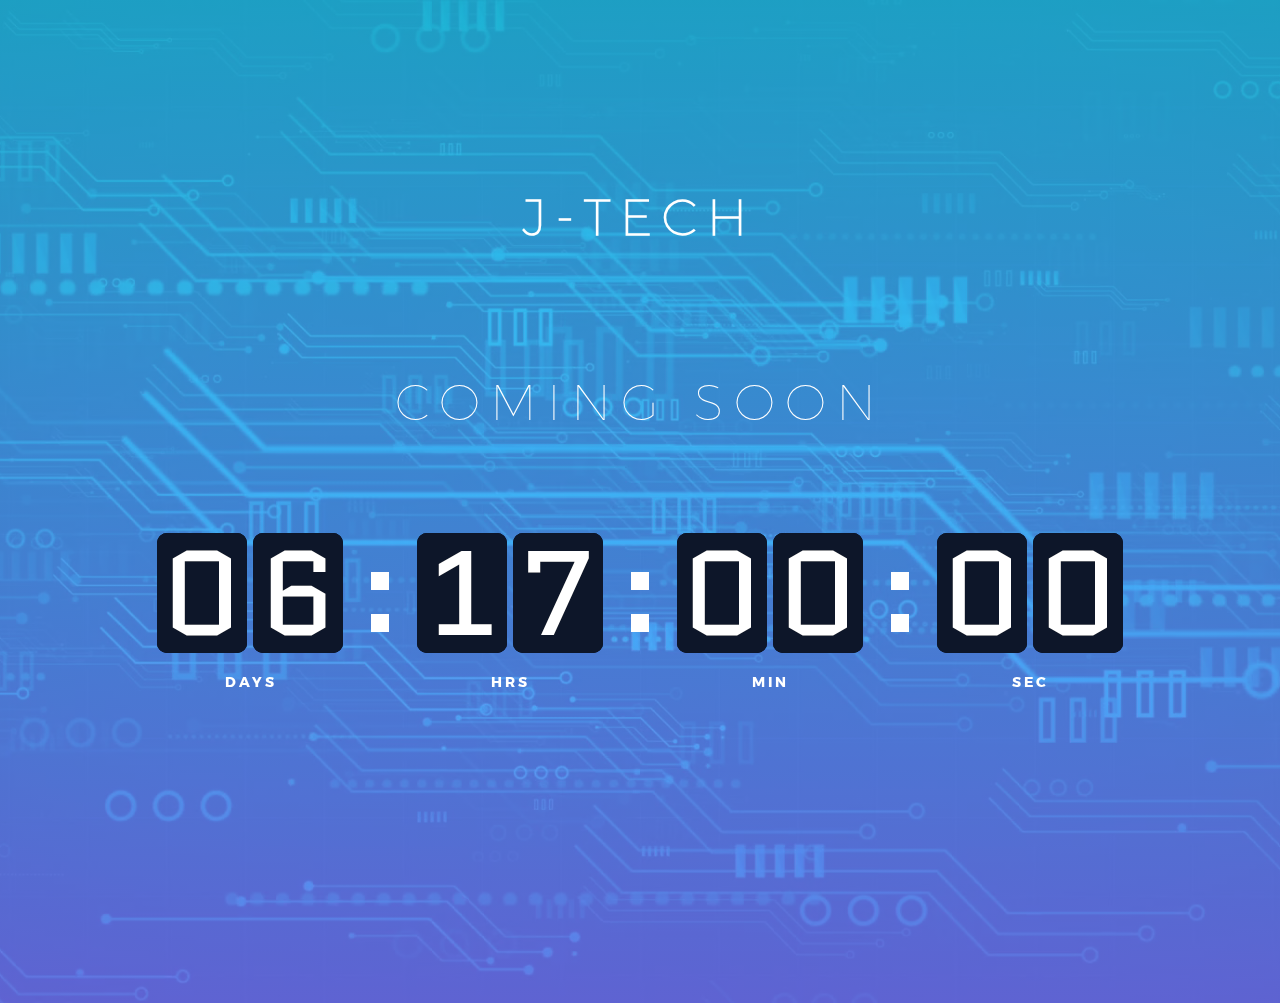
==== index.html @ 8c676081 "Update index.html" ====
<!DOCTYPE html>
<html lang="en">
<head>
	<title>J-Tech</title>
	<meta charset="UTF-8">
	<meta name="viewport" content="width=device-width, initial-scale=1">
<!--===============================================================================================-->
	<link rel="icon" type="image/png" href="images/icons/favicon2.ico"/>
<!--===============================================================================================-->
	<link rel="stylesheet" type="text/css" href="vendor/bootstrap/css/bootstrap.min.css">
<!--===============================================================================================-->
	<link rel="stylesheet" type="text/css" href="fonts/font-awesome-4.7.0/css/font-awesome.min.css">
<!--===============================================================================================-->
	<link rel="stylesheet" type="text/css" href="vendor/animate/animate.css">
<!--===============================================================================================-->
	<link rel="stylesheet" type="text/css" href="vendor/select2/select2.min.css">
<!--===============================================================================================-->
	<link rel="stylesheet" type="text/css" href="vendor/countdowntime/flipclock.css">
<!--===============================================================================================-->
	<link rel="stylesheet" type="text/css" href="css/util.css">
	<link rel="stylesheet" type="text/css" href="css/main.css">
<!--===============================================================================================-->
</head>
<body>


	<div class="bg-img1 size1 overlay1 p-b-35 p-l-15 p-r-15" style="background-image: url('images/bg01.png');">
		<div class="flex-col-c p-t-160 p-b-215 respon1">
			<div class="wrappic1">
					<h3 class="l1-txt1 txt-center p-t-30 p-b-100">
						<b>J-Tech</b>
					</h3>
			</div>

			<h3 class="l1-txt1 txt-center p-t-30 p-b-100">
				Coming Soon
			</h3>

			<div class="cd100"></div>

		</div>

		<!--  -->

	</div>




<!--===============================================================================================-->
	<script src="vendor/jquery/jquery-3.2.1.min.js"></script>
<!--===============================================================================================-->
	<script src="vendor/bootstrap/js/popper.js"></script>
	<script src="vendor/bootstrap/js/bootstrap.min.js"></script>
<!--===============================================================================================-->
	<script src="vendor/select2/select2.min.js"></script>
<!--===============================================================================================-->
	<script src="vendor/countdowntime/flipclock.min.js"></script>
	<script src="vendor/countdowntime/moment.min.js"></script>
	<script src="vendor/countdowntime/moment-timezone.min.js"></script>
	<script src="vendor/countdowntime/moment-timezone-with-data.min.js"></script>
	<script src="vendor/countdowntime/countdowntime.js"></script>
	<script>
		$('.cd100').countdown100({
			/*Set Endtime here*/
			/*Endtime must be > current time*/
			endtimeYear: 2020,
			endtimeMonth: 04,
			endtimeDate: 06,
			endtimeHours: 17,
			endtimeMinutes: 0,
			endtimeSeconds: 0,
			timeZone: ""
			// ex:  timeZone: "America/New_York"
			//go to " http://momentjs.com/timezone/ " to get timezone
		});


	</script>
<!--===============================================================================================-->
	<script src="vendor/tilt/tilt.jquery.min.js"></script>
	<script >
		$('.js-tilt').tilt({
			scale: 1.1
		})
	</script>
<!--===============================================================================================-->
	<script src="js/main.js"></script>

</body>
</html>
---- vendor/countdowntime/flipclock.css ----
/* Get the bourbon mixin from http://bourbon.io */
/* Reset */
.flip-clock-wrapper * {
    -webkit-box-sizing: border-box;
    -moz-box-sizing: border-box;
    -ms-box-sizing: border-box;
    -o-box-sizing: border-box;
    box-sizing: border-box;
    -webkit-backface-visibility: hidden;
    -moz-backface-visibility: hidden;
    -ms-backface-visibility: hidden;
    -o-backface-visibility: hidden;
    backface-visibility: hidden;
}

.flip-clock-wrapper a {
  cursor: pointer;
  text-decoration: none;
  color: #ccc; }

.flip-clock-wrapper a:hover {
  color: #fff; }

.flip-clock-wrapper ul {
  list-style: none; }

.flip-clock-wrapper.clearfix:before,
.flip-clock-wrapper.clearfix:after {
  content: " ";
  display: table; }

.flip-clock-wrapper.clearfix:after {
  clear: both; }

.flip-clock-wrapper.clearfix {
  *zoom: 1; }

/* Main */
.flip-clock-wrapper {
  font: normal 11px "Helvetica Neue", Helvetica, sans-serif;
  -webkit-user-select: none; }

.flip-clock-meridium {
  background: none !important;
  box-shadow: 0 0 0 !important;
  font-size: 36px !important; }

.flip-clock-meridium a { color: #313333; }

.flip-clock-wrapper {
  text-align: center;
  position: relative;
  width: 100%;
  margin: 1em;
}

.flip-clock-wrapper:before,
.flip-clock-wrapper:after {
    content: " "; /* 1 */
    display: table; /* 2 */
}
.flip-clock-wrapper:after {
    clear: both;
}

/* Skeleton */
.flip-clock-wrapper ul {
  position: relative;
  float: left;
  margin: 5px;
  width: 60px;
  height: 90px;
  font-size: 80px;
  font-weight: bold;
  line-height: 87px;
  border-radius: 6px;
  background: #000;
}

.flip-clock-wrapper ul li {
  z-index: 1;
  position: absolute;
  left: 0;
  top: 0;
  width: 100%;
  height: 100%;
  line-height: 87px;
  text-decoration: none !important;
}

.flip-clock-wrapper ul li:first-child {
  z-index: 2; }

.flip-clock-wrapper ul li a {
  display: block;
  height: 100%;
  -webkit-perspective: 200px;
  -moz-perspective: 200px;
  perspective: 200px;
  margin: 0 !important;
  overflow: visible !important;
  cursor: default !important; }

.flip-clock-wrapper ul li a div {
  z-index: 1;
  position: absolute;
  left: 0;
  width: 100%;
  height: 50%;
  font-size: 80px;
  overflow: hidden; 
  outline: 1px solid transparent; }

.flip-clock-wrapper ul li a div .shadow {
  position: absolute;
  width: 100%;
  height: 100%;
  z-index: 2; }

.flip-clock-wrapper ul li a div.up {
  -webkit-transform-origin: 50% 100%;
  -moz-transform-origin: 50% 100%;
  -ms-transform-origin: 50% 100%;
  -o-transform-origin: 50% 100%;
  transform-origin: 50% 100%;
  top: 0; }

.flip-clock-wrapper ul li a div.up:after {
  content: "";
  position: absolute;
  top: 44px;
  left: 0;
  z-index: 5;
  width: 100%;
  height: 3px;
  background-color: #000;
  background-color: rgba(0, 0, 0, 0.4); }

.flip-clock-wrapper ul li a div.down {
  -webkit-transform-origin: 50% 0;
  -moz-transform-origin: 50% 0;
  -ms-transform-origin: 50% 0;
  -o-transform-origin: 50% 0;
  transform-origin: 50% 0;
  bottom: 0;
  border-bottom-left-radius: 6px;
  border-bottom-right-radius: 6px;
}

.flip-clock-wrapper ul li a div div.inn {
  position: absolute;
  left: 0;
  z-index: 1;
  width: 100%;
  height: 200%;
  color: #ccc;
  text-shadow: 0 1px 2px #000;
  text-align: center;
  background-color: #333;
  border-radius: 6px;
  font-size: 70px; }

.flip-clock-wrapper ul li a div.up div.inn {
  top: 0; }

.flip-clock-wrapper ul li a div.down div.inn {
  bottom: 0; }

/* PLAY */
.flip-clock-wrapper ul.play li.flip-clock-before {
  z-index: 3; }

.flip-clock-wrapper .flip {   box-shadow: 0 2px 5px rgba(0, 0, 0, 0.7); }

.flip-clock-wrapper ul.play li.flip-clock-active {
  -webkit-animation: asd 0.5s 0.5s linear both;
  -moz-animation: asd 0.5s 0.5s linear both;
  animation: asd 0.5s 0.5s linear both;
  z-index: 5; }

.flip-clock-divider {
  float: left;
  display: inline-block;
  position: relative;
  width: 20px;
  height: 100px; }

.flip-clock-divider:first-child {
  width: 0; }

.flip-clock-dot {
  display: block;
  background: #323434;
  width: 10px;
  height: 10px;
  position: absolute;
  border-radius: 50%;
  box-shadow: 0 0 5px rgba(0, 0, 0, 0.5);
  left: 5px; }

.flip-clock-divider .flip-clock-label {
  position: absolute;
  top: -1.5em;
  right: -86px;
  color: black;
  text-shadow: none; }

.flip-clock-divider.minutes .flip-clock-label {
  right: -88px; }

.flip-clock-divider.seconds .flip-clock-label {
  right: -91px; }

.flip-clock-dot.top {
  top: 30px; }

.flip-clock-dot.bottom {
  bottom: 30px; }

@-webkit-keyframes asd {
  0% {
    z-index: 2; }

  20% {
    z-index: 4; }

  100% {
    z-index: 4; } }

@-moz-keyframes asd {
  0% {
    z-index: 2; }

  20% {
    z-index: 4; }

  100% {
    z-index: 4; } }

@-o-keyframes asd {
  0% {
    z-index: 2; }

  20% {
    z-index: 4; }

  100% {
    z-index: 4; } }

@keyframes asd {
  0% {
    z-index: 2; }

  20% {
    z-index: 4; }

  100% {
    z-index: 4; } }

.flip-clock-wrapper ul.play li.flip-clock-active .down {
  z-index: 2;
  -webkit-animation: turn 0.5s 0.5s linear both;
  -moz-animation: turn 0.5s 0.5s linear both;
  animation: turn 0.5s 0.5s linear both; }

@-webkit-keyframes turn {
  0% {
    -webkit-transform: rotateX(90deg); }

  100% {
    -webkit-transform: rotateX(0deg); } }

@-moz-keyframes turn {
  0% {
    -moz-transform: rotateX(90deg); }

  100% {
    -moz-transform: rotateX(0deg); } }

@-o-keyframes turn {
  0% {
    -o-transform: rotateX(90deg); }

  100% {
    -o-transform: rotateX(0deg); } }

@keyframes turn {
  0% {
    transform: rotateX(90deg); }

  100% {
    transform: rotateX(0deg); } }

.flip-clock-wrapper ul.play li.flip-clock-before .up {
  z-index: 2;
  -webkit-animation: turn2 0.5s linear both;
  -moz-animation: turn2 0.5s linear both;
  animation: turn2 0.5s linear both; }

@-webkit-keyframes turn2 {
  0% {
    -webkit-transform: rotateX(0deg); }

  100% {
    -webkit-transform: rotateX(-90deg); } }

@-moz-keyframes turn2 {
  0% {
    -moz-transform: rotateX(0deg); }

  100% {
    -moz-transform: rotateX(-90deg); } }

@-o-keyframes turn2 {
  0% {
    -o-transform: rotateX(0deg); }

  100% {
    -o-transform: rotateX(-90deg); } }

@keyframes turn2 {
  0% {
    transform: rotateX(0deg); }

  100% {
    transform: rotateX(-90deg); } }

.flip-clock-wrapper ul li.flip-clock-active {
  z-index: 3; }

/* SHADOW */
.flip-clock-wrapper ul.play li.flip-clock-before .up .shadow {
  background: -moz-linear-gradient(top, rgba(0, 0, 0, 0.1) 0%, black 100%);
  background: -webkit-gradient(linear, left top, left bottom, color-stop(0%, rgba(0, 0, 0, 0.1)), color-stop(100%, black));
  background: linear, top, rgba(0, 0, 0, 0.1) 0%, black 100%;
  background: -o-linear-gradient(top, rgba(0, 0, 0, 0.1) 0%, black 100%);
  background: -ms-linear-gradient(top, rgba(0, 0, 0, 0.1) 0%, black 100%);
  background: linear, to bottom, rgba(0, 0, 0, 0.1) 0%, black 100%;
  -webkit-animation: show 0.5s linear both;
  -moz-animation: show 0.5s linear both;
  animation: show 0.5s linear both; }

.flip-clock-wrapper ul.play li.flip-clock-active .up .shadow {
  background: -moz-linear-gradient(top, rgba(0, 0, 0, 0.1) 0%, black 100%);
  background: -webkit-gradient(linear, left top, left bottom, color-stop(0%, rgba(0, 0, 0, 0.1)), color-stop(100%, black));
  background: linear, top, rgba(0, 0, 0, 0.1) 0%, black 100%;
  background: -o-linear-gradient(top, rgba(0, 0, 0, 0.1) 0%, black 100%);
  background: -ms-linear-gradient(top, rgba(0, 0, 0, 0.1) 0%, black 100%);
  background: linear, to bottom, rgba(0, 0, 0, 0.1) 0%, black 100%;
  -webkit-animation: hide 0.5s 0.3s linear both;
  -moz-animation: hide 0.5s 0.3s linear both;
  animation: hide 0.5s 0.3s linear both; }

/*DOWN*/
.flip-clock-wrapper ul.play li.flip-clock-before .down .shadow {
  background: -moz-linear-gradient(top, black 0%, rgba(0, 0, 0, 0.1) 100%);
  background: -webkit-gradient(linear, left top, left bottom, color-stop(0%, black), color-stop(100%, rgba(0, 0, 0, 0.1)));
  background: linear, top, black 0%, rgba(0, 0, 0, 0.1) 100%;
  background: -o-linear-gradient(top, black 0%, rgba(0, 0, 0, 0.1) 100%);
  background: -ms-linear-gradient(top, black 0%, rgba(0, 0, 0, 0.1) 100%);
  background: linear, to bottom, black 0%, rgba(0, 0, 0, 0.1) 100%;
  -webkit-animation: show 0.5s linear both;
  -moz-animation: show 0.5s linear both;
  animation: show 0.5s linear both; }

.flip-clock-wrapper ul.play li.flip-clock-active .down .shadow {
  background: -moz-linear-gradient(top, black 0%, rgba(0, 0, 0, 0.1) 100%);
  background: -webkit-gradient(linear, left top, left bottom, color-stop(0%, black), color-stop(100%, rgba(0, 0, 0, 0.1)));
  background: linear, top, black 0%, rgba(0, 0, 0, 0.1) 100%;
  background: -o-linear-gradient(top, black 0%, rgba(0, 0, 0, 0.1) 100%);
  background: -ms-linear-gradient(top, black 0%, rgba(0, 0, 0, 0.1) 100%);
  background: linear, to bottom, black 0%, rgba(0, 0, 0, 0.1) 100%;
  -webkit-animation: hide 0.5s 0.3s linear both;
  -moz-animation: hide 0.5s 0.3s linear both;
  animation: hide 0.5s 0.2s linear both; }

@-webkit-keyframes show {
  0% {
    opacity: 0; }

  100% {
    opacity: 1; } }

@-moz-keyframes show {
  0% {
    opacity: 0; }

  100% {
    opacity: 1; } }

@-o-keyframes show {
  0% {
    opacity: 0; }

  100% {
    opacity: 1; } }

@keyframes show {
  0% {
    opacity: 0; }

  100% {
    opacity: 1; } }

@-webkit-keyframes hide {
  0% {
    opacity: 1; }

  100% {
    opacity: 0; } }

@-moz-keyframes hide {
  0% {
    opacity: 1; }

  100% {
    opacity: 0; } }

@-o-keyframes hide {
  0% {
    opacity: 1; }

  100% {
    opacity: 0; } }

@keyframes hide {
  0% {
    opacity: 1; }

  100% {
    opacity: 0; } }
---- css/util.css ----
/*//////////////////////////////////////////////////////////////////
[ REBOOT ]*/
*, *:before, *:after {
	margin: 0px; 
	padding: 0px; 
	-webkit-box-sizing: border-box;
	-moz-box-sizing: border-box;
	box-sizing: border-box;
}

body, html {
	font-family: Arial, sans-serif;
	font-size: 15px;
	color: #666666;

	height: 100%;
	background-color: #fff;
	-webkit-box-sizing: border-box;
	-moz-box-sizing: border-box;
	box-sizing: border-box;
}

/*---------------------------------------------*/
a:focus {outline: none;}
a:hover {text-decoration: none;}

/* ------------------------------------ */
h1,h2,h3,h4,h5,h6,p {margin: 0px;}

ul, li {
	margin: 0px;
	list-style-type: none;
}


/* ------------------------------------ */
input, textarea, label {
	display: block;
	outline: none;
	border: none;
}

/* ------------------------------------ */
button {
	outline: none;
	border: none;
	background: transparent;
	cursor: pointer;
}
button:focus {outline: none;}

iframe {border: none;}


/*//////////////////////////////////////////////////////////////////
[ FONT SIZE ]*/
.fs-1 {font-size: 1px;}
.fs-2 {font-size: 2px;}
.fs-3 {font-size: 3px;}
.fs-4 {font-size: 4px;}
.fs-5 {font-size: 5px;}
.fs-6 {font-size: 6px;}
.fs-7 {font-size: 7px;}
.fs-8 {font-size: 8px;}
.fs-9 {font-size: 9px;}
.fs-10 {font-size: 10px;}
.fs-11 {font-size: 11px;}
.fs-12 {font-size: 12px;}
.fs-13 {font-size: 13px;}
.fs-14 {font-size: 14px;}
.fs-15 {font-size: 15px;}
.fs-16 {font-size: 16px;}
.fs-17 {font-size: 17px;}
.fs-18 {font-size: 18px;}
.fs-19 {font-size: 19px;}
.fs-20 {font-size: 20px;}
.fs-21 {font-size: 21px;}
.fs-22 {font-size: 22px;}
.fs-23 {font-size: 23px;}
.fs-24 {font-size: 24px;}
.fs-25 {font-size: 25px;}
.fs-26 {font-size: 26px;}
.fs-27 {font-size: 27px;}
.fs-28 {font-size: 28px;}
.fs-29 {font-size: 29px;}
.fs-30 {font-size: 30px;}
.fs-31 {font-size: 31px;}
.fs-32 {font-size: 32px;}
.fs-33 {font-size: 33px;}
.fs-34 {font-size: 34px;}
.fs-35 {font-size: 35px;}
.fs-36 {font-size: 36px;}
.fs-37 {font-size: 37px;}
.fs-38 {font-size: 38px;}
.fs-39 {font-size: 39px;}
.fs-40 {font-size: 40px;}
.fs-41 {font-size: 41px;}
.fs-42 {font-size: 42px;}
.fs-43 {font-size: 43px;}
.fs-44 {font-size: 44px;}
.fs-45 {font-size: 45px;}
.fs-46 {font-size: 46px;}
.fs-47 {font-size: 47px;}
.fs-48 {font-size: 48px;}
.fs-49 {font-size: 49px;}
.fs-50 {font-size: 50px;}
.fs-51 {font-size: 51px;}
.fs-52 {font-size: 52px;}
.fs-53 {font-size: 53px;}
.fs-54 {font-size: 54px;}
.fs-55 {font-size: 55px;}
.fs-56 {font-size: 56px;}
.fs-57 {font-size: 57px;}
.fs-58 {font-size: 58px;}
.fs-59 {font-size: 59px;}
.fs-60 {font-size: 60px;}
.fs-61 {font-size: 61px;}
.fs-62 {font-size: 62px;}
.fs-63 {font-size: 63px;}
.fs-64 {font-size: 64px;}
.fs-65 {font-size: 65px;}
.fs-66 {font-size: 66px;}
.fs-67 {font-size: 67px;}
.fs-68 {font-size: 68px;}
.fs-69 {font-size: 69px;}
.fs-70 {font-size: 70px;}
.fs-71 {font-size: 71px;}
.fs-72 {font-size: 72px;}
.fs-73 {font-size: 73px;}
.fs-74 {font-size: 74px;}
.fs-75 {font-size: 75px;}
.fs-76 {font-size: 76px;}
.fs-77 {font-size: 77px;}
.fs-78 {font-size: 78px;}
.fs-79 {font-size: 79px;}
.fs-80 {font-size: 80px;}
.fs-81 {font-size: 81px;}
.fs-82 {font-size: 82px;}
.fs-83 {font-size: 83px;}
.fs-84 {font-size: 84px;}
.fs-85 {font-size: 85px;}
.fs-86 {font-size: 86px;}
.fs-87 {font-size: 87px;}
.fs-88 {font-size: 88px;}
.fs-89 {font-size: 89px;}
.fs-90 {font-size: 90px;}
.fs-91 {font-size: 91px;}
.fs-92 {font-size: 92px;}
.fs-93 {font-size: 93px;}
.fs-94 {font-size: 94px;}
.fs-95 {font-size: 95px;}
.fs-96 {font-size: 96px;}
.fs-97 {font-size: 97px;}
.fs-98 {font-size: 98px;}
.fs-99 {font-size: 99px;}
.fs-100 {font-size: 100px;}
.fs-101 {font-size: 101px;}
.fs-102 {font-size: 102px;}
.fs-103 {font-size: 103px;}
.fs-104 {font-size: 104px;}
.fs-105 {font-size: 105px;}
.fs-106 {font-size: 106px;}
.fs-107 {font-size: 107px;}
.fs-108 {font-size: 108px;}
.fs-109 {font-size: 109px;}
.fs-110 {font-size: 110px;}
.fs-111 {font-size: 111px;}
.fs-112 {font-size: 112px;}
.fs-113 {font-size: 113px;}
.fs-114 {font-size: 114px;}
.fs-115 {font-size: 115px;}
.fs-116 {font-size: 116px;}
.fs-117 {font-size: 117px;}
.fs-118 {font-size: 118px;}
.fs-119 {font-size: 119px;}
.fs-120 {font-size: 120px;}
.fs-121 {font-size: 121px;}
.fs-122 {font-size: 122px;}
.fs-123 {font-size: 123px;}
.fs-124 {font-size: 124px;}
.fs-125 {font-size: 125px;}
.fs-126 {font-size: 126px;}
.fs-127 {font-size: 127px;}
.fs-128 {font-size: 128px;}
.fs-129 {font-size: 129px;}
.fs-130 {font-size: 130px;}
.fs-131 {font-size: 131px;}
.fs-132 {font-size: 132px;}
.fs-133 {font-size: 133px;}
.fs-134 {font-size: 134px;}
.fs-135 {font-size: 135px;}
.fs-136 {font-size: 136px;}
.fs-137 {font-size: 137px;}
.fs-138 {font-size: 138px;}
.fs-139 {font-size: 139px;}
.fs-140 {font-size: 140px;}
.fs-141 {font-size: 141px;}
.fs-142 {font-size: 142px;}
.fs-143 {font-size: 143px;}
.fs-144 {font-size: 144px;}
.fs-145 {font-size: 145px;}
.fs-146 {font-size: 146px;}
.fs-147 {font-size: 147px;}
.fs-148 {font-size: 148px;}
.fs-149 {font-size: 149px;}
.fs-150 {font-size: 150px;}
.fs-151 {font-size: 151px;}
.fs-152 {font-size: 152px;}
.fs-153 {font-size: 153px;}
.fs-154 {font-size: 154px;}
.fs-155 {font-size: 155px;}
.fs-156 {font-size: 156px;}
.fs-157 {font-size: 157px;}
.fs-158 {font-size: 158px;}
.fs-159 {font-size: 159px;}
.fs-160 {font-size: 160px;}
.fs-161 {font-size: 161px;}
.fs-162 {font-size: 162px;}
.fs-163 {font-size: 163px;}
.fs-164 {font-size: 164px;}
.fs-165 {font-size: 165px;}
.fs-166 {font-size: 166px;}
.fs-167 {font-size: 167px;}
.fs-168 {font-size: 168px;}
.fs-169 {font-size: 169px;}
.fs-170 {font-size: 170px;}
.fs-171 {font-size: 171px;}
.fs-172 {font-size: 172px;}
.fs-173 {font-size: 173px;}
.fs-174 {font-size: 174px;}
.fs-175 {font-size: 175px;}
.fs-176 {font-size: 176px;}
.fs-177 {font-size: 177px;}
.fs-178 {font-size: 178px;}
.fs-179 {font-size: 179px;}
.fs-180 {font-size: 180px;}
.fs-181 {font-size: 181px;}
.fs-182 {font-size: 182px;}
.fs-183 {font-size: 183px;}
.fs-184 {font-size: 184px;}
.fs-185 {font-size: 185px;}
.fs-186 {font-size: 186px;}
.fs-187 {font-size: 187px;}
.fs-188 {font-size: 188px;}
.fs-189 {font-size: 189px;}
.fs-190 {font-size: 190px;}
.fs-191 {font-size: 191px;}
.fs-192 {font-size: 192px;}
.fs-193 {font-size: 193px;}
.fs-194 {font-size: 194px;}
.fs-195 {font-size: 195px;}
.fs-196 {font-size: 196px;}
.fs-197 {font-size: 197px;}
.fs-198 {font-size: 198px;}
.fs-199 {font-size: 199px;}
.fs-200 {font-size: 200px;}

/*//////////////////////////////////////////////////////////////////
[ PADDING ]*/
.p-t-0 {padding-top: 0px;}
.p-t-1 {padding-top: 1px;}
.p-t-2 {padding-top: 2px;}
.p-t-3 {padding-top: 3px;}
.p-t-4 {padding-top: 4px;}
.p-t-5 {padding-top: 5px;}
.p-t-6 {padding-top: 6px;}
.p-t-7 {padding-top: 7px;}
.p-t-8 {padding-top: 8px;}
.p-t-9 {padding-top: 9px;}
.p-t-10 {padding-top: 10px;}
.p-t-11 {padding-top: 11px;}
.p-t-12 {padding-top: 12px;}
.p-t-13 {padding-top: 13px;}
.p-t-14 {padding-top: 14px;}
.p-t-15 {padding-top: 15px;}
.p-t-16 {padding-top: 16px;}
.p-t-17 {padding-top: 17px;}
.p-t-18 {padding-top: 18px;}
.p-t-19 {padding-top: 19px;}
.p-t-20 {padding-top: 20px;}
.p-t-21 {padding-top: 21px;}
.p-t-22 {padding-top: 22px;}
.p-t-23 {padding-top: 23px;}
.p-t-24 {padding-top: 24px;}
.p-t-25 {padding-top: 25px;}
.p-t-26 {padding-top: 26px;}
.p-t-27 {padding-top: 27px;}
.p-t-28 {padding-top: 28px;}
.p-t-29 {padding-top: 29px;}
.p-t-30 {padding-top: 30px;}
.p-t-31 {padding-top: 31px;}
.p-t-32 {padding-top: 32px;}
.p-t-33 {padding-top: 33px;}
.p-t-34 {padding-top: 34px;}
.p-t-35 {padding-top: 35px;}
.p-t-36 {padding-top: 36px;}
.p-t-37 {padding-top: 37px;}
.p-t-38 {padding-top: 38px;}
.p-t-39 {padding-top: 39px;}
.p-t-40 {padding-top: 40px;}
.p-t-41 {padding-top: 41px;}
.p-t-42 {padding-top: 42px;}
.p-t-43 {padding-top: 43px;}
.p-t-44 {padding-top: 44px;}
.p-t-45 {padding-top: 45px;}
.p-t-46 {padding-top: 46px;}
.p-t-47 {padding-top: 47px;}
.p-t-48 {padding-top: 48px;}
.p-t-49 {padding-top: 49px;}
.p-t-50 {padding-top: 50px;}
.p-t-51 {padding-top: 51px;}
.p-t-52 {padding-top: 52px;}
.p-t-53 {padding-top: 53px;}
.p-t-54 {padding-top: 54px;}
.p-t-55 {padding-top: 55px;}
.p-t-56 {padding-top: 56px;}
.p-t-57 {padding-top: 57px;}
.p-t-58 {padding-top: 58px;}
.p-t-59 {padding-top: 59px;}
.p-t-60 {padding-top: 60px;}
.p-t-61 {padding-top: 61px;}
.p-t-62 {padding-top: 62px;}
.p-t-63 {padding-top: 63px;}
.p-t-64 {padding-top: 64px;}
.p-t-65 {padding-top: 65px;}
.p-t-66 {padding-top: 66px;}
.p-t-67 {padding-top: 67px;}
.p-t-68 {padding-top: 68px;}
.p-t-69 {padding-top: 69px;}
.p-t-70 {padding-top: 70px;}
.p-t-71 {padding-top: 71px;}
.p-t-72 {padding-top: 72px;}
.p-t-73 {padding-top: 73px;}
.p-t-74 {padding-top: 74px;}
.p-t-75 {padding-top: 75px;}
.p-t-76 {padding-top: 76px;}
.p-t-77 {padding-top: 77px;}
.p-t-78 {padding-top: 78px;}
.p-t-79 {padding-top: 79px;}
.p-t-80 {padding-top: 80px;}
.p-t-81 {padding-top: 81px;}
.p-t-82 {padding-top: 82px;}
.p-t-83 {padding-top: 83px;}
.p-t-84 {padding-top: 84px;}
.p-t-85 {padding-top: 85px;}
.p-t-86 {padding-top: 86px;}
.p-t-87 {padding-top: 87px;}
.p-t-88 {padding-top: 88px;}
.p-t-89 {padding-top: 89px;}
.p-t-90 {padding-top: 90px;}
.p-t-91 {padding-top: 91px;}
.p-t-92 {padding-top: 92px;}
.p-t-93 {padding-top: 93px;}
.p-t-94 {padding-top: 94px;}
.p-t-95 {padding-top: 95px;}
.p-t-96 {padding-top: 96px;}
.p-t-97 {padding-top: 97px;}
.p-t-98 {padding-top: 98px;}
.p-t-99 {padding-top: 99px;}
.p-t-100 {padding-top: 100px;}
.p-t-101 {padding-top: 101px;}
.p-t-102 {padding-top: 102px;}
.p-t-103 {padding-top: 103px;}
.p-t-104 {padding-top: 104px;}
.p-t-105 {padding-top: 105px;}
.p-t-106 {padding-top: 106px;}
.p-t-107 {padding-top: 107px;}
.p-t-108 {padding-top: 108px;}
.p-t-109 {padding-top: 109px;}
.p-t-110 {padding-top: 110px;}
.p-t-111 {padding-top: 111px;}
.p-t-112 {padding-top: 112px;}
.p-t-113 {padding-top: 113px;}
.p-t-114 {padding-top: 114px;}
.p-t-115 {padding-top: 115px;}
.p-t-116 {padding-top: 116px;}
.p-t-117 {padding-top: 117px;}
.p-t-118 {padding-top: 118px;}
.p-t-119 {padding-top: 119px;}
.p-t-120 {padding-top: 120px;}
.p-t-121 {padding-top: 121px;}
.p-t-122 {padding-top: 122px;}
.p-t-123 {padding-top: 123px;}
.p-t-124 {padding-top: 124px;}
.p-t-125 {padding-top: 125px;}
.p-t-126 {padding-top: 126px;}
.p-t-127 {padding-top: 127px;}
.p-t-128 {padding-top: 128px;}
.p-t-129 {padding-top: 129px;}
.p-t-130 {padding-top: 130px;}
.p-t-131 {padding-top: 131px;}
.p-t-132 {padding-top: 132px;}
.p-t-133 {padding-top: 133px;}
.p-t-134 {padding-top: 134px;}
.p-t-135 {padding-top: 135px;}
.p-t-136 {padding-top: 136px;}
.p-t-137 {padding-top: 137px;}
.p-t-138 {padding-top: 138px;}
.p-t-139 {padding-top: 139px;}
.p-t-140 {padding-top: 140px;}
.p-t-141 {padding-top: 141px;}
.p-t-142 {padding-top: 142px;}
.p-t-143 {padding-top: 143px;}
.p-t-144 {padding-top: 144px;}
.p-t-145 {padding-top: 145px;}
.p-t-146 {padding-top: 146px;}
.p-t-147 {padding-top: 147px;}
.p-t-148 {padding-top: 148px;}
.p-t-149 {padding-top: 149px;}
.p-t-150 {padding-top: 150px;}
.p-t-151 {padding-top: 151px;}
.p-t-152 {padding-top: 152px;}
.p-t-153 {padding-top: 153px;}
.p-t-154 {padding-top: 154px;}
.p-t-155 {padding-top: 155px;}
.p-t-156 {padding-top: 156px;}
.p-t-157 {padding-top: 157px;}
.p-t-158 {padding-top: 158px;}
.p-t-159 {padding-top: 159px;}
.p-t-160 {padding-top: 160px;}
.p-t-161 {padding-top: 161px;}
.p-t-162 {padding-top: 162px;}
.p-t-163 {padding-top: 163px;}
.p-t-164 {padding-top: 164px;}
.p-t-165 {padding-top: 165px;}
.p-t-166 {padding-top: 166px;}
.p-t-167 {padding-top: 167px;}
.p-t-168 {padding-top: 168px;}
.p-t-169 {padding-top: 169px;}
.p-t-170 {padding-top: 170px;}
.p-t-171 {padding-top: 171px;}
.p-t-172 {padding-top: 172px;}
.p-t-173 {padding-top: 173px;}
.p-t-174 {padding-top: 174px;}
.p-t-175 {padding-top: 175px;}
.p-t-176 {padding-top: 176px;}
.p-t-177 {padding-top: 177px;}
.p-t-178 {padding-top: 178px;}
.p-t-179 {padding-top: 179px;}
.p-t-180 {padding-top: 180px;}
.p-t-181 {padding-top: 181px;}
.p-t-182 {padding-top: 182px;}
.p-t-183 {padding-top: 183px;}
.p-t-184 {padding-top: 184px;}
.p-t-185 {padding-top: 185px;}
.p-t-186 {padding-top: 186px;}
.p-t-187 {padding-top: 187px;}
.p-t-188 {padding-top: 188px;}
.p-t-189 {padding-top: 189px;}
.p-t-190 {padding-top: 190px;}
.p-t-191 {padding-top: 191px;}
.p-t-192 {padding-top: 192px;}
.p-t-193 {padding-top: 193px;}
.p-t-194 {padding-top: 194px;}
.p-t-195 {padding-top: 195px;}
.p-t-196 {padding-top: 196px;}
.p-t-197 {padding-top: 197px;}
.p-t-198 {padding-top: 198px;}
.p-t-199 {padding-top: 199px;}
.p-t-200 {padding-top: 200px;}
.p-t-201 {padding-top: 201px;}
.p-t-202 {padding-top: 202px;}
.p-t-203 {padding-top: 203px;}
.p-t-204 {padding-top: 204px;}
.p-t-205 {padding-top: 205px;}
.p-t-206 {padding-top: 206px;}
.p-t-207 {padding-top: 207px;}
.p-t-208 {padding-top: 208px;}
.p-t-209 {padding-top: 209px;}
.p-t-210 {padding-top: 210px;}
.p-t-211 {padding-top: 211px;}
.p-t-212 {padding-top: 212px;}
.p-t-213 {padding-top: 213px;}
.p-t-214 {padding-top: 214px;}
.p-t-215 {padding-top: 215px;}
.p-t-216 {padding-top: 216px;}
.p-t-217 {padding-top: 217px;}
.p-t-218 {padding-top: 218px;}
.p-t-219 {padding-top: 219px;}
.p-t-220 {padding-top: 220px;}
.p-t-221 {padding-top: 221px;}
.p-t-222 {padding-top: 222px;}
.p-t-223 {padding-top: 223px;}
.p-t-224 {padding-top: 224px;}
.p-t-225 {padding-top: 225px;}
.p-t-226 {padding-top: 226px;}
.p-t-227 {padding-top: 227px;}
.p-t-228 {padding-top: 228px;}
.p-t-229 {padding-top: 229px;}
.p-t-230 {padding-top: 230px;}
.p-t-231 {padding-top: 231px;}
.p-t-232 {padding-top: 232px;}
.p-t-233 {padding-top: 233px;}
.p-t-234 {padding-top: 234px;}
.p-t-235 {padding-top: 235px;}
.p-t-236 {padding-top: 236px;}
.p-t-237 {padding-top: 237px;}
.p-t-238 {padding-top: 238px;}
.p-t-239 {padding-top: 239px;}
.p-t-240 {padding-top: 240px;}
.p-t-241 {padding-top: 241px;}
.p-t-242 {padding-top: 242px;}
.p-t-243 {padding-top: 243px;}
.p-t-244 {padding-top: 244px;}
.p-t-245 {padding-top: 245px;}
.p-t-246 {padding-top: 246px;}
.p-t-247 {padding-top: 247px;}
.p-t-248 {padding-top: 248px;}
.p-t-249 {padding-top: 249px;}
.p-t-250 {padding-top: 250px;}
.p-b-0 {padding-bottom: 0px;}
.p-b-1 {padding-bottom: 1px;}
.p-b-2 {padding-bottom: 2px;}
.p-b-3 {padding-bottom: 3px;}
.p-b-4 {padding-bottom: 4px;}
.p-b-5 {padding-bottom: 5px;}
.p-b-6 {padding-bottom: 6px;}
.p-b-7 {padding-bottom: 7px;}
.p-b-8 {padding-bottom: 8px;}
.p-b-9 {padding-bottom: 9px;}
.p-b-10 {padding-bottom: 10px;}
.p-b-11 {padding-bottom: 11px;}
.p-b-12 {padding-bottom: 12px;}
.p-b-13 {padding-bottom: 13px;}
.p-b-14 {padding-bottom: 14px;}
.p-b-15 {padding-bottom: 15px;}
.p-b-16 {padding-bottom: 16px;}
.p-b-17 {padding-bottom: 17px;}
.p-b-18 {padding-bottom: 18px;}
.p-b-19 {padding-bottom: 19px;}
.p-b-20 {padding-bottom: 20px;}
.p-b-21 {padding-bottom: 21px;}
.p-b-22 {padding-bottom: 22px;}
.p-b-23 {padding-bottom: 23px;}
.p-b-24 {padding-bottom: 24px;}
.p-b-25 {padding-bottom: 25px;}
.p-b-26 {padding-bottom: 26px;}
.p-b-27 {padding-bottom: 27px;}
.p-b-28 {padding-bottom: 28px;}
.p-b-29 {padding-bottom: 29px;}
.p-b-30 {padding-bottom: 30px;}
.p-b-31 {padding-bottom: 31px;}
.p-b-32 {padding-bottom: 32px;}
.p-b-33 {padding-bottom: 33px;}
.p-b-34 {padding-bottom: 34px;}
.p-b-35 {padding-bottom: 35px;}
.p-b-36 {padding-bottom: 36px;}
.p-b-37 {padding-bottom: 37px;}
.p-b-38 {padding-bottom: 38px;}
.p-b-39 {padding-bottom: 39px;}
.p-b-40 {padding-bottom: 40px;}
.p-b-41 {padding-bottom: 41px;}
.p-b-42 {padding-bottom: 42px;}
.p-b-43 {padding-bottom: 43px;}
.p-b-44 {padding-bottom: 44px;}
.p-b-45 {padding-bottom: 45px;}
.p-b-46 {padding-bottom: 46px;}
.p-b-47 {padding-bottom: 47px;}
.p-b-48 {padding-bottom: 48px;}
.p-b-49 {padding-bottom: 49px;}
.p-b-50 {padding-bottom: 50px;}
.p-b-51 {padding-bottom: 51px;}
.p-b-52 {padding-bottom: 52px;}
.p-b-53 {padding-bottom: 53px;}
.p-b-54 {padding-bottom: 54px;}
.p-b-55 {padding-bottom: 55px;}
.p-b-56 {padding-bottom: 56px;}
.p-b-57 {padding-bottom: 57px;}
.p-b-58 {padding-bottom: 58px;}
.p-b-59 {padding-bottom: 59px;}
.p-b-60 {padding-bottom: 60px;}
.p-b-61 {padding-bottom: 61px;}
.p-b-62 {padding-bottom: 62px;}
.p-b-63 {padding-bottom: 63px;}
.p-b-64 {padding-bottom: 64px;}
.p-b-65 {padding-bottom: 65px;}
.p-b-66 {padding-bottom: 66px;}
.p-b-67 {padding-bottom: 67px;}
.p-b-68 {padding-bottom: 68px;}
.p-b-69 {padding-bottom: 69px;}
.p-b-70 {padding-bottom: 70px;}
.p-b-71 {padding-bottom: 71px;}
.p-b-72 {padding-bottom: 72px;}
.p-b-73 {padding-bottom: 73px;}
.p-b-74 {padding-bottom: 74px;}
.p-b-75 {padding-bottom: 75px;}
.p-b-76 {padding-bottom: 76px;}
.p-b-77 {padding-bottom: 77px;}
.p-b-78 {padding-bottom: 78px;}
.p-b-79 {padding-bottom: 79px;}
.p-b-80 {padding-bottom: 80px;}
.p-b-81 {padding-bottom: 81px;}
.p-b-82 {padding-bottom: 82px;}
.p-b-83 {padding-bottom: 83px;}
.p-b-84 {padding-bottom: 84px;}
.p-b-85 {padding-bottom: 85px;}
.p-b-86 {padding-bottom: 86px;}
.p-b-87 {padding-bottom: 87px;}
.p-b-88 {padding-bottom: 88px;}
.p-b-89 {padding-bottom: 89px;}
.p-b-90 {padding-bottom: 90px;}
.p-b-91 {padding-bottom: 91px;}
.p-b-92 {padding-bottom: 92px;}
.p-b-93 {padding-bottom: 93px;}
.p-b-94 {padding-bottom: 94px;}
.p-b-95 {padding-bottom: 95px;}
.p-b-96 {padding-bottom: 96px;}
.p-b-97 {padding-bottom: 97px;}
.p-b-98 {padding-bottom: 98px;}
.p-b-99 {padding-bottom: 99px;}
.p-b-100 {padding-bottom: 100px;}
.p-b-101 {padding-bottom: 101px;}
.p-b-102 {padding-bottom: 102px;}
.p-b-103 {padding-bottom: 103px;}
.p-b-104 {padding-bottom: 104px;}
.p-b-105 {padding-bottom: 105px;}
.p-b-106 {padding-bottom: 106px;}
.p-b-107 {padding-bottom: 107px;}
.p-b-108 {padding-bottom: 108px;}
.p-b-109 {padding-bottom: 109px;}
.p-b-110 {padding-bottom: 110px;}
.p-b-111 {padding-bottom: 111px;}
.p-b-112 {padding-bottom: 112px;}
.p-b-113 {padding-bottom: 113px;}
.p-b-114 {padding-bottom: 114px;}
.p-b-115 {padding-bottom: 115px;}
.p-b-116 {padding-bottom: 116px;}
.p-b-117 {padding-bottom: 117px;}
.p-b-118 {padding-bottom: 118px;}
.p-b-119 {padding-bottom: 119px;}
.p-b-120 {padding-bottom: 120px;}
.p-b-121 {padding-bottom: 121px;}
.p-b-122 {padding-bottom: 122px;}
.p-b-123 {padding-bottom: 123px;}
.p-b-124 {padding-bottom: 124px;}
.p-b-125 {padding-bottom: 125px;}
.p-b-126 {padding-bottom: 126px;}
.p-b-127 {padding-bottom: 127px;}
.p-b-128 {padding-bottom: 128px;}
.p-b-129 {padding-bottom: 129px;}
.p-b-130 {padding-bottom: 130px;}
.p-b-131 {padding-bottom: 131px;}
.p-b-132 {padding-bottom: 132px;}
.p-b-133 {padding-bottom: 133px;}
.p-b-134 {padding-bottom: 134px;}
.p-b-135 {padding-bottom: 135px;}
.p-b-136 {padding-bottom: 136px;}
.p-b-137 {padding-bottom: 137px;}
.p-b-138 {padding-bottom: 138px;}
.p-b-139 {padding-bottom: 139px;}
.p-b-140 {padding-bottom: 140px;}
.p-b-141 {padding-bottom: 141px;}
.p-b-142 {padding-bottom: 142px;}
.p-b-143 {padding-bottom: 143px;}
.p-b-144 {padding-bottom: 144px;}
.p-b-145 {padding-bottom: 145px;}
.p-b-146 {padding-bottom: 146px;}
.p-b-147 {padding-bottom: 147px;}
.p-b-148 {padding-bottom: 148px;}
.p-b-149 {padding-bottom: 149px;}
.p-b-150 {padding-bottom: 150px;}
.p-b-151 {padding-bottom: 151px;}
.p-b-152 {padding-bottom: 152px;}
.p-b-153 {padding-bottom: 153px;}
.p-b-154 {padding-bottom: 154px;}
.p-b-155 {padding-bottom: 155px;}
.p-b-156 {padding-bottom: 156px;}
.p-b-157 {padding-bottom: 157px;}
.p-b-158 {padding-bottom: 158px;}
.p-b-159 {padding-bottom: 159px;}
.p-b-160 {padding-bottom: 160px;}
.p-b-161 {padding-bottom: 161px;}
.p-b-162 {padding-bottom: 162px;}
.p-b-163 {padding-bottom: 163px;}
.p-b-164 {padding-bottom: 164px;}
.p-b-165 {padding-bottom: 165px;}
.p-b-166 {padding-bottom: 166px;}
.p-b-167 {padding-bottom: 167px;}
.p-b-168 {padding-bottom: 168px;}
.p-b-169 {padding-bottom: 169px;}
.p-b-170 {padding-bottom: 170px;}
.p-b-171 {padding-bottom: 171px;}
.p-b-172 {padding-bottom: 172px;}
.p-b-173 {padding-bottom: 173px;}
.p-b-174 {padding-bottom: 174px;}
.p-b-175 {padding-bottom: 175px;}
.p-b-176 {padding-bottom: 176px;}
.p-b-177 {padding-bottom: 177px;}
.p-b-178 {padding-bottom: 178px;}
.p-b-179 {padding-bottom: 179px;}
.p-b-180 {padding-bottom: 180px;}
.p-b-181 {padding-bottom: 181px;}
.p-b-182 {padding-bottom: 182px;}
.p-b-183 {padding-bottom: 183px;}
.p-b-184 {padding-bottom: 184px;}
.p-b-185 {padding-bottom: 185px;}
.p-b-186 {padding-bottom: 186px;}
.p-b-187 {padding-bottom: 187px;}
.p-b-188 {padding-bottom: 188px;}
.p-b-189 {padding-bottom: 189px;}
.p-b-190 {padding-bottom: 190px;}
.p-b-191 {padding-bottom: 191px;}
.p-b-192 {padding-bottom: 192px;}
.p-b-193 {padding-bottom: 193px;}
.p-b-194 {padding-bottom: 194px;}
.p-b-195 {padding-bottom: 195px;}
.p-b-196 {padding-bottom: 196px;}
.p-b-197 {padding-bottom: 197px;}
.p-b-198 {padding-bottom: 198px;}
.p-b-199 {padding-bottom: 199px;}
.p-b-200 {padding-bottom: 200px;}
.p-b-201 {padding-bottom: 201px;}
.p-b-202 {padding-bottom: 202px;}
.p-b-203 {padding-bottom: 203px;}
.p-b-204 {padding-bottom: 204px;}
.p-b-205 {padding-bottom: 205px;}
.p-b-206 {padding-bottom: 206px;}
.p-b-207 {padding-bottom: 207px;}
.p-b-208 {padding-bottom: 208px;}
.p-b-209 {padding-bottom: 209px;}
.p-b-210 {padding-bottom: 210px;}
.p-b-211 {padding-bottom: 211px;}
.p-b-212 {padding-bottom: 212px;}
.p-b-213 {padding-bottom: 213px;}
.p-b-214 {padding-bottom: 214px;}
.p-b-215 {padding-bottom: 215px;}
.p-b-216 {padding-bottom: 216px;}
.p-b-217 {padding-bottom: 217px;}
.p-b-218 {padding-bottom: 218px;}
.p-b-219 {padding-bottom: 219px;}
.p-b-220 {padding-bottom: 220px;}
.p-b-221 {padding-bottom: 221px;}
.p-b-222 {padding-bottom: 222px;}
.p-b-223 {padding-bottom: 223px;}
.p-b-224 {padding-bottom: 224px;}
.p-b-225 {padding-bottom: 225px;}
.p-b-226 {padding-bottom: 226px;}
.p-b-227 {padding-bottom: 227px;}
.p-b-228 {padding-bottom: 228px;}
.p-b-229 {padding-bottom: 229px;}
.p-b-230 {padding-bottom: 230px;}
.p-b-231 {padding-bottom: 231px;}
.p-b-232 {padding-bottom: 232px;}
.p-b-233 {padding-bottom: 233px;}
.p-b-234 {padding-bottom: 234px;}
.p-b-235 {padding-bottom: 235px;}
.p-b-236 {padding-bottom: 236px;}
.p-b-237 {padding-bottom: 237px;}
.p-b-238 {padding-bottom: 238px;}
.p-b-239 {padding-bottom: 239px;}
.p-b-240 {padding-bottom: 240px;}
.p-b-241 {padding-bottom: 241px;}
.p-b-242 {padding-bottom: 242px;}
.p-b-243 {padding-bottom: 243px;}
.p-b-244 {padding-bottom: 244px;}
.p-b-245 {padding-bottom: 245px;}
.p-b-246 {padding-bottom: 246px;}
.p-b-247 {padding-bottom: 247px;}
.p-b-248 {padding-bottom: 248px;}
.p-b-249 {padding-bottom: 249px;}
.p-b-250 {padding-bottom: 250px;}
.p-l-0 {padding-left: 0px;}
.p-l-1 {padding-left: 1px;}
.p-l-2 {padding-left: 2px;}
.p-l-3 {padding-left: 3px;}
.p-l-4 {padding-left: 4px;}
.p-l-5 {padding-left: 5px;}
.p-l-6 {padding-left: 6px;}
.p-l-7 {padding-left: 7px;}
.p-l-8 {padding-left: 8px;}
.p-l-9 {padding-left: 9px;}
.p-l-10 {padding-left: 10px;}
.p-l-11 {padding-left: 11px;}
.p-l-12 {padding-left: 12px;}
.p-l-13 {padding-left: 13px;}
.p-l-14 {padding-left: 14px;}
.p-l-15 {padding-left: 15px;}
.p-l-16 {padding-left: 16px;}
.p-l-17 {padding-left: 17px;}
.p-l-18 {padding-left: 18px;}
.p-l-19 {padding-left: 19px;}
.p-l-20 {padding-left: 20px;}
.p-l-21 {padding-left: 21px;}
.p-l-22 {padding-left: 22px;}
.p-l-23 {padding-left: 23px;}
.p-l-24 {padding-left: 24px;}
.p-l-25 {padding-left: 25px;}
.p-l-26 {padding-left: 26px;}
.p-l-27 {padding-left: 27px;}
.p-l-28 {padding-left: 28px;}
.p-l-29 {padding-left: 29px;}
.p-l-30 {padding-left: 30px;}
.p-l-31 {padding-left: 31px;}
.p-l-32 {padding-left: 32px;}
.p-l-33 {padding-left: 33px;}
.p-l-34 {padding-left: 34px;}
.p-l-35 {padding-left: 35px;}
.p-l-36 {padding-left: 36px;}
.p-l-37 {padding-left: 37px;}
.p-l-38 {padding-left: 38px;}
.p-l-39 {padding-left: 39px;}
.p-l-40 {padding-left: 40px;}
.p-l-41 {padding-left: 41px;}
.p-l-42 {padding-left: 42px;}
.p-l-43 {padding-left: 43px;}
.p-l-44 {padding-left: 44px;}
.p-l-45 {padding-left: 45px;}
.p-l-46 {padding-left: 46px;}
.p-l-47 {padding-left: 47px;}
.p-l-48 {padding-left: 48px;}
.p-l-49 {padding-left: 49px;}
.p-l-50 {padding-left: 50px;}
.p-l-51 {padding-left: 51px;}
.p-l-52 {padding-left: 52px;}
.p-l-53 {padding-left: 53px;}
.p-l-54 {padding-left: 54px;}
.p-l-55 {padding-left: 55px;}
.p-l-56 {padding-left: 56px;}
.p-l-57 {padding-left: 57px;}
.p-l-58 {padding-left: 58px;}
.p-l-59 {padding-left: 59px;}
.p-l-60 {padding-left: 60px;}
.p-l-61 {padding-left: 61px;}
.p-l-62 {padding-left: 62px;}
.p-l-63 {padding-left: 63px;}
.p-l-64 {padding-left: 64px;}
.p-l-65 {padding-left: 65px;}
.p-l-66 {padding-left: 66px;}
.p-l-67 {padding-left: 67px;}
.p-l-68 {padding-left: 68px;}
.p-l-69 {padding-left: 69px;}
.p-l-70 {padding-left: 70px;}
.p-l-71 {padding-left: 71px;}
.p-l-72 {padding-left: 72px;}
.p-l-73 {padding-left: 73px;}
.p-l-74 {padding-left: 74px;}
.p-l-75 {padding-left: 75px;}
.p-l-76 {padding-left: 76px;}
.p-l-77 {padding-left: 77px;}
.p-l-78 {padding-left: 78px;}
.p-l-79 {padding-left: 79px;}
.p-l-80 {padding-left: 80px;}
.p-l-81 {padding-left: 81px;}
.p-l-82 {padding-left: 82px;}
.p-l-83 {padding-left: 83px;}
.p-l-84 {padding-left: 84px;}
.p-l-85 {padding-left: 85px;}
.p-l-86 {padding-left: 86px;}
.p-l-87 {padding-left: 87px;}
.p-l-88 {padding-left: 88px;}
.p-l-89 {padding-left: 89px;}
.p-l-90 {padding-left: 90px;}
.p-l-91 {padding-left: 91px;}
.p-l-92 {padding-left: 92px;}
.p-l-93 {padding-left: 93px;}
.p-l-94 {padding-left: 94px;}
.p-l-95 {padding-left: 95px;}
.p-l-96 {padding-left: 96px;}
.p-l-97 {padding-left: 97px;}
.p-l-98 {padding-left: 98px;}
.p-l-99 {padding-left: 99px;}
.p-l-100 {padding-left: 100px;}
.p-l-101 {padding-left: 101px;}
.p-l-102 {padding-left: 102px;}
.p-l-103 {padding-left: 103px;}
.p-l-104 {padding-left: 104px;}
.p-l-105 {padding-left: 105px;}
.p-l-106 {padding-left: 106px;}
.p-l-107 {padding-left: 107px;}
.p-l-108 {padding-left: 108px;}
.p-l-109 {padding-left: 109px;}
.p-l-110 {padding-left: 110px;}
.p-l-111 {padding-left: 111px;}
.p-l-112 {padding-left: 112px;}
.p-l-113 {padding-left: 113px;}
.p-l-114 {padding-left: 114px;}
.p-l-115 {padding-left: 115px;}
.p-l-116 {padding-left: 116px;}
.p-l-117 {padding-left: 117px;}
.p-l-118 {padding-left: 118px;}
.p-l-119 {padding-left: 119px;}
.p-l-120 {padding-left: 120px;}
.p-l-121 {padding-left: 121px;}
.p-l-122 {padding-left: 122px;}
.p-l-123 {padding-left: 123px;}
.p-l-124 {padding-left: 124px;}
.p-l-125 {padding-left: 125px;}
.p-l-126 {padding-left: 126px;}
.p-l-127 {padding-left: 127px;}
.p-l-128 {padding-left: 128px;}
.p-l-129 {padding-left: 129px;}
.p-l-130 {padding-left: 130px;}
.p-l-131 {padding-left: 131px;}
.p-l-132 {padding-left: 132px;}
.p-l-133 {padding-left: 133px;}
.p-l-134 {padding-left: 134px;}
.p-l-135 {padding-left: 135px;}
.p-l-136 {padding-left: 136px;}
.p-l-137 {padding-left: 137px;}
.p-l-138 {padding-left: 138px;}
.p-l-139 {padding-left: 139px;}
.p-l-140 {padding-left: 140px;}
.p-l-141 {padding-left: 141px;}
.p-l-142 {padding-left: 142px;}
.p-l-143 {padding-left: 143px;}
.p-l-144 {padding-left: 144px;}
.p-l-145 {padding-left: 145px;}
.p-l-146 {padding-left: 146px;}
.p-l-147 {padding-left: 147px;}
.p-l-148 {padding-left: 148px;}
.p-l-149 {padding-left: 149px;}
.p-l-150 {padding-left: 150px;}
.p-l-151 {padding-left: 151px;}
.p-l-152 {padding-left: 152px;}
.p-l-153 {padding-left: 153px;}
.p-l-154 {padding-left: 154px;}
.p-l-155 {padding-left: 155px;}
.p-l-156 {padding-left: 156px;}
.p-l-157 {padding-left: 157px;}
.p-l-158 {padding-left: 158px;}
.p-l-159 {padding-left: 159px;}
.p-l-160 {padding-left: 160px;}
.p-l-161 {padding-left: 161px;}
.p-l-162 {padding-left: 162px;}
.p-l-163 {padding-left: 163px;}
.p-l-164 {padding-left: 164px;}
.p-l-165 {padding-left: 165px;}
.p-l-166 {padding-left: 166px;}
.p-l-167 {padding-left: 167px;}
.p-l-168 {padding-left: 168px;}
.p-l-169 {padding-left: 169px;}
.p-l-170 {padding-left: 170px;}
.p-l-171 {padding-left: 171px;}
.p-l-172 {padding-left: 172px;}
.p-l-173 {padding-left: 173px;}
.p-l-174 {padding-left: 174px;}
.p-l-175 {padding-left: 175px;}
.p-l-176 {padding-left: 176px;}
.p-l-177 {padding-left: 177px;}
.p-l-178 {padding-left: 178px;}
.p-l-179 {padding-left: 179px;}
.p-l-180 {padding-left: 180px;}
.p-l-181 {padding-left: 181px;}
.p-l-182 {padding-left: 182px;}
.p-l-183 {padding-left: 183px;}
.p-l-184 {padding-left: 184px;}
.p-l-185 {padding-left: 185px;}
.p-l-186 {padding-left: 186px;}
.p-l-187 {padding-left: 187px;}
.p-l-188 {padding-left: 188px;}
.p-l-189 {padding-left: 189px;}
.p-l-190 {padding-left: 190px;}
.p-l-191 {padding-left: 191px;}
.p-l-192 {padding-left: 192px;}
.p-l-193 {padding-left: 193px;}
.p-l-194 {padding-left: 194px;}
.p-l-195 {padding-left: 195px;}
.p-l-196 {padding-left: 196px;}
.p-l-197 {padding-left: 197px;}
.p-l-198 {padding-left: 198px;}
.p-l-199 {padding-left: 199px;}
.p-l-200 {padding-left: 200px;}
.p-l-201 {padding-left: 201px;}
.p-l-202 {padding-left: 202px;}
.p-l-203 {padding-left: 203px;}
.p-l-204 {padding-left: 204px;}
.p-l-205 {padding-left: 205px;}
.p-l-206 {padding-left: 206px;}
.p-l-207 {padding-left: 207px;}
.p-l-208 {padding-left: 208px;}
.p-l-209 {padding-left: 209px;}
.p-l-210 {padding-left: 210px;}
.p-l-211 {padding-left: 211px;}
.p-l-212 {padding-left: 212px;}
.p-l-213 {padding-left: 213px;}
.p-l-214 {padding-left: 214px;}
.p-l-215 {padding-left: 215px;}
.p-l-216 {padding-left: 216px;}
.p-l-217 {padding-left: 217px;}
.p-l-218 {padding-left: 218px;}
.p-l-219 {padding-left: 219px;}
.p-l-220 {padding-left: 220px;}
.p-l-221 {padding-left: 221px;}
.p-l-222 {padding-left: 222px;}
.p-l-223 {padding-left: 223px;}
.p-l-224 {padding-left: 224px;}
.p-l-225 {padding-left: 225px;}
.p-l-226 {padding-left: 226px;}
.p-l-227 {padding-left: 227px;}
.p-l-228 {padding-left: 228px;}
.p-l-229 {padding-left: 229px;}
.p-l-230 {padding-left: 230px;}
.p-l-231 {padding-left: 231px;}
.p-l-232 {padding-left: 232px;}
.p-l-233 {padding-left: 233px;}
.p-l-234 {padding-left: 234px;}
.p-l-235 {padding-left: 235px;}
.p-l-236 {padding-left: 236px;}
.p-l-237 {padding-left: 237px;}
.p-l-238 {padding-left: 238px;}
.p-l-239 {padding-left: 239px;}
.p-l-240 {padding-left: 240px;}
.p-l-241 {padding-left: 241px;}
.p-l-242 {padding-left: 242px;}
.p-l-243 {padding-left: 243px;}
.p-l-244 {padding-left: 244px;}
.p-l-245 {padding-left: 245px;}
.p-l-246 {padding-left: 246px;}
.p-l-247 {padding-left: 247px;}
.p-l-248 {padding-left: 248px;}
.p-l-249 {padding-left: 249px;}
.p-l-250 {padding-left: 250px;}
.p-r-0 {padding-right: 0px;}
.p-r-1 {padding-right: 1px;}
.p-r-2 {padding-right: 2px;}
.p-r-3 {padding-right: 3px;}
.p-r-4 {padding-right: 4px;}
.p-r-5 {padding-right: 5px;}
.p-r-6 {padding-right: 6px;}
.p-r-7 {padding-right: 7px;}
.p-r-8 {padding-right: 8px;}
.p-r-9 {padding-right: 9px;}
.p-r-10 {padding-right: 10px;}
.p-r-11 {padding-right: 11px;}
.p-r-12 {padding-right: 12px;}
.p-r-13 {padding-right: 13px;}
.p-r-14 {padding-right: 14px;}
.p-r-15 {padding-right: 15px;}
.p-r-16 {padding-right: 16px;}
.p-r-17 {padding-right: 17px;}
.p-r-18 {padding-right: 18px;}
.p-r-19 {padding-right: 19px;}
.p-r-20 {padding-right: 20px;}
.p-r-21 {padding-right: 21px;}
.p-r-22 {padding-right: 22px;}
.p-r-23 {padding-right: 23px;}
.p-r-24 {padding-right: 24px;}
.p-r-25 {padding-right: 25px;}
.p-r-26 {padding-right: 26px;}
.p-r-27 {padding-right: 27px;}
.p-r-28 {padding-right: 28px;}
.p-r-29 {padding-right: 29px;}
.p-r-30 {padding-right: 30px;}
.p-r-31 {padding-right: 31px;}
.p-r-32 {padding-right: 32px;}
.p-r-33 {padding-right: 33px;}
.p-r-34 {padding-right: 34px;}
.p-r-35 {padding-right: 35px;}
.p-r-36 {padding-right: 36px;}
.p-r-37 {padding-right: 37px;}
.p-r-38 {padding-right: 38px;}
.p-r-39 {padding-right: 39px;}
.p-r-40 {padding-right: 40px;}
.p-r-41 {padding-right: 41px;}
.p-r-42 {padding-right: 42px;}
.p-r-43 {padding-right: 43px;}
.p-r-44 {padding-right: 44px;}
.p-r-45 {padding-right: 45px;}
.p-r-46 {padding-right: 46px;}
.p-r-47 {padding-right: 47px;}
.p-r-48 {padding-right: 48px;}
.p-r-49 {padding-right: 49px;}
.p-r-50 {padding-right: 50px;}
.p-r-51 {padding-right: 51px;}
.p-r-52 {padding-right: 52px;}
.p-r-53 {padding-right: 53px;}
.p-r-54 {padding-right: 54px;}
.p-r-55 {padding-right: 55px;}
.p-r-56 {padding-right: 56px;}
.p-r-57 {padding-right: 57px;}
.p-r-58 {padding-right: 58px;}
.p-r-59 {padding-right: 59px;}
.p-r-60 {padding-right: 60px;}
.p-r-61 {padding-right: 61px;}
.p-r-62 {padding-right: 62px;}
.p-r-63 {padding-right: 63px;}
.p-r-64 {padding-right: 64px;}
.p-r-65 {padding-right: 65px;}
.p-r-66 {padding-right: 66px;}
.p-r-67 {padding-right: 67px;}
.p-r-68 {padding-right: 68px;}
.p-r-69 {padding-right: 69px;}
.p-r-70 {padding-right: 70px;}
.p-r-71 {padding-right: 71px;}
.p-r-72 {padding-right: 72px;}
.p-r-73 {padding-right: 73px;}
.p-r-74 {padding-right: 74px;}
.p-r-75 {padding-right: 75px;}
.p-r-76 {padding-right: 76px;}
.p-r-77 {padding-right: 77px;}
.p-r-78 {padding-right: 78px;}
.p-r-79 {padding-right: 79px;}
.p-r-80 {padding-right: 80px;}
.p-r-81 {padding-right: 81px;}
.p-r-82 {padding-right: 82px;}
.p-r-83 {padding-right: 83px;}
.p-r-84 {padding-right: 84px;}
.p-r-85 {padding-right: 85px;}
.p-r-86 {padding-right: 86px;}
.p-r-87 {padding-right: 87px;}
.p-r-88 {padding-right: 88px;}
.p-r-89 {padding-right: 89px;}
.p-r-90 {padding-right: 90px;}
.p-r-91 {padding-right: 91px;}
.p-r-92 {padding-right: 92px;}
.p-r-93 {padding-right: 93px;}
.p-r-94 {padding-right: 94px;}
.p-r-95 {padding-right: 95px;}
.p-r-96 {padding-right: 96px;}
.p-r-97 {padding-right: 97px;}
.p-r-98 {padding-right: 98px;}
.p-r-99 {padding-right: 99px;}
.p-r-100 {padding-right: 100px;}
.p-r-101 {padding-right: 101px;}
.p-r-102 {padding-right: 102px;}
.p-r-103 {padding-right: 103px;}
.p-r-104 {padding-right: 104px;}
.p-r-105 {padding-right: 105px;}
.p-r-106 {padding-right: 106px;}
.p-r-107 {padding-right: 107px;}
.p-r-108 {padding-right: 108px;}
.p-r-109 {padding-right: 109px;}
.p-r-110 {padding-right: 110px;}
.p-r-111 {padding-right: 111px;}
.p-r-112 {padding-right: 112px;}
.p-r-113 {padding-right: 113px;}
.p-r-114 {padding-right: 114px;}
.p-r-115 {padding-right: 115px;}
.p-r-116 {padding-right: 116px;}
.p-r-117 {padding-right: 117px;}
.p-r-118 {padding-right: 118px;}
.p-r-119 {padding-right: 119px;}
.p-r-120 {padding-right: 120px;}
.p-r-121 {padding-right: 121px;}
.p-r-122 {padding-right: 122px;}
.p-r-123 {padding-right: 123px;}
.p-r-124 {padding-right: 124px;}
.p-r-125 {padding-right: 125px;}
.p-r-126 {padding-right: 126px;}
.p-r-127 {padding-right: 127px;}
.p-r-128 {padding-right: 128px;}
.p-r-129 {padding-right: 129px;}
.p-r-130 {padding-right: 130px;}
.p-r-131 {padding-right: 131px;}
.p-r-132 {padding-right: 132px;}
.p-r-133 {padding-right: 133px;}
.p-r-134 {padding-right: 134px;}
.p-r-135 {padding-right: 135px;}
.p-r-136 {padding-right: 136px;}
.p-r-137 {padding-right: 137px;}
.p-r-138 {padding-right: 138px;}
.p-r-139 {padding-right: 139px;}
.p-r-140 {padding-right: 140px;}
.p-r-141 {padding-right: 141px;}
.p-r-142 {padding-right: 142px;}
.p-r-143 {padding-right: 143px;}
.p-r-144 {padding-right: 144px;}
.p-r-145 {padding-right: 145px;}
.p-r-146 {padding-right: 146px;}
.p-r-147 {padding-right: 147px;}
.p-r-148 {padding-right: 148px;}
.p-r-149 {padding-right: 149px;}
.p-r-150 {padding-right: 150px;}
.p-r-151 {padding-right: 151px;}
.p-r-152 {padding-right: 152px;}
.p-r-153 {padding-right: 153px;}
.p-r-154 {padding-right: 154px;}
.p-r-155 {padding-right: 155px;}
.p-r-156 {padding-right: 156px;}
.p-r-157 {padding-right: 157px;}
.p-r-158 {padding-right: 158px;}
.p-r-159 {padding-right: 159px;}
.p-r-160 {padding-right: 160px;}
.p-r-161 {padding-right: 161px;}
.p-r-162 {padding-right: 162px;}
.p-r-163 {padding-right: 163px;}
.p-r-164 {padding-right: 164px;}
.p-r-165 {padding-right: 165px;}
.p-r-166 {padding-right: 166px;}
.p-r-167 {padding-right: 167px;}
.p-r-168 {padding-right: 168px;}
.p-r-169 {padding-right: 169px;}
.p-r-170 {padding-right: 170px;}
.p-r-171 {padding-right: 171px;}
.p-r-172 {padding-right: 172px;}
.p-r-173 {padding-right: 173px;}
.p-r-174 {padding-right: 174px;}
.p-r-175 {padding-right: 175px;}
.p-r-176 {padding-right: 176px;}
.p-r-177 {padding-right: 177px;}
.p-r-178 {padding-right: 178px;}
.p-r-179 {padding-right: 179px;}
.p-r-180 {padding-right: 180px;}
.p-r-181 {padding-right: 181px;}
.p-r-182 {padding-right: 182px;}
.p-r-183 {padding-right: 183px;}
.p-r-184 {padding-right: 184px;}
.p-r-185 {padding-right: 185px;}
.p-r-186 {padding-right: 186px;}
.p-r-187 {padding-right: 187px;}
.p-r-188 {padding-right: 188px;}
.p-r-189 {padding-right: 189px;}
.p-r-190 {padding-right: 190px;}
.p-r-191 {padding-right: 191px;}
.p-r-192 {padding-right: 192px;}
.p-r-193 {padding-right: 193px;}
.p-r-194 {padding-right: 194px;}
.p-r-195 {padding-right: 195px;}
.p-r-196 {padding-right: 196px;}
.p-r-197 {padding-right: 197px;}
.p-r-198 {padding-right: 198px;}
.p-r-199 {padding-right: 199px;}
.p-r-200 {padding-right: 200px;}
.p-r-201 {padding-right: 201px;}
.p-r-202 {padding-right: 202px;}
.p-r-203 {padding-right: 203px;}
.p-r-204 {padding-right: 204px;}
.p-r-205 {padding-right: 205px;}
.p-r-206 {padding-right: 206px;}
.p-r-207 {padding-right: 207px;}
.p-r-208 {padding-right: 208px;}
.p-r-209 {padding-right: 209px;}
.p-r-210 {padding-right: 210px;}
.p-r-211 {padding-right: 211px;}
.p-r-212 {padding-right: 212px;}
.p-r-213 {padding-right: 213px;}
.p-r-214 {padding-right: 214px;}
.p-r-215 {padding-right: 215px;}
.p-r-216 {padding-right: 216px;}
.p-r-217 {padding-right: 217px;}
.p-r-218 {padding-right: 218px;}
.p-r-219 {padding-right: 219px;}
.p-r-220 {padding-right: 220px;}
.p-r-221 {padding-right: 221px;}
.p-r-222 {padding-right: 222px;}
.p-r-223 {padding-right: 223px;}
.p-r-224 {padding-right: 224px;}
.p-r-225 {padding-right: 225px;}
.p-r-226 {padding-right: 226px;}
.p-r-227 {padding-right: 227px;}
.p-r-228 {padding-right: 228px;}
.p-r-229 {padding-right: 229px;}
.p-r-230 {padding-right: 230px;}
.p-r-231 {padding-right: 231px;}
.p-r-232 {padding-right: 232px;}
.p-r-233 {padding-right: 233px;}
.p-r-234 {padding-right: 234px;}
.p-r-235 {padding-right: 235px;}
.p-r-236 {padding-right: 236px;}
.p-r-237 {padding-right: 237px;}
.p-r-238 {padding-right: 238px;}
.p-r-239 {padding-right: 239px;}
.p-r-240 {padding-right: 240px;}
.p-r-241 {padding-right: 241px;}
.p-r-242 {padding-right: 242px;}
.p-r-243 {padding-right: 243px;}
.p-r-244 {padding-right: 244px;}
.p-r-245 {padding-right: 245px;}
.p-r-246 {padding-right: 246px;}
.p-r-247 {padding-right: 247px;}
.p-r-248 {padding-right: 248px;}
.p-r-249 {padding-right: 249px;}
.p-r-250 {padding-right: 250px;}

/*//////////////////////////////////////////////////////////////////
[ MARGIN ]*/
.m-t-0 {margin-top: 0px;}
.m-t-1 {margin-top: 1px;}
.m-t-2 {margin-top: 2px;}
.m-t-3 {margin-top: 3px;}
.m-t-4 {margin-top: 4px;}
.m-t-5 {margin-top: 5px;}
.m-t-6 {margin-top: 6px;}
.m-t-7 {margin-top: 7px;}
.m-t-8 {margin-top: 8px;}
.m-t-9 {margin-top: 9px;}
.m-t-10 {margin-top: 10px;}
.m-t-11 {margin-top: 11px;}
.m-t-12 {margin-top: 12px;}
.m-t-13 {margin-top: 13px;}
.m-t-14 {margin-top: 14px;}
.m-t-15 {margin-top: 15px;}
.m-t-16 {margin-top: 16px;}
.m-t-17 {margin-top: 17px;}
.m-t-18 {margin-top: 18px;}
.m-t-19 {margin-top: 19px;}
.m-t-20 {margin-top: 20px;}
.m-t-21 {margin-top: 21px;}
.m-t-22 {margin-top: 22px;}
.m-t-23 {margin-top: 23px;}
.m-t-24 {margin-top: 24px;}
.m-t-25 {margin-top: 25px;}
.m-t-26 {margin-top: 26px;}
.m-t-27 {margin-top: 27px;}
.m-t-28 {margin-top: 28px;}
.m-t-29 {margin-top: 29px;}
.m-t-30 {margin-top: 30px;}
.m-t-31 {margin-top: 31px;}
.m-t-32 {margin-top: 32px;}
.m-t-33 {margin-top: 33px;}
.m-t-34 {margin-top: 34px;}
.m-t-35 {margin-top: 35px;}
.m-t-36 {margin-top: 36px;}
.m-t-37 {margin-top: 37px;}
.m-t-38 {margin-top: 38px;}
.m-t-39 {margin-top: 39px;}
.m-t-40 {margin-top: 40px;}
.m-t-41 {margin-top: 41px;}
.m-t-42 {margin-top: 42px;}
.m-t-43 {margin-top: 43px;}
.m-t-44 {margin-top: 44px;}
.m-t-45 {margin-top: 45px;}
.m-t-46 {margin-top: 46px;}
.m-t-47 {margin-top: 47px;}
.m-t-48 {margin-top: 48px;}
.m-t-49 {margin-top: 49px;}
.m-t-50 {margin-top: 50px;}
.m-t-51 {margin-top: 51px;}
.m-t-52 {margin-top: 52px;}
.m-t-53 {margin-top: 53px;}
.m-t-54 {margin-top: 54px;}
.m-t-55 {margin-top: 55px;}
.m-t-56 {margin-top: 56px;}
.m-t-57 {margin-top: 57px;}
.m-t-58 {margin-top: 58px;}
.m-t-59 {margin-top: 59px;}
.m-t-60 {margin-top: 60px;}
.m-t-61 {margin-top: 61px;}
.m-t-62 {margin-top: 62px;}
.m-t-63 {margin-top: 63px;}
.m-t-64 {margin-top: 64px;}
.m-t-65 {margin-top: 65px;}
.m-t-66 {margin-top: 66px;}
.m-t-67 {margin-top: 67px;}
.m-t-68 {margin-top: 68px;}
.m-t-69 {margin-top: 69px;}
.m-t-70 {margin-top: 70px;}
.m-t-71 {margin-top: 71px;}
.m-t-72 {margin-top: 72px;}
.m-t-73 {margin-top: 73px;}
.m-t-74 {margin-top: 74px;}
.m-t-75 {margin-top: 75px;}
.m-t-76 {margin-top: 76px;}
.m-t-77 {margin-top: 77px;}
.m-t-78 {margin-top: 78px;}
.m-t-79 {margin-top: 79px;}
.m-t-80 {margin-top: 80px;}
.m-t-81 {margin-top: 81px;}
.m-t-82 {margin-top: 82px;}
.m-t-83 {margin-top: 83px;}
.m-t-84 {margin-top: 84px;}
.m-t-85 {margin-top: 85px;}
.m-t-86 {margin-top: 86px;}
.m-t-87 {margin-top: 87px;}
.m-t-88 {margin-top: 88px;}
.m-t-89 {margin-top: 89px;}
.m-t-90 {margin-top: 90px;}
.m-t-91 {margin-top: 91px;}
.m-t-92 {margin-top: 92px;}
.m-t-93 {margin-top: 93px;}
.m-t-94 {margin-top: 94px;}
.m-t-95 {margin-top: 95px;}
.m-t-96 {margin-top: 96px;}
.m-t-97 {margin-top: 97px;}
.m-t-98 {margin-top: 98px;}
.m-t-99 {margin-top: 99px;}
.m-t-100 {margin-top: 100px;}
.m-t-101 {margin-top: 101px;}
.m-t-102 {margin-top: 102px;}
.m-t-103 {margin-top: 103px;}
.m-t-104 {margin-top: 104px;}
.m-t-105 {margin-top: 105px;}
.m-t-106 {margin-top: 106px;}
.m-t-107 {margin-top: 107px;}
.m-t-108 {margin-top: 108px;}
.m-t-109 {margin-top: 109px;}
.m-t-110 {margin-top: 110px;}
.m-t-111 {margin-top: 111px;}
.m-t-112 {margin-top: 112px;}
.m-t-113 {margin-top: 113px;}
.m-t-114 {margin-top: 114px;}
.m-t-115 {margin-top: 115px;}
.m-t-116 {margin-top: 116px;}
.m-t-117 {margin-top: 117px;}
.m-t-118 {margin-top: 118px;}
.m-t-119 {margin-top: 119px;}
.m-t-120 {margin-top: 120px;}
.m-t-121 {margin-top: 121px;}
.m-t-122 {margin-top: 122px;}
.m-t-123 {margin-top: 123px;}
.m-t-124 {margin-top: 124px;}
.m-t-125 {margin-top: 125px;}
.m-t-126 {margin-top: 126px;}
.m-t-127 {margin-top: 127px;}
.m-t-128 {margin-top: 128px;}
.m-t-129 {margin-top: 129px;}
.m-t-130 {margin-top: 130px;}
.m-t-131 {margin-top: 131px;}
.m-t-132 {margin-top: 132px;}
.m-t-133 {margin-top: 133px;}
.m-t-134 {margin-top: 134px;}
.m-t-135 {margin-top: 135px;}
.m-t-136 {margin-top: 136px;}
.m-t-137 {margin-top: 137px;}
.m-t-138 {margin-top: 138px;}
.m-t-139 {margin-top: 139px;}
.m-t-140 {margin-top: 140px;}
.m-t-141 {margin-top: 141px;}
.m-t-142 {margin-top: 142px;}
.m-t-143 {margin-top: 143px;}
.m-t-144 {margin-top: 144px;}
.m-t-145 {margin-top: 145px;}
.m-t-146 {margin-top: 146px;}
.m-t-147 {margin-top: 147px;}
.m-t-148 {margin-top: 148px;}
.m-t-149 {margin-top: 149px;}
.m-t-150 {margin-top: 150px;}
.m-t-151 {margin-top: 151px;}
.m-t-152 {margin-top: 152px;}
.m-t-153 {margin-top: 153px;}
.m-t-154 {margin-top: 154px;}
.m-t-155 {margin-top: 155px;}
.m-t-156 {margin-top: 156px;}
.m-t-157 {margin-top: 157px;}
.m-t-158 {margin-top: 158px;}
.m-t-159 {margin-top: 159px;}
.m-t-160 {margin-top: 160px;}
.m-t-161 {margin-top: 161px;}
.m-t-162 {margin-top: 162px;}
.m-t-163 {margin-top: 163px;}
.m-t-164 {margin-top: 164px;}
.m-t-165 {margin-top: 165px;}
.m-t-166 {margin-top: 166px;}
.m-t-167 {margin-top: 167px;}
.m-t-168 {margin-top: 168px;}
.m-t-169 {margin-top: 169px;}
.m-t-170 {margin-top: 170px;}
.m-t-171 {margin-top: 171px;}
.m-t-172 {margin-top: 172px;}
.m-t-173 {margin-top: 173px;}
.m-t-174 {margin-top: 174px;}
.m-t-175 {margin-top: 175px;}
.m-t-176 {margin-top: 176px;}
.m-t-177 {margin-top: 177px;}
.m-t-178 {margin-top: 178px;}
.m-t-179 {margin-top: 179px;}
.m-t-180 {margin-top: 180px;}
.m-t-181 {margin-top: 181px;}
.m-t-182 {margin-top: 182px;}
.m-t-183 {margin-top: 183px;}
.m-t-184 {margin-top: 184px;}
.m-t-185 {margin-top: 185px;}
.m-t-186 {margin-top: 186px;}
.m-t-187 {margin-top: 187px;}
.m-t-188 {margin-top: 188px;}
.m-t-189 {margin-top: 189px;}
.m-t-190 {margin-top: 190px;}
.m-t-191 {margin-top: 191px;}
.m-t-192 {margin-top: 192px;}
.m-t-193 {margin-top: 193px;}
.m-t-194 {margin-top: 194px;}
.m-t-195 {margin-top: 195px;}
.m-t-196 {margin-top: 196px;}
.m-t-197 {margin-top: 197px;}
.m-t-198 {margin-top: 198px;}
.m-t-199 {margin-top: 199px;}
.m-t-200 {margin-top: 200px;}
.m-t-201 {margin-top: 201px;}
.m-t-202 {margin-top: 202px;}
.m-t-203 {margin-top: 203px;}
.m-t-204 {margin-top: 204px;}
.m-t-205 {margin-top: 205px;}
.m-t-206 {margin-top: 206px;}
.m-t-207 {margin-top: 207px;}
.m-t-208 {margin-top: 208px;}
.m-t-209 {margin-top: 209px;}
.m-t-210 {margin-top: 210px;}
.m-t-211 {margin-top: 211px;}
.m-t-212 {margin-top: 212px;}
.m-t-213 {margin-top: 213px;}
.m-t-214 {margin-top: 214px;}
.m-t-215 {margin-top: 215px;}
.m-t-216 {margin-top: 216px;}
.m-t-217 {margin-top: 217px;}
.m-t-218 {margin-top: 218px;}
.m-t-219 {margin-top: 219px;}
.m-t-220 {margin-top: 220px;}
.m-t-221 {margin-top: 221px;}
.m-t-222 {margin-top: 222px;}
.m-t-223 {margin-top: 223px;}
.m-t-224 {margin-top: 224px;}
.m-t-225 {margin-top: 225px;}
.m-t-226 {margin-top: 226px;}
.m-t-227 {margin-top: 227px;}
.m-t-228 {margin-top: 228px;}
.m-t-229 {margin-top: 229px;}
.m-t-230 {margin-top: 230px;}
.m-t-231 {margin-top: 231px;}
.m-t-232 {margin-top: 232px;}
.m-t-233 {margin-top: 233px;}
.m-t-234 {margin-top: 234px;}
.m-t-235 {margin-top: 235px;}
.m-t-236 {margin-top: 236px;}
.m-t-237 {margin-top: 237px;}
.m-t-238 {margin-top: 238px;}
.m-t-239 {margin-top: 239px;}
.m-t-240 {margin-top: 240px;}
.m-t-241 {margin-top: 241px;}
.m-t-242 {margin-top: 242px;}
.m-t-243 {margin-top: 243px;}
.m-t-244 {margin-top: 244px;}
.m-t-245 {margin-top: 245px;}
.m-t-246 {margin-top: 246px;}
.m-t-247 {margin-top: 247px;}
.m-t-248 {margin-top: 248px;}
.m-t-249 {margin-top: 249px;}
.m-t-250 {margin-top: 250px;}
.m-b-0 {margin-bottom: 0px;}
.m-b-1 {margin-bottom: 1px;}
.m-b-2 {margin-bottom: 2px;}
.m-b-3 {margin-bottom: 3px;}
.m-b-4 {margin-bottom: 4px;}
.m-b-5 {margin-bottom: 5px;}
.m-b-6 {margin-bottom: 6px;}
.m-b-7 {margin-bottom: 7px;}
.m-b-8 {margin-bottom: 8px;}
.m-b-9 {margin-bottom: 9px;}
.m-b-10 {margin-bottom: 10px;}
.m-b-11 {margin-bottom: 11px;}
.m-b-12 {margin-bottom: 12px;}
.m-b-13 {margin-bottom: 13px;}
.m-b-14 {margin-bottom: 14px;}
.m-b-15 {margin-bottom: 15px;}
.m-b-16 {margin-bottom: 16px;}
.m-b-17 {margin-bottom: 17px;}
.m-b-18 {margin-bottom: 18px;}
.m-b-19 {margin-bottom: 19px;}
.m-b-20 {margin-bottom: 20px;}
.m-b-21 {margin-bottom: 21px;}
.m-b-22 {margin-bottom: 22px;}
.m-b-23 {margin-bottom: 23px;}
.m-b-24 {margin-bottom: 24px;}
.m-b-25 {margin-bottom: 25px;}
.m-b-26 {margin-bottom: 26px;}
.m-b-27 {margin-bottom: 27px;}
.m-b-28 {margin-bottom: 28px;}
.m-b-29 {margin-bottom: 29px;}
.m-b-30 {margin-bottom: 30px;}
.m-b-31 {margin-bottom: 31px;}
.m-b-32 {margin-bottom: 32px;}
.m-b-33 {margin-bottom: 33px;}
.m-b-34 {margin-bottom: 34px;}
.m-b-35 {margin-bottom: 35px;}
.m-b-36 {margin-bottom: 36px;}
.m-b-37 {margin-bottom: 37px;}
.m-b-38 {margin-bottom: 38px;}
.m-b-39 {margin-bottom: 39px;}
.m-b-40 {margin-bottom: 40px;}
.m-b-41 {margin-bottom: 41px;}
.m-b-42 {margin-bottom: 42px;}
.m-b-43 {margin-bottom: 43px;}
.m-b-44 {margin-bottom: 44px;}
.m-b-45 {margin-bottom: 45px;}
.m-b-46 {margin-bottom: 46px;}
.m-b-47 {margin-bottom: 47px;}
.m-b-48 {margin-bottom: 48px;}
.m-b-49 {margin-bottom: 49px;}
.m-b-50 {margin-bottom: 50px;}
.m-b-51 {margin-bottom: 51px;}
.m-b-52 {margin-bottom: 52px;}
.m-b-53 {margin-bottom: 53px;}
.m-b-54 {margin-bottom: 54px;}
.m-b-55 {margin-bottom: 55px;}
.m-b-56 {margin-bottom: 56px;}
.m-b-57 {margin-bottom: 57px;}
.m-b-58 {margin-bottom: 58px;}
.m-b-59 {margin-bottom: 59px;}
.m-b-60 {margin-bottom: 60px;}
.m-b-61 {margin-bottom: 61px;}
.m-b-62 {margin-bottom: 62px;}
.m-b-63 {margin-bottom: 63px;}
.m-b-64 {margin-bottom: 64px;}
.m-b-65 {margin-bottom: 65px;}
.m-b-66 {margin-bottom: 66px;}
.m-b-67 {margin-bottom: 67px;}
.m-b-68 {margin-bottom: 68px;}
.m-b-69 {margin-bottom: 69px;}
.m-b-70 {margin-bottom: 70px;}
.m-b-71 {margin-bottom: 71px;}
.m-b-72 {margin-bottom: 72px;}
.m-b-73 {margin-bottom: 73px;}
.m-b-74 {margin-bottom: 74px;}
.m-b-75 {margin-bottom: 75px;}
.m-b-76 {margin-bottom: 76px;}
.m-b-77 {margin-bottom: 77px;}
.m-b-78 {margin-bottom: 78px;}
.m-b-79 {margin-bottom: 79px;}
.m-b-80 {margin-bottom: 80px;}
.m-b-81 {margin-bottom: 81px;}
.m-b-82 {margin-bottom: 82px;}
.m-b-83 {margin-bottom: 83px;}
.m-b-84 {margin-bottom: 84px;}
.m-b-85 {margin-bottom: 85px;}
.m-b-86 {margin-bottom: 86px;}
.m-b-87 {margin-bottom: 87px;}
.m-b-88 {margin-bottom: 88px;}
.m-b-89 {margin-bottom: 89px;}
.m-b-90 {margin-bottom: 90px;}
.m-b-91 {margin-bottom: 91px;}
.m-b-92 {margin-bottom: 92px;}
.m-b-93 {margin-bottom: 93px;}
.m-b-94 {margin-bottom: 94px;}
.m-b-95 {margin-bottom: 95px;}
.m-b-96 {margin-bottom: 96px;}
.m-b-97 {margin-bottom: 97px;}
.m-b-98 {margin-bottom: 98px;}
.m-b-99 {margin-bottom: 99px;}
.m-b-100 {margin-bottom: 100px;}
.m-b-101 {margin-bottom: 101px;}
.m-b-102 {margin-bottom: 102px;}
.m-b-103 {margin-bottom: 103px;}
.m-b-104 {margin-bottom: 104px;}
.m-b-105 {margin-bottom: 105px;}
.m-b-106 {margin-bottom: 106px;}
.m-b-107 {margin-bottom: 107px;}
.m-b-108 {margin-bottom: 108px;}
.m-b-109 {margin-bottom: 109px;}
.m-b-110 {margin-bottom: 110px;}
.m-b-111 {margin-bottom: 111px;}
.m-b-112 {margin-bottom: 112px;}
.m-b-113 {margin-bottom: 113px;}
.m-b-114 {margin-bottom: 114px;}
.m-b-115 {margin-bottom: 115px;}
.m-b-116 {margin-bottom: 116px;}
.m-b-117 {margin-bottom: 117px;}
.m-b-118 {margin-bottom: 118px;}
.m-b-119 {margin-bottom: 119px;}
.m-b-120 {margin-bottom: 120px;}
.m-b-121 {margin-bottom: 121px;}
.m-b-122 {margin-bottom: 122px;}
.m-b-123 {margin-bottom: 123px;}
.m-b-124 {margin-bottom: 124px;}
.m-b-125 {margin-bottom: 125px;}
.m-b-126 {margin-bottom: 126px;}
.m-b-127 {margin-bottom: 127px;}
.m-b-128 {margin-bottom: 128px;}
.m-b-129 {margin-bottom: 129px;}
.m-b-130 {margin-bottom: 130px;}
.m-b-131 {margin-bottom: 131px;}
.m-b-132 {margin-bottom: 132px;}
.m-b-133 {margin-bottom: 133px;}
.m-b-134 {margin-bottom: 134px;}
.m-b-135 {margin-bottom: 135px;}
.m-b-136 {margin-bottom: 136px;}
.m-b-137 {margin-bottom: 137px;}
.m-b-138 {margin-bottom: 138px;}
.m-b-139 {margin-bottom: 139px;}
.m-b-140 {margin-bottom: 140px;}
.m-b-141 {margin-bottom: 141px;}
.m-b-142 {margin-bottom: 142px;}
.m-b-143 {margin-bottom: 143px;}
.m-b-144 {margin-bottom: 144px;}
.m-b-145 {margin-bottom: 145px;}
.m-b-146 {margin-bottom: 146px;}
.m-b-147 {margin-bottom: 147px;}
.m-b-148 {margin-bottom: 148px;}
.m-b-149 {margin-bottom: 149px;}
.m-b-150 {margin-bottom: 150px;}
.m-b-151 {margin-bottom: 151px;}
.m-b-152 {margin-bottom: 152px;}
.m-b-153 {margin-bottom: 153px;}
.m-b-154 {margin-bottom: 154px;}
.m-b-155 {margin-bottom: 155px;}
.m-b-156 {margin-bottom: 156px;}
.m-b-157 {margin-bottom: 157px;}
.m-b-158 {margin-bottom: 158px;}
.m-b-159 {margin-bottom: 159px;}
.m-b-160 {margin-bottom: 160px;}
.m-b-161 {margin-bottom: 161px;}
.m-b-162 {margin-bottom: 162px;}
.m-b-163 {margin-bottom: 163px;}
.m-b-164 {margin-bottom: 164px;}
.m-b-165 {margin-bottom: 165px;}
.m-b-166 {margin-bottom: 166px;}
.m-b-167 {margin-bottom: 167px;}
.m-b-168 {margin-bottom: 168px;}
.m-b-169 {margin-bottom: 169px;}
.m-b-170 {margin-bottom: 170px;}
.m-b-171 {margin-bottom: 171px;}
.m-b-172 {margin-bottom: 172px;}
.m-b-173 {margin-bottom: 173px;}
.m-b-174 {margin-bottom: 174px;}
.m-b-175 {margin-bottom: 175px;}
.m-b-176 {margin-bottom: 176px;}
.m-b-177 {margin-bottom: 177px;}
.m-b-178 {margin-bottom: 178px;}
.m-b-179 {margin-bottom: 179px;}
.m-b-180 {margin-bottom: 180px;}
.m-b-181 {margin-bottom: 181px;}
.m-b-182 {margin-bottom: 182px;}
.m-b-183 {margin-bottom: 183px;}
.m-b-184 {margin-bottom: 184px;}
.m-b-185 {margin-bottom: 185px;}
.m-b-186 {margin-bottom: 186px;}
.m-b-187 {margin-bottom: 187px;}
.m-b-188 {margin-bottom: 188px;}
.m-b-189 {margin-bottom: 189px;}
.m-b-190 {margin-bottom: 190px;}
.m-b-191 {margin-bottom: 191px;}
.m-b-192 {margin-bottom: 192px;}
.m-b-193 {margin-bottom: 193px;}
.m-b-194 {margin-bottom: 194px;}
.m-b-195 {margin-bottom: 195px;}
.m-b-196 {margin-bottom: 196px;}
.m-b-197 {margin-bottom: 197px;}
.m-b-198 {margin-bottom: 198px;}
.m-b-199 {margin-bottom: 199px;}
.m-b-200 {margin-bottom: 200px;}
.m-b-201 {margin-bottom: 201px;}
.m-b-202 {margin-bottom: 202px;}
.m-b-203 {margin-bottom: 203px;}
.m-b-204 {margin-bottom: 204px;}
.m-b-205 {margin-bottom: 205px;}
.m-b-206 {margin-bottom: 206px;}
.m-b-207 {margin-bottom: 207px;}
.m-b-208 {margin-bottom: 208px;}
.m-b-209 {margin-bottom: 209px;}
.m-b-210 {margin-bottom: 210px;}
.m-b-211 {margin-bottom: 211px;}
.m-b-212 {margin-bottom: 212px;}
.m-b-213 {margin-bottom: 213px;}
.m-b-214 {margin-bottom: 214px;}
.m-b-215 {margin-bottom: 215px;}
.m-b-216 {margin-bottom: 216px;}
.m-b-217 {margin-bottom: 217px;}
.m-b-218 {margin-bottom: 218px;}
.m-b-219 {margin-bottom: 219px;}
.m-b-220 {margin-bottom: 220px;}
.m-b-221 {margin-bottom: 221px;}
.m-b-222 {margin-bottom: 222px;}
.m-b-223 {margin-bottom: 223px;}
.m-b-224 {margin-bottom: 224px;}
.m-b-225 {margin-bottom: 225px;}
.m-b-226 {margin-bottom: 226px;}
.m-b-227 {margin-bottom: 227px;}
.m-b-228 {margin-bottom: 228px;}
.m-b-229 {margin-bottom: 229px;}
.m-b-230 {margin-bottom: 230px;}
.m-b-231 {margin-bottom: 231px;}
.m-b-232 {margin-bottom: 232px;}
.m-b-233 {margin-bottom: 233px;}
.m-b-234 {margin-bottom: 234px;}
.m-b-235 {margin-bottom: 235px;}
.m-b-236 {margin-bottom: 236px;}
.m-b-237 {margin-bottom: 237px;}
.m-b-238 {margin-bottom: 238px;}
.m-b-239 {margin-bottom: 239px;}
.m-b-240 {margin-bottom: 240px;}
.m-b-241 {margin-bottom: 241px;}
.m-b-242 {margin-bottom: 242px;}
.m-b-243 {margin-bottom: 243px;}
.m-b-244 {margin-bottom: 244px;}
.m-b-245 {margin-bottom: 245px;}
.m-b-246 {margin-bottom: 246px;}
.m-b-247 {margin-bottom: 247px;}
.m-b-248 {margin-bottom: 248px;}
.m-b-249 {margin-bottom: 249px;}
.m-b-250 {margin-bottom: 250px;}
.m-l-0 {margin-left: 0px;}
.m-l-1 {margin-left: 1px;}
.m-l-2 {margin-left: 2px;}
.m-l-3 {margin-left: 3px;}
.m-l-4 {margin-left: 4px;}
.m-l-5 {margin-left: 5px;}
.m-l-6 {margin-left: 6px;}
.m-l-7 {margin-left: 7px;}
.m-l-8 {margin-left: 8px;}
.m-l-9 {margin-left: 9px;}
.m-l-10 {margin-left: 10px;}
.m-l-11 {margin-left: 11px;}
.m-l-12 {margin-left: 12px;}
.m-l-13 {margin-left: 13px;}
.m-l-14 {margin-left: 14px;}
.m-l-15 {margin-left: 15px;}
.m-l-16 {margin-left: 16px;}
.m-l-17 {margin-left: 17px;}
.m-l-18 {margin-left: 18px;}
.m-l-19 {margin-left: 19px;}
.m-l-20 {margin-left: 20px;}
.m-l-21 {margin-left: 21px;}
.m-l-22 {margin-left: 22px;}
.m-l-23 {margin-left: 23px;}
.m-l-24 {margin-left: 24px;}
.m-l-25 {margin-left: 25px;}
.m-l-26 {margin-left: 26px;}
.m-l-27 {margin-left: 27px;}
.m-l-28 {margin-left: 28px;}
.m-l-29 {margin-left: 29px;}
.m-l-30 {margin-left: 30px;}
.m-l-31 {margin-left: 31px;}
.m-l-32 {margin-left: 32px;}
.m-l-33 {margin-left: 33px;}
.m-l-34 {margin-left: 34px;}
.m-l-35 {margin-left: 35px;}
.m-l-36 {margin-left: 36px;}
.m-l-37 {margin-left: 37px;}
.m-l-38 {margin-left: 38px;}
.m-l-39 {margin-left: 39px;}
.m-l-40 {margin-left: 40px;}
.m-l-41 {margin-left: 41px;}
.m-l-42 {margin-left: 42px;}
.m-l-43 {margin-left: 43px;}
.m-l-44 {margin-left: 44px;}
.m-l-45 {margin-left: 45px;}
.m-l-46 {margin-left: 46px;}
.m-l-47 {margin-left: 47px;}
.m-l-48 {margin-left: 48px;}
.m-l-49 {margin-left: 49px;}
.m-l-50 {margin-left: 50px;}
.m-l-51 {margin-left: 51px;}
.m-l-52 {margin-left: 52px;}
.m-l-53 {margin-left: 53px;}
.m-l-54 {margin-left: 54px;}
.m-l-55 {margin-left: 55px;}
.m-l-56 {margin-left: 56px;}
.m-l-57 {margin-left: 57px;}
.m-l-58 {margin-left: 58px;}
.m-l-59 {margin-left: 59px;}
.m-l-60 {margin-left: 60px;}
.m-l-61 {margin-left: 61px;}
.m-l-62 {margin-left: 62px;}
.m-l-63 {margin-left: 63px;}
.m-l-64 {margin-left: 64px;}
.m-l-65 {margin-left: 65px;}
.m-l-66 {margin-left: 66px;}
.m-l-67 {margin-left: 67px;}
.m-l-68 {margin-left: 68px;}
.m-l-69 {margin-left: 69px;}
.m-l-70 {margin-left: 70px;}
.m-l-71 {margin-left: 71px;}
.m-l-72 {margin-left: 72px;}
.m-l-73 {margin-left: 73px;}
.m-l-74 {margin-left: 74px;}
.m-l-75 {margin-left: 75px;}
.m-l-76 {margin-left: 76px;}
.m-l-77 {margin-left: 77px;}
.m-l-78 {margin-left: 78px;}
.m-l-79 {margin-left: 79px;}
.m-l-80 {margin-left: 80px;}
.m-l-81 {margin-left: 81px;}
.m-l-82 {margin-left: 82px;}
.m-l-83 {margin-left: 83px;}
.m-l-84 {margin-left: 84px;}
.m-l-85 {margin-left: 85px;}
.m-l-86 {margin-left: 86px;}
.m-l-87 {margin-left: 87px;}
.m-l-88 {margin-left: 88px;}
.m-l-89 {margin-left: 89px;}
.m-l-90 {margin-left: 90px;}
.m-l-91 {margin-left: 91px;}
.m-l-92 {margin-left: 92px;}
.m-l-93 {margin-left: 93px;}
.m-l-94 {margin-left: 94px;}
.m-l-95 {margin-left: 95px;}
.m-l-96 {margin-left: 96px;}
.m-l-97 {margin-left: 97px;}
.m-l-98 {margin-left: 98px;}
.m-l-99 {margin-left: 99px;}
.m-l-100 {margin-left: 100px;}
.m-l-101 {margin-left: 101px;}
.m-l-102 {margin-left: 102px;}
.m-l-103 {margin-left: 103px;}
.m-l-104 {margin-left: 104px;}
.m-l-105 {margin-left: 105px;}
.m-l-106 {margin-left: 106px;}
.m-l-107 {margin-left: 107px;}
.m-l-108 {margin-left: 108px;}
.m-l-109 {margin-left: 109px;}
.m-l-110 {margin-left: 110px;}
.m-l-111 {margin-left: 111px;}
.m-l-112 {margin-left: 112px;}
.m-l-113 {margin-left: 113px;}
.m-l-114 {margin-left: 114px;}
.m-l-115 {margin-left: 115px;}
.m-l-116 {margin-left: 116px;}
.m-l-117 {margin-left: 117px;}
.m-l-118 {margin-left: 118px;}
.m-l-119 {margin-left: 119px;}
.m-l-120 {margin-left: 120px;}
.m-l-121 {margin-left: 121px;}
.m-l-122 {margin-left: 122px;}
.m-l-123 {margin-left: 123px;}
.m-l-124 {margin-left: 124px;}
.m-l-125 {margin-left: 125px;}
.m-l-126 {margin-left: 126px;}
.m-l-127 {margin-left: 127px;}
.m-l-128 {margin-left: 128px;}
.m-l-129 {margin-left: 129px;}
.m-l-130 {margin-left: 130px;}
.m-l-131 {margin-left: 131px;}
.m-l-132 {margin-left: 132px;}
.m-l-133 {margin-left: 133px;}
.m-l-134 {margin-left: 134px;}
.m-l-135 {margin-left: 135px;}
.m-l-136 {margin-left: 136px;}
.m-l-137 {margin-left: 137px;}
.m-l-138 {margin-left: 138px;}
.m-l-139 {margin-left: 139px;}
.m-l-140 {margin-left: 140px;}
.m-l-141 {margin-left: 141px;}
.m-l-142 {margin-left: 142px;}
.m-l-143 {margin-left: 143px;}
.m-l-144 {margin-left: 144px;}
.m-l-145 {margin-left: 145px;}
.m-l-146 {margin-left: 146px;}
.m-l-147 {margin-left: 147px;}
.m-l-148 {margin-left: 148px;}
.m-l-149 {margin-left: 149px;}
.m-l-150 {margin-left: 150px;}
.m-l-151 {margin-left: 151px;}
.m-l-152 {margin-left: 152px;}
.m-l-153 {margin-left: 153px;}
.m-l-154 {margin-left: 154px;}
.m-l-155 {margin-left: 155px;}
.m-l-156 {margin-left: 156px;}
.m-l-157 {margin-left: 157px;}
.m-l-158 {margin-left: 158px;}
.m-l-159 {margin-left: 159px;}
.m-l-160 {margin-left: 160px;}
.m-l-161 {margin-left: 161px;}
.m-l-162 {margin-left: 162px;}
.m-l-163 {margin-left: 163px;}
.m-l-164 {margin-left: 164px;}
.m-l-165 {margin-left: 165px;}
.m-l-166 {margin-left: 166px;}
.m-l-167 {margin-left: 167px;}
.m-l-168 {margin-left: 168px;}
.m-l-169 {margin-left: 169px;}
.m-l-170 {margin-left: 170px;}
.m-l-171 {margin-left: 171px;}
.m-l-172 {margin-left: 172px;}
.m-l-173 {margin-left: 173px;}
.m-l-174 {margin-left: 174px;}
.m-l-175 {margin-left: 175px;}
.m-l-176 {margin-left: 176px;}
.m-l-177 {margin-left: 177px;}
.m-l-178 {margin-left: 178px;}
.m-l-179 {margin-left: 179px;}
.m-l-180 {margin-left: 180px;}
.m-l-181 {margin-left: 181px;}
.m-l-182 {margin-left: 182px;}
.m-l-183 {margin-left: 183px;}
.m-l-184 {margin-left: 184px;}
.m-l-185 {margin-left: 185px;}
.m-l-186 {margin-left: 186px;}
.m-l-187 {margin-left: 187px;}
.m-l-188 {margin-left: 188px;}
.m-l-189 {margin-left: 189px;}
.m-l-190 {margin-left: 190px;}
.m-l-191 {margin-left: 191px;}
.m-l-192 {margin-left: 192px;}
.m-l-193 {margin-left: 193px;}
.m-l-194 {margin-left: 194px;}
.m-l-195 {margin-left: 195px;}
.m-l-196 {margin-left: 196px;}
.m-l-197 {margin-left: 197px;}
.m-l-198 {margin-left: 198px;}
.m-l-199 {margin-left: 199px;}
.m-l-200 {margin-left: 200px;}
.m-l-201 {margin-left: 201px;}
.m-l-202 {margin-left: 202px;}
.m-l-203 {margin-left: 203px;}
.m-l-204 {margin-left: 204px;}
.m-l-205 {margin-left: 205px;}
.m-l-206 {margin-left: 206px;}
.m-l-207 {margin-left: 207px;}
.m-l-208 {margin-left: 208px;}
.m-l-209 {margin-left: 209px;}
.m-l-210 {margin-left: 210px;}
.m-l-211 {margin-left: 211px;}
.m-l-212 {margin-left: 212px;}
.m-l-213 {margin-left: 213px;}
.m-l-214 {margin-left: 214px;}
.m-l-215 {margin-left: 215px;}
.m-l-216 {margin-left: 216px;}
.m-l-217 {margin-left: 217px;}
.m-l-218 {margin-left: 218px;}
.m-l-219 {margin-left: 219px;}
.m-l-220 {margin-left: 220px;}
.m-l-221 {margin-left: 221px;}
.m-l-222 {margin-left: 222px;}
.m-l-223 {margin-left: 223px;}
.m-l-224 {margin-left: 224px;}
.m-l-225 {margin-left: 225px;}
.m-l-226 {margin-left: 226px;}
.m-l-227 {margin-left: 227px;}
.m-l-228 {margin-left: 228px;}
.m-l-229 {margin-left: 229px;}
.m-l-230 {margin-left: 230px;}
.m-l-231 {margin-left: 231px;}
.m-l-232 {margin-left: 232px;}
.m-l-233 {margin-left: 233px;}
.m-l-234 {margin-left: 234px;}
.m-l-235 {margin-left: 235px;}
.m-l-236 {margin-left: 236px;}
.m-l-237 {margin-left: 237px;}
.m-l-238 {margin-left: 238px;}
.m-l-239 {margin-left: 239px;}
.m-l-240 {margin-left: 240px;}
.m-l-241 {margin-left: 241px;}
.m-l-242 {margin-left: 242px;}
.m-l-243 {margin-left: 243px;}
.m-l-244 {margin-left: 244px;}
.m-l-245 {margin-left: 245px;}
.m-l-246 {margin-left: 246px;}
.m-l-247 {margin-left: 247px;}
.m-l-248 {margin-left: 248px;}
.m-l-249 {margin-left: 249px;}
.m-l-250 {margin-left: 250px;}
.m-r-0 {margin-right: 0px;}
.m-r-1 {margin-right: 1px;}
.m-r-2 {margin-right: 2px;}
.m-r-3 {margin-right: 3px;}
.m-r-4 {margin-right: 4px;}
.m-r-5 {margin-right: 5px;}
.m-r-6 {margin-right: 6px;}
.m-r-7 {margin-right: 7px;}
.m-r-8 {margin-right: 8px;}
.m-r-9 {margin-right: 9px;}
.m-r-10 {margin-right: 10px;}
.m-r-11 {margin-right: 11px;}
.m-r-12 {margin-right: 12px;}
.m-r-13 {margin-right: 13px;}
.m-r-14 {margin-right: 14px;}
.m-r-15 {margin-right: 15px;}
.m-r-16 {margin-right: 16px;}
.m-r-17 {margin-right: 17px;}
.m-r-18 {margin-right: 18px;}
.m-r-19 {margin-right: 19px;}
.m-r-20 {margin-right: 20px;}
.m-r-21 {margin-right: 21px;}
.m-r-22 {margin-right: 22px;}
.m-r-23 {margin-right: 23px;}
.m-r-24 {margin-right: 24px;}
.m-r-25 {margin-right: 25px;}
.m-r-26 {margin-right: 26px;}
.m-r-27 {margin-right: 27px;}
.m-r-28 {margin-right: 28px;}
.m-r-29 {margin-right: 29px;}
.m-r-30 {margin-right: 30px;}
.m-r-31 {margin-right: 31px;}
.m-r-32 {margin-right: 32px;}
.m-r-33 {margin-right: 33px;}
.m-r-34 {margin-right: 34px;}
.m-r-35 {margin-right: 35px;}
.m-r-36 {margin-right: 36px;}
.m-r-37 {margin-right: 37px;}
.m-r-38 {margin-right: 38px;}
.m-r-39 {margin-right: 39px;}
.m-r-40 {margin-right: 40px;}
.m-r-41 {margin-right: 41px;}
.m-r-42 {margin-right: 42px;}
.m-r-43 {margin-right: 43px;}
.m-r-44 {margin-right: 44px;}
.m-r-45 {margin-right: 45px;}
.m-r-46 {margin-right: 46px;}
.m-r-47 {margin-right: 47px;}
.m-r-48 {margin-right: 48px;}
.m-r-49 {margin-right: 49px;}
.m-r-50 {margin-right: 50px;}
.m-r-51 {margin-right: 51px;}
.m-r-52 {margin-right: 52px;}
.m-r-53 {margin-right: 53px;}
.m-r-54 {margin-right: 54px;}
.m-r-55 {margin-right: 55px;}
.m-r-56 {margin-right: 56px;}
.m-r-57 {margin-right: 57px;}
.m-r-58 {margin-right: 58px;}
.m-r-59 {margin-right: 59px;}
.m-r-60 {margin-right: 60px;}
.m-r-61 {margin-right: 61px;}
.m-r-62 {margin-right: 62px;}
.m-r-63 {margin-right: 63px;}
.m-r-64 {margin-right: 64px;}
.m-r-65 {margin-right: 65px;}
.m-r-66 {margin-right: 66px;}
.m-r-67 {margin-right: 67px;}
.m-r-68 {margin-right: 68px;}
.m-r-69 {margin-right: 69px;}
.m-r-70 {margin-right: 70px;}
.m-r-71 {margin-right: 71px;}
.m-r-72 {margin-right: 72px;}
.m-r-73 {margin-right: 73px;}
.m-r-74 {margin-right: 74px;}
.m-r-75 {margin-right: 75px;}
.m-r-76 {margin-right: 76px;}
.m-r-77 {margin-right: 77px;}
.m-r-78 {margin-right: 78px;}
.m-r-79 {margin-right: 79px;}
.m-r-80 {margin-right: 80px;}
.m-r-81 {margin-right: 81px;}
.m-r-82 {margin-right: 82px;}
.m-r-83 {margin-right: 83px;}
.m-r-84 {margin-right: 84px;}
.m-r-85 {margin-right: 85px;}
.m-r-86 {margin-right: 86px;}
.m-r-87 {margin-right: 87px;}
.m-r-88 {margin-right: 88px;}
.m-r-89 {margin-right: 89px;}
.m-r-90 {margin-right: 90px;}
.m-r-91 {margin-right: 91px;}
.m-r-92 {margin-right: 92px;}
.m-r-93 {margin-right: 93px;}
.m-r-94 {margin-right: 94px;}
.m-r-95 {margin-right: 95px;}
.m-r-96 {margin-right: 96px;}
.m-r-97 {margin-right: 97px;}
.m-r-98 {margin-right: 98px;}
.m-r-99 {margin-right: 99px;}
.m-r-100 {margin-right: 100px;}
.m-r-101 {margin-right: 101px;}
.m-r-102 {margin-right: 102px;}
.m-r-103 {margin-right: 103px;}
.m-r-104 {margin-right: 104px;}
.m-r-105 {margin-right: 105px;}
.m-r-106 {margin-right: 106px;}
.m-r-107 {margin-right: 107px;}
.m-r-108 {margin-right: 108px;}
.m-r-109 {margin-right: 109px;}
.m-r-110 {margin-right: 110px;}
.m-r-111 {margin-right: 111px;}
.m-r-112 {margin-right: 112px;}
.m-r-113 {margin-right: 113px;}
.m-r-114 {margin-right: 114px;}
.m-r-115 {margin-right: 115px;}
.m-r-116 {margin-right: 116px;}
.m-r-117 {margin-right: 117px;}
.m-r-118 {margin-right: 118px;}
.m-r-119 {margin-right: 119px;}
.m-r-120 {margin-right: 120px;}
.m-r-121 {margin-right: 121px;}
.m-r-122 {margin-right: 122px;}
.m-r-123 {margin-right: 123px;}
.m-r-124 {margin-right: 124px;}
.m-r-125 {margin-right: 125px;}
.m-r-126 {margin-right: 126px;}
.m-r-127 {margin-right: 127px;}
.m-r-128 {margin-right: 128px;}
.m-r-129 {margin-right: 129px;}
.m-r-130 {margin-right: 130px;}
.m-r-131 {margin-right: 131px;}
.m-r-132 {margin-right: 132px;}
.m-r-133 {margin-right: 133px;}
.m-r-134 {margin-right: 134px;}
.m-r-135 {margin-right: 135px;}
.m-r-136 {margin-right: 136px;}
.m-r-137 {margin-right: 137px;}
.m-r-138 {margin-right: 138px;}
.m-r-139 {margin-right: 139px;}
.m-r-140 {margin-right: 140px;}
.m-r-141 {margin-right: 141px;}
.m-r-142 {margin-right: 142px;}
.m-r-143 {margin-right: 143px;}
.m-r-144 {margin-right: 144px;}
.m-r-145 {margin-right: 145px;}
.m-r-146 {margin-right: 146px;}
.m-r-147 {margin-right: 147px;}
.m-r-148 {margin-right: 148px;}
.m-r-149 {margin-right: 149px;}
.m-r-150 {margin-right: 150px;}
.m-r-151 {margin-right: 151px;}
.m-r-152 {margin-right: 152px;}
.m-r-153 {margin-right: 153px;}
.m-r-154 {margin-right: 154px;}
.m-r-155 {margin-right: 155px;}
.m-r-156 {margin-right: 156px;}
.m-r-157 {margin-right: 157px;}
.m-r-158 {margin-right: 158px;}
.m-r-159 {margin-right: 159px;}
.m-r-160 {margin-right: 160px;}
.m-r-161 {margin-right: 161px;}
.m-r-162 {margin-right: 162px;}
.m-r-163 {margin-right: 163px;}
.m-r-164 {margin-right: 164px;}
.m-r-165 {margin-right: 165px;}
.m-r-166 {margin-right: 166px;}
.m-r-167 {margin-right: 167px;}
.m-r-168 {margin-right: 168px;}
.m-r-169 {margin-right: 169px;}
.m-r-170 {margin-right: 170px;}
.m-r-171 {margin-right: 171px;}
.m-r-172 {margin-right: 172px;}
.m-r-173 {margin-right: 173px;}
.m-r-174 {margin-right: 174px;}
.m-r-175 {margin-right: 175px;}
.m-r-176 {margin-right: 176px;}
.m-r-177 {margin-right: 177px;}
.m-r-178 {margin-right: 178px;}
.m-r-179 {margin-right: 179px;}
.m-r-180 {margin-right: 180px;}
.m-r-181 {margin-right: 181px;}
.m-r-182 {margin-right: 182px;}
.m-r-183 {margin-right: 183px;}
.m-r-184 {margin-right: 184px;}
.m-r-185 {margin-right: 185px;}
.m-r-186 {margin-right: 186px;}
.m-r-187 {margin-right: 187px;}
.m-r-188 {margin-right: 188px;}
.m-r-189 {margin-right: 189px;}
.m-r-190 {margin-right: 190px;}
.m-r-191 {margin-right: 191px;}
.m-r-192 {margin-right: 192px;}
.m-r-193 {margin-right: 193px;}
.m-r-194 {margin-right: 194px;}
.m-r-195 {margin-right: 195px;}
.m-r-196 {margin-right: 196px;}
.m-r-197 {margin-right: 197px;}
.m-r-198 {margin-right: 198px;}
.m-r-199 {margin-right: 199px;}
.m-r-200 {margin-right: 200px;}
.m-r-201 {margin-right: 201px;}
.m-r-202 {margin-right: 202px;}
.m-r-203 {margin-right: 203px;}
.m-r-204 {margin-right: 204px;}
.m-r-205 {margin-right: 205px;}
.m-r-206 {margin-right: 206px;}
.m-r-207 {margin-right: 207px;}
.m-r-208 {margin-right: 208px;}
.m-r-209 {margin-right: 209px;}
.m-r-210 {margin-right: 210px;}
.m-r-211 {margin-right: 211px;}
.m-r-212 {margin-right: 212px;}
.m-r-213 {margin-right: 213px;}
.m-r-214 {margin-right: 214px;}
.m-r-215 {margin-right: 215px;}
.m-r-216 {margin-right: 216px;}
.m-r-217 {margin-right: 217px;}
.m-r-218 {margin-right: 218px;}
.m-r-219 {margin-right: 219px;}
.m-r-220 {margin-right: 220px;}
.m-r-221 {margin-right: 221px;}
.m-r-222 {margin-right: 222px;}
.m-r-223 {margin-right: 223px;}
.m-r-224 {margin-right: 224px;}
.m-r-225 {margin-right: 225px;}
.m-r-226 {margin-right: 226px;}
.m-r-227 {margin-right: 227px;}
.m-r-228 {margin-right: 228px;}
.m-r-229 {margin-right: 229px;}
.m-r-230 {margin-right: 230px;}
.m-r-231 {margin-right: 231px;}
.m-r-232 {margin-right: 232px;}
.m-r-233 {margin-right: 233px;}
.m-r-234 {margin-right: 234px;}
.m-r-235 {margin-right: 235px;}
.m-r-236 {margin-right: 236px;}
.m-r-237 {margin-right: 237px;}
.m-r-238 {margin-right: 238px;}
.m-r-239 {margin-right: 239px;}
.m-r-240 {margin-right: 240px;}
.m-r-241 {margin-right: 241px;}
.m-r-242 {margin-right: 242px;}
.m-r-243 {margin-right: 243px;}
.m-r-244 {margin-right: 244px;}
.m-r-245 {margin-right: 245px;}
.m-r-246 {margin-right: 246px;}
.m-r-247 {margin-right: 247px;}
.m-r-248 {margin-right: 248px;}
.m-r-249 {margin-right: 249px;}
.m-r-250 {margin-right: 250px;}
.m-l-auto {margin-left: auto;}
.m-r-auto {margin-right: auto;}
.m-lr-auto {
	margin-left: auto;	
	margin-right: auto;
}



/*//////////////////////////////////////////////////////////////////
[ TEXT ]*/
.color-white {color: white;}
.color-black {color: black;}

/*------------------------------------------------------------------
[ Line height ]*/
.lh-1-0 {line-height: 1.0;}
.lh-1-1 {line-height: 1.1;}
.lh-1-2 {line-height: 1.2;}
.lh-1-3 {line-height: 1.3;}
.lh-1-4 {line-height: 1.4;}
.lh-1-5 {line-height: 1.5;}
.lh-1-6 {line-height: 1.6;}
.lh-1-7 {line-height: 1.7;}
.lh-1-8 {line-height: 1.8;}
.lh-1-9 {line-height: 1.9;}
.lh-2-0 {line-height: 2.0;}
.lh-2-1 {line-height: 2.1;}
.lh-2-2 {line-height: 2.2;}
.lh-2-3 {line-height: 2.3;}
.lh-2-4 {line-height: 2.4;}
.lh-2-5 {line-height: 2.5;}
.lh-2-6 {line-height: 2.6;}
.lh-2-7 {line-height: 2.7;}
.lh-2-8 {line-height: 2.8;}
.lh-2-9 {line-height: 2.9;}
.lh-3-0 {line-height: 3.0;}

/* ------------------------------------ */
.txt-center {text-align: center;}
.txt-left {text-align: left;}
.txt-right {text-align: right;}
.txt-middle {vertical-align: middle;}



/*//////////////////////////////////////////////////////////////////
[ SIZE ]*/

.size-full {
	width: 100%;
	height: 100%;
}
.w-full {width: 100%;}
.h-full {height: 100%;}
.max-w-full {max-width: 100%;}
.max-h-full {max-height: 100%;}
.min-w-full {min-width: 100%;}
.min-h-full {min-height: 100%;}



/*//////////////////////////////////////////////////////////////////
[ BACKGROUND ]*/
.bgwhite {background-color: white;}
.bgblack {background-color: black;}



/*//////////////////////////////////////////////////////////////////
[ PSEUDO ]*/

/*------------------------------------------------------------------
[ Hover ]*/
.hov-img-zoom {
	display: block;
	overflow: hidden;
}
.hov-img-zoom img{
	width: 100%;
	-webkit-transition: all 0.6s;
    -o-transition: all 0.6s;
    -moz-transition: all 0.6s;
    transition: all 0.6s;
}
.hov-img-zoom:hover img {
	-webkit-transform: scale(1.1);
  	-moz-transform: scale(1.1);
  	-ms-transform: scale(1.1);
  	-o-transform: scale(1.1);
	transform: scale(1.1);
}



/*//////////////////////////////////////////////////////////////////
[ EFFECT ]*/

.pointer {cursor: pointer;}

/*------------------------------------------------------------------
[ Opacity ]*/
.op-00 {opacity: 0;}
.op-01 {opacity: 0.1;}
.op-02 {opacity: 0.2;}
.op-03 {opacity: 0.3;}
.op-04 {opacity: 0.4;}
.op-05 {opacity: 0.5;}
.op-06 {opacity: 0.6;}
.op-07 {opacity: 0.7;}
.op-08 {opacity: 0.8;}
.op-09 {opacity: 0.9;}
.op-10 {opacity: 1;}


/*------------------------------------------------------------------
[ Wrap Picture ]*/
.wrap-pic-w img {width: 100%;}
.wrap-pic-max-w img {max-width: 100%;}

/* ------------------------------------ */
.wrap-pic-h img {height: 100%;}
.wrap-pic-max-h img {max-height: 100%;}

/* ------------------------------------ */
.wrap-pic-cir {
	border-radius: 50%;
	overflow: hidden;
}
.wrap-pic-cir img {
	width: 100%;
}

/*------------------------------------------------------------------
[  ]*/
.bo-cir {border-radius: 50%;}

.of-hidden {overflow: hidden;}

.visible-false {visibility: hidden;}
.visible-true {visibility: visible;}


/*------------------------------------------------------------------
[ Transition ]*/
.trans-01 {
	-webkit-transition: all 0.1s;
    -o-transition: all 0.1s;
    -moz-transition: all 0.1s;
    transition: all 0.1s;
}
.trans-02 {
	-webkit-transition: all 0.2s;
    -o-transition: all 0.2s;
    -moz-transition: all 0.2s;
    transition: all 0.2s;
}
.trans-03 {
	-webkit-transition: all 0.3s;
    -o-transition: all 0.3s;
    -moz-transition: all 0.3s;
    transition: all 0.3s;
}
.trans-04 {
	-webkit-transition: all 0.4s;
    -o-transition: all 0.4s;
    -moz-transition: all 0.4s;
    transition: all 0.4s;
}
.trans-05 {
	-webkit-transition: all 0.5s;
    -o-transition: all 0.5s;
    -moz-transition: all 0.5s;
    transition: all 0.5s;
}
.trans-06 {
	-webkit-transition: all 0.6s;
    -o-transition: all 0.6s;
    -moz-transition: all 0.6s;
    transition: all 0.6s;
}
.trans-07 {
	-webkit-transition: all 0.7s;
    -o-transition: all 0.7s;
    -moz-transition: all 0.7s;
    transition: all 0.7s;
}
.trans-08 {
	-webkit-transition: all 0.8s;
    -o-transition: all 0.8s;
    -moz-transition: all 0.8s;
    transition: all 0.8s;
}
.trans-09 {
	-webkit-transition: all 0.9s;
    -o-transition: all 0.9s;
    -moz-transition: all 0.9s;
    transition: all 0.9s;
}
.trans-10 {
	-webkit-transition: all 1s;
    -o-transition: all 1s;
    -moz-transition: all 1s;
    transition: all 1s;
}



/*//////////////////////////////////////////////////////////////////
[ POSITION ]*/

/*------------------------------------------------------------------
[ Display ]*/
.dis-none {display: none;}
.dis-block {display: block;}
.dis-inline {display: inline;}
.dis-inline-block {display: inline-block;}

.flex-w,
.flex-l,
.flex-r,
.flex-c,
.flex-sa,
.flex-sb,
.flex-t,
.flex-b,
.flex-m,
.flex-str,
.flex-c-m,
.flex-c-t,
.flex-c-b,
.flex-c-str,
.flex-l-m,
.flex-r-m,
.flex-sa-m,
.flex-sb-m,
.flex-col-l,
.flex-col-r,
.flex-col-c,
.flex-col-str,
.flex-col-t,
.flex-col-b,
.flex-col-m,
.flex-col-sb,
.flex-col-sa,
.flex-col-c-m,
.flex-col-l-m,
.flex-col-r-m,
.flex-col-str-m,
.flex-col-c-t,
.flex-col-c-b,
.flex-col-c-sb,
.flex-col-c-sa,
.flex-row,
.flex-row-rev,
.flex-col,
.flex-col-rev,
.dis-flex {
	display: -webkit-box;
	display: -webkit-flex;
	display: -moz-box;
	display: -ms-flexbox;
	display: flex;
}

/*------------------------------------------------------------------
[ Position ]*/
.pos-relative {position: relative;}
.pos-absolute {position: absolute;}
.pos-fixed {position: fixed;}

/*------------------------------------------------------------------
[ Float ]*/
.float-l {float: left;}
.float-r {float: right;}


/*------------------------------------------------------------------
[ Top Bottom Left Right ]*/
.top-0 {top: 0;}
.bottom-0 {bottom: 0;}
.left-0 {left: 0;}
.right-0 {right: 0;}

.top-auto {top: auto;}
.bottom-auto {bottom: auto;}
.left-auto {left: auto;}
.right-auto {right: auto;}


/*------------------------------------------------------------------
[ Flex ]*/
/* ------------------------------------ */
.flex-w {
	-webkit-flex-wrap: wrap;
	-moz-flex-wrap: wrap;
	-ms-flex-wrap: wrap;
	-o-flex-wrap: wrap;
	flex-wrap: wrap;
}

/* ------------------------------------ */
.flex-l {
	justify-content: flex-start;
}

.flex-r {
	justify-content: flex-end;
}

.flex-c {
	justify-content: center;
}

.flex-sa {
	justify-content: space-around;
}

.flex-sb {
	justify-content: space-between;
}

/* ------------------------------------ */
.flex-t {
	-ms-align-items: flex-start;
	align-items: flex-start;
}

.flex-b {
	-ms-align-items: flex-end;
	align-items: flex-end;
}

.flex-m {
	-ms-align-items: center;
	align-items: center;
}

.flex-str {
	-ms-align-items: stretch;
	align-items: stretch;
}


/* ------------------------------------ */
.flex-c-m {
	justify-content: center;
	-ms-align-items: center;
	align-items: center;
}

.flex-c-t {
	justify-content: center;
	-ms-align-items: flex-start;
	align-items: flex-start;
}

.flex-c-b {
	justify-content: center;
	-ms-align-items: flex-end;
	align-items: flex-end;
}

.flex-c-str {
	justify-content: center;
	-ms-align-items: stretch;
	align-items: stretch;
}

.flex-l-m {
	justify-content: flex-start;
	-ms-align-items: center;
	align-items: center;
}

.flex-r-m {
	justify-content: flex-end;
	-ms-align-items: center;
	align-items: center;
}

.flex-sa-m {
	justify-content: space-around;
	-ms-align-items: center;
	align-items: center;
}

.flex-sb-m {
	justify-content: space-between;
	-ms-align-items: center;
	align-items: center;
}

/* ------------------------------------ */
.flex-col-l {
	-ms-align-items: flex-start;
	align-items: flex-start;
}

.flex-col-r {
	-ms-align-items: flex-end;
	align-items: flex-end;
}

.flex-col-c {
	-ms-align-items: center;
	align-items: center;
}

.flex-col-str {
	-ms-align-items: stretch;
	align-items: stretch;
}

/*---------------------------------------------*/
.flex-col-t {
	justify-content: flex-start;
}

.flex-col-b {
	justify-content: flex-end;
}

.flex-col-m {
	justify-content: center;
}

.flex-col-sb {
	justify-content: space-between;
}

.flex-col-sa {
	justify-content: space-around;
}

/*---------------------------------------------*/
.flex-col-c-m {
	-ms-align-items: center;
	align-items: center;
	justify-content: center;
}

.flex-col-l-m {
	-ms-align-items: flex-start;
	align-items: flex-start;
	justify-content: center;
}

.flex-col-r-m {
	-ms-align-items: flex-end;
	align-items: flex-end;
	justify-content: center;
}

.flex-col-str-m {
	-ms-align-items: stretch;
	align-items: stretch;
	justify-content: center;
}


.flex-col-c-t {
	justify-content: flex-start;
	-ms-align-items: center;
	align-items: center;
}

.flex-col-c-b {
	justify-content: flex-end;
	-ms-align-items: center;
	align-items: center;
}

.flex-col-c-sb {
	justify-content: space-between;
	-ms-align-items: center;
	align-items: center;
}

.flex-col-c-sa {
	justify-content: space-around;
	-ms-align-items: center;
	align-items: center;
}


/* ------------------------------------ */
.flex-row {
	-webkit-flex-direction: row;
	-moz-flex-direction: row;
	-ms-flex-direction: row;
	-o-flex-direction: row;
	flex-direction: row;
}

.flex-row-rev {
	-webkit-flex-direction: row-reverse;
	-moz-flex-direction: row-reverse;
	-ms-flex-direction: row-reverse;
	-o-flex-direction: row-reverse;
	flex-direction: row-reverse;
}

.flex-col-l,
.flex-col-r,
.flex-col-c,
.flex-col-str,
.flex-col-t,
.flex-col-b,
.flex-col-m,
.flex-col-sb,
.flex-col-sa,
.flex-col-c-m,
.flex-col-l-m,
.flex-col-r-m,
.flex-col-str-m,
.flex-col-c-t,
.flex-col-c-b,
.flex-col-c-sb,
.flex-col-c-sa,
.flex-col {
	-webkit-flex-direction: column;
	-moz-flex-direction: column;
	-ms-flex-direction: column;
	-o-flex-direction: column;
	flex-direction: column;
}

.flex-col-rev {
	-webkit-flex-direction: column-reverse;
	-moz-flex-direction: column-reverse;
	-ms-flex-direction: column-reverse;
	-o-flex-direction: column-reverse;
	flex-direction: column-reverse;
}


/*------------------------------------------------------------------
[ Absolute ]*/
.ab-c-m {
	position: absolute;
	top: 50%;
	left: 50%;
	-webkit-transform: translate(-50%, -50%);
  	-moz-transform: translate(-50%, -50%);
  	-ms-transform: translate(-50%, -50%);
  	-o-transform: translate(-50%, -50%);
	transform: translate(-50%, -50%);
}

.ab-c-t {
	position: absolute;
	top: 0px;
	left: 50%;
	-webkit-transform: translateX(-50%);
  	-moz-transform: translateX(-50%);
  	-ms-transform: translateX(-50%);
  	-o-transform: translateX(-50%);
	transform: translateX(-50%);
}

.ab-c-b {
	position: absolute;
	bottom: 0px;
	left: 50%;
	-webkit-transform: translateX(-50%);
  	-moz-transform: translateX(-50%);
  	-ms-transform: translateX(-50%);
  	-o-transform: translateX(-50%);
	transform: translateX(-50%);
}

.ab-l-m {
	position: absolute;
	left: 0px;
	top: 50%;
	-webkit-transform: translateY(-50%);
  	-moz-transform: translateY(-50%);
  	-ms-transform: translateY(-50%);
  	-o-transform: translateY(-50%);
	transform: translateY(-50%);
}

.ab-r-m {
	position: absolute;
	right: 0px;
	top: 50%;
	-webkit-transform: translateY(-50%);
  	-moz-transform: translateY(-50%);
  	-ms-transform: translateY(-50%);
  	-o-transform: translateY(-50%);
	transform: translateY(-50%);
}

.ab-t-l {
	position: absolute;
	left: 0px;
	top: 0px;
}

.ab-t-r {
	position: absolute;
	right: 0px;
	top: 0px;
}

.ab-b-l {
	position: absolute;
	left: 0px;
	bottom: 0px;
}

.ab-b-r {
	position: absolute;
	right: 0px;
	bottom: 0px;
}
---- css/main.css ----
/*------------------------------------------------------------------
Project:  ComingSoon
Version:
Last change:
Assigned to:  Bach Le
Primary use:
-------------------------------------------------------------------*/



/*//////////////////////////////////////////////////////////////////
[ FONT ]*/

@font-face {
  font-family: Montserrat-Regular;
  src: url('../fonts/Montserrat/Montserrat-Regular.ttf');
}

@font-face {
  font-family: Montserrat-Thin;
  src: url('../fonts/Montserrat/Montserrat-Thin.ttf');
}

@font-face {
  font-family: Montserrat-Bold;
  src: url('../fonts/Montserrat/Montserrat-Bold.ttf');
}

@font-face {
  font-family: Quantico-Regular;
  src: url('../fonts/Quantico/Quantico-Regular.ttf');
}


/*//////////////////////////////////////////////////////////////////
[ RS PLUGIN ]*/
/*---------------------------------------------*/
.container {max-width: 1200px;}


/*//////////////////////////////////////////////////////////////////
[ RS Flip Clock ]*/
.flip-clock-wrapper {
  display: -webkit-box;
  display: -webkit-flex;
  display: -moz-box;
  display: -ms-flexbox;
  display: flex;
  flex-wrap: wrap;
  justify-content: center;
  position: relative;
  max-width: 100%;
  margin: 0;
  margin-bottom: 20px;
}

.flip-clock-wrapper .flip {
  box-shadow: none;
  margin-bottom: 80px;
}

.flip-clock-wrapper ul {
  position: relative;
  float: unset;
  margin: 3px;
  width: 90px;
  height: 120px;
  font-size: 36px;
  font-weight: unset;
  line-height: unset;
  border-radius: 10px;
  background: #0d1629;
}

.flip-clock-wrapper ul li {
  line-height: unset;
}

.flip-clock-wrapper ul li a div {
  outline: none;
}

.flip-clock-wrapper ul li a div div.inn {
  font-family:  Quantico-Regular;
  color: #fff;
  font-size: 120px;
  font-weight: unset;
  text-align: unset;

  display: -webkit-box;
  display: -webkit-flex;
  display: -moz-box;
  display: -ms-flexbox;
  display: flex;
  align-items: center;
  justify-content: center;
  position: absolute;
  left: 0;
  z-index: 1;
  width: 100%;
  height: 200%;
  text-shadow: 0 0px 0px #000;
  background-color: #0d1629;
  border-radius: 10px;
}

.flip-clock-wrapper ul li a div .shadow {
  border-radius: 10px;
}

.flip-clock-wrapper ul li a div.up:after {
  display: none;
}

/*---------------------------------------------*/
.flip-clock-divider {
  display: block;
  float: unset;
  position: relative;
  width: 68px;
  height: 120px;
}

.flip-clock-divider span {
  display: none;
}

.flip-clock-divider::before {
  content: ":";
  font-family: Quantico-Regular;
  color: #fff;
  font-size: 120px;
  display: -webkit-box;
  display: -webkit-flex;
  display: -moz-box;
  display: -ms-flexbox;
  display: flex;
  justify-content: center;
  align-items: center;
  width: 100%;
  height: 100%;
}

.flip-clock-divider.days::before {
  display: none;
}

.flip-clock-divider::after {
  font-family: Montserrat-Bold;
  color: #fff;
  font-size: 14px;
  text-transform: uppercase;
  letter-spacing: 3px;

  display: block;
  text-align: center;
  width: 193px;
  position: absolute;
  left: 100%;
  top: 100%;
  padding-top: 23px;
}

.flip-clock-divider.days::after {
  content: "days";
}

.flip-clock-divider.hours::after {
  content: "hrs";
}

.flip-clock-divider.minutes::after {
  content: "min";
}

.flip-clock-divider.seconds::after {
  content: "sec";
}

@media (max-width: 1200px) {
  .flip-clock-wrapper {
    max-width: 470px;
    margin-right: 10px;
  }

  .flip-clock-divider.days {
    width: 10px;
  }


  .flip-clock-divider.minutes {
    width: 10px;
  }

  .flip-clock-divider.minutes::before {
    display: none;
  }
}

@media (max-width: 576px) {
  .flip-clock-wrapper {
    max-width: 210px;
    margin-right: 10px;
  }

  .flip-clock-divider {
    width: 10px;
  }

  .flip-clock-divider::before {
    display: none;
  }
}


/*==================================================================
    TEXT TEXT TEXT TEXT TEXT TEXT TEXT TEXT TEXT TEXT TEXT TEXT TEXT
==================================================================*/

/*==================================================================
[ Color ]*/
.cl0 {color: #fff;}




/*//////////////////////////////////////////////////////////////////
[ S-Text 0 - 15 ]*/
.s1-txt1 {
  font-family: Montserrat-Bold;
  font-size: 14px;
  color: #fff;
  line-height: 1;
  text-transform: uppercase;
}

/*//////////////////////////////////////////////////////////////////
[ M-Text 16 - 25 ]*/




/*//////////////////////////////////////////////////////////////////
[ L-Text >= 26 ]*/
.l1-txt1 {
  font-family: Montserrat-Thin;
  font-size: 50px;
  color: #fff;
  line-height: 1.1;
  text-transform: uppercase;
  letter-spacing: 10px;
}


/*==================================================================
   SHAPE SHAPE SHAPE SHAPE SHAPE SHAPE SHAPE SHAPE SHAPE SHAPE SHAPE
==================================================================*/
/*//////////////////////////////////////////////////////////////////
[ Size ]*/
.size1 {
  width: 100%;
  min-height: 100vh;
}

.size2 {
  width: 100%;
  height: 50px;
}

.size3 {
  width: 36px;
  height: 36px;
}


/*//////////////////////////////////////////////////////////////////
[ Width ]*/
.wsize1 {
  width: 390px;
  max-width: 100%;
}

/*//////////////////////////////////////////////////////////////////
[ Height ]*/
.hsize1 {
  min-height: 500px;
}



/*//////////////////////////////////////////////////////////////////
[ Background ]*/
.bg0 {background-color: #fff;}

.bg-img1 {
  background-position: center;
  background-repeat: no-repeat;
  background-size: cover;
}




/*//////////////////////////////////////////////////////////////////
[ Border ]*/
.bor1 {
  border-radius: 10px;
}




/*==================================================================
   WHERE WHERE WHERE WHERE WHERE WHERE WHERE WHERE WHERE WHERE WHERE
==================================================================*/




/*==================================================================
 HOW HOW HOW HOW HOW HOW HOW HOW HOW HOW HOW HOW HOW HOW HOW HOW HOW
==================================================================*/
.placeholder0::-webkit-input-placeholder { color: #999999;}
.placeholder0:-moz-placeholder { color: #999999;}
.placeholder0::-moz-placeholder { color: #999999;}
.placeholder0:-ms-input-placeholder { color: #999999;}

/*---------------------------------------------*/
.overlay1 {
  position: relative;
  z-index: 1;
}
.overlay1::before {
  content: "";
  display: block;
  position: absolute;
  z-index: -1;
  width: 100%;
  height: 100%;
  top: 0;
  left: 0;
  background: #7579ff;
  background: -webkit-linear-gradient(top, #24c4ee, #7579ff);
  background: -o-linear-gradient(top, #24c4ee, #7579ff);
  background: -moz-linear-gradient(top, #24c4ee, #7579ff);
  background: linear-gradient(top, #24c4ee, #7579ff);
  opacity: 0.8;
}


/*---------------------------------------------*/
.wrappic1 {
  display: block;
  flex-grow: 1;
}

.wrappic1 img {
  max-width: 100%;
}

/*---------------------------------------------*/
.how-social {
  color: #fff;
  font-size: 18px;
  border: 1px solid #fff;
  background-color: transparent;
  border-radius: 50%;
}

.how-social:hover {
  background-color: #fff;
  color: #0d1629;
}


/*//////////////////////////////////////////////////////////////////
[ Pseudo ]*/

/*------------------------------------------------------------------
[ Focus ]*/
.focus-in0:focus::-webkit-input-placeholder { color:transparent; }
.focus-in0:focus:-moz-placeholder { color:transparent; }
.focus-in0:focus::-moz-placeholder { color:transparent; }
.focus-in0:focus:-ms-input-placeholder { color:transparent; }


/*------------------------------------------------------------------
[ Hover ]*/
.hov-cl0:hover {color: #fff;}
.hov-bg0:hover {background-color: #fff;}

/*---------------------------------------------*/







/*==================================================================
  RESPONSIVE RESPONSIVE RESPONSIVE RESPONSIVE RESPONSIVE RESPONSIVE
==================================================================*/
/*//////////////////////////////////////////////////////////////////
[ XXL ]*/


/*//////////////////////////////////////////////////////////////////
[ XL ]*/
@media (max-width: 1200px) {
  .m-0-xl {margin: 0;}
  .m-lr-0-xl {margin-left: 0; margin-right: 0;}
  .m-lr-15-xl {margin-left: 15px; margin-right: 15px;}
  .m-l-0-xl {margin-left: 0;}
  .m-r-0-xl {margin-right: 0;}
  .m-l-15-xl {margin-left: 15px;}
  .m-r-15-xl {margin-right: 15px;}

  .p-0-xl {padding: 0;}
  .p-lr-0-xl {padding-left: 0; padding-right: 0;}
  .p-lr-15-xl {padding-left: 15px; padding-right: 15px;}
  .p-l-0-xl {padding-left: 0;}
  .p-r-0-xl {padding-right: 0;}
  .p-l-15-xl {padding-left: 15px;}
  .p-r-15-xl {padding-right: 15px;}

  .w-full-xl {width: 100%;}

  /*---------------------------------------------*/

}


/*//////////////////////////////////////////////////////////////////
[ LG ]*/
@media (max-width: 992px) {
  .m-0-lg {margin: 0;}
  .m-lr-0-lg {margin-left: 0; margin-right: 0;}
  .m-lr-15-lg {margin-left: 15px; margin-right: 15px;}
  .m-l-0-lg {margin-left: 0;}
  .m-r-0-lg {margin-right: 0;}
  .m-l-15-lg {margin-left: 15px;}
  .m-r-15-lg {margin-right: 15px;}

  .p-0-lg {padding: 0;}
  .p-lr-0-lg {padding-left: 0; padding-right: 0;}
  .p-lr-15-lg {padding-left: 15px; padding-right: 15px;}
  .p-l-0-lg {padding-left: 0;}
  .p-r-0-lg{padding-right: 0;}
  .p-l-15-lg {padding-left: 15px;}
  .p-r-15-lg {padding-right: 15px;}

  .w-full-lg {width: 100%;}

  /*---------------------------------------------*/


}


/*//////////////////////////////////////////////////////////////////
[ MD ]*/
@media (max-width: 768px) {
  .m-0-md {margin: 0;}
  .m-lr-0-md {margin-left: 0; margin-right: 0;}
  .m-lr-15-md {margin-left: 15px; margin-right: 15px;}
  .m-l-0-md {margin-left: 0;}
  .m-r-0-md {margin-right: 0;}
  .m-l-15-md {margin-left: 15px;}
  .m-r-15-md {margin-right: 15px;}

  .p-0-md {padding: 0;}
  .p-lr-0-md {padding-left: 0; padding-right: 0;}
  .p-lr-15-md {padding-left: 15px; padding-right: 15px;}
  .p-l-0-md {padding-left: 0;}
  .p-r-0-md{padding-right: 0;}
  .p-l-15-md {padding-left: 15px;}
  .p-r-15-md {padding-right: 15px;}

  .w-full-md {width: 100%;}
  /*---------------------------------------------*/

}


/*//////////////////////////////////////////////////////////////////
[ SM ]*/
@media (max-width: 576px) {
  .m-0-sm {margin: 0;}
  .m-lr-0-sm {margin-left: 0; margin-right: 0;}
  .m-lr-15-sm {margin-left: 15px; margin-right: 15px;}
  .m-l-0-sm {margin-left: 0;}
  .m-r-0-sm {margin-right: 0;}
  .m-l-15-sm {margin-left: 15px;}
  .m-r-15-sm {margin-right: 15px;}

  .p-0-sm {padding: 0;}
  .p-lr-0-sm {padding-left: 0; padding-right: 0;}
  .p-lr-15-sm {padding-left: 15px; padding-right: 15px;}
  .p-l-0-sm {padding-left: 0;}
  .p-r-0-sm{padding-right: 0;}
  .p-l-15-sm {padding-left: 15px;}
  .p-r-15-sm {padding-right: 15px;}

  .w-full-sm {width: 100%;}

  /*---------------------------------------------*/
  .respon1 {
    padding-top: 80px;
    padding-bottom: 100px;
  }

}


/*//////////////////////////////////////////////////////////////////
[ SSM ]*/
@media (max-width: 480px) {
  .m-0-ssm {margin: 0;}
  .m-lr-0-ssm {margin-left: 0; margin-right: 0;}
  .m-lr-15-ssm {margin-left: 15px; margin-right: 15px;}
  .m-l-0-ssm {margin-left: 0;}
  .m-r-0-ssm {margin-right: 0;}
  .m-l-15-ssm {margin-left: 15px;}
  .m-r-15-ssm {margin-right: 15px;}

  .p-0-ssm {padding: 0;}
  .p-lr-0-ssm {padding-left: 0; padding-right: 0;}
  .p-lr-15-ssm {padding-left: 15px; padding-right: 15px;}
  .p-l-0-ssm {padding-left: 0;}
  .p-r-0-ssm{padding-right: 0;}
  .p-l-15-ssm {padding-left: 15px;}
  .p-r-15-ssm {padding-right: 15px;}

  .w-full-ssm {width: 100%;}
  /*---------------------------------------------*/

}
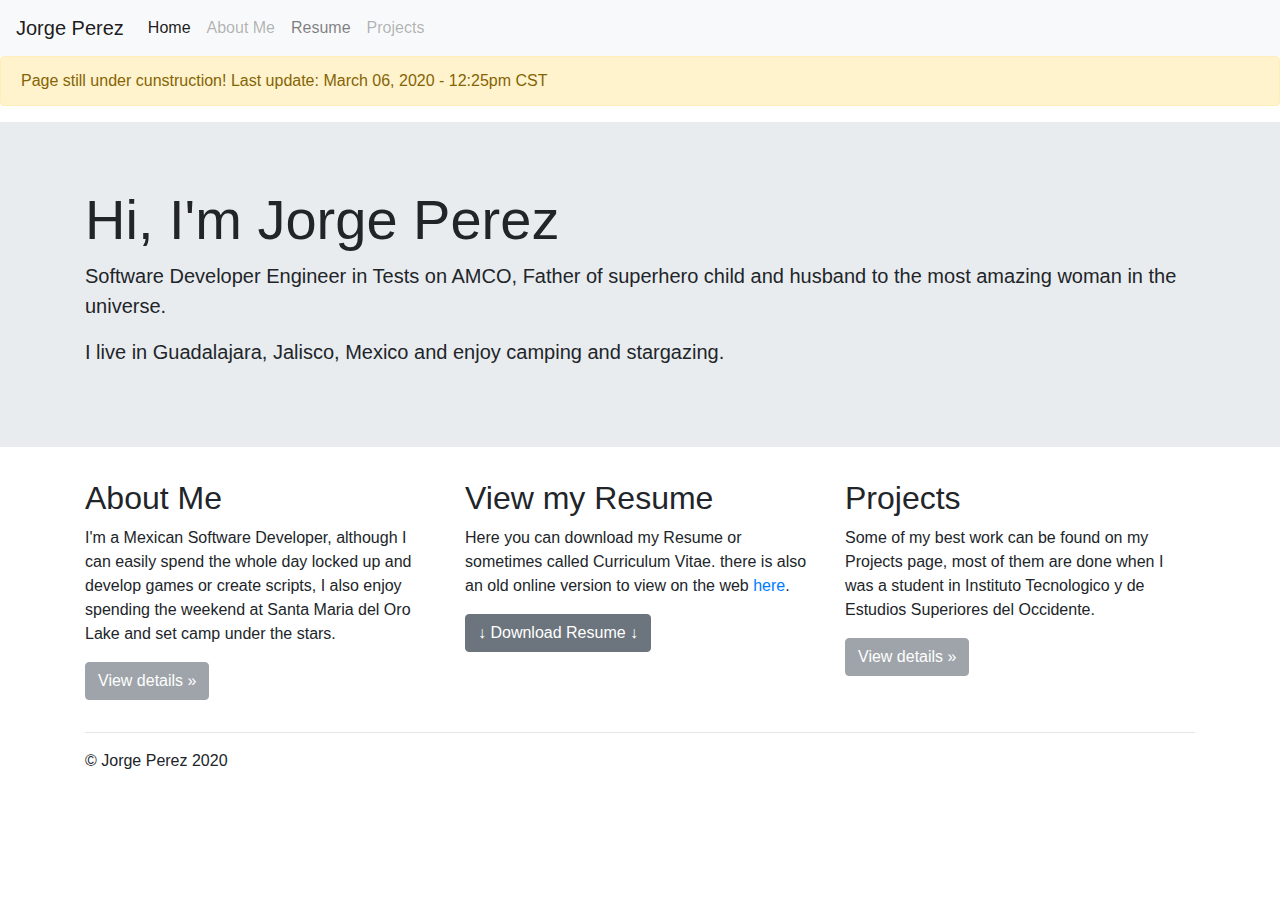
==== commit 0bc33621: "new landing page" ====
--- a/index.html
+++ b/index.html
@@ -1,91 +1,84 @@
-<!DOCTYPE html>
-<html lang="en">
-<head>
-	<title>J-Tech</title>
-	<meta charset="UTF-8">
-	<meta name="viewport" content="width=device-width, initial-scale=1">
-<!--===============================================================================================-->
-	<link rel="icon" type="image/png" href="images/icons/favicon2.ico"/>
-<!--===============================================================================================-->
-	<link rel="stylesheet" type="text/css" href="vendor/bootstrap/css/bootstrap.min.css">
-<!--===============================================================================================-->
-	<link rel="stylesheet" type="text/css" href="fonts/font-awesome-4.7.0/css/font-awesome.min.css">
-<!--===============================================================================================-->
-	<link rel="stylesheet" type="text/css" href="vendor/animate/animate.css">
-<!--===============================================================================================-->
-	<link rel="stylesheet" type="text/css" href="vendor/select2/select2.min.css">
-<!--===============================================================================================-->
-	<link rel="stylesheet" type="text/css" href="vendor/countdowntime/flipclock.css">
-<!--===============================================================================================-->
-	<link rel="stylesheet" type="text/css" href="css/util.css">
-	<link rel="stylesheet" type="text/css" href="css/main.css">
-<!--===============================================================================================-->
-</head>
-<body>
-
-
-	<div class="bg-img1 size1 overlay1 p-b-35 p-l-15 p-r-15" style="background-image: url('images/bg01.png');">
-		<div class="flex-col-c p-t-160 p-b-215 respon1">
-			<div class="wrappic1">
-					<h3 class="l1-txt1 txt-center p-t-30 p-b-100">
-						<b>J-Tech</b>
-					</h3>
-			</div>
-
-			<h3 class="l1-txt1 txt-center p-t-30 p-b-100">
-				Coming Soon
-			</h3>
-
-			<div class="cd100"></div>
-
-		</div>
-
-		<!--  -->
-
-	</div>
-
-
-
-
-<!--===============================================================================================-->
-	<script src="vendor/jquery/jquery-3.2.1.min.js"></script>
-<!--===============================================================================================-->
-	<script src="vendor/bootstrap/js/popper.js"></script>
-	<script src="vendor/bootstrap/js/bootstrap.min.js"></script>
-<!--===============================================================================================-->
-	<script src="vendor/select2/select2.min.js"></script>
-<!--===============================================================================================-->
-	<script src="vendor/countdowntime/flipclock.min.js"></script>
-	<script src="vendor/countdowntime/moment.min.js"></script>
-	<script src="vendor/countdowntime/moment-timezone.min.js"></script>
-	<script src="vendor/countdowntime/moment-timezone-with-data.min.js"></script>
-	<script src="vendor/countdowntime/countdowntime.js"></script>
-	<script>
-		$('.cd100').countdown100({
-			/*Set Endtime here*/
-			/*Endtime must be > current time*/
-			endtimeYear: 2020,
-			endtimeMonth: 04,
-			endtimeDate: 06,
-			endtimeHours: 17,
-			endtimeMinutes: 0,
-			endtimeSeconds: 0,
-			timeZone: ""
-			// ex:  timeZone: "America/New_York"
-			//go to " http://momentjs.com/timezone/ " to get timezone
-		});
-
-
-	</script>
-<!--===============================================================================================-->
-	<script src="vendor/tilt/tilt.jquery.min.js"></script>
-	<script >
-		$('.js-tilt').tilt({
-			scale: 1.1
-		})
-	</script>
-<!--===============================================================================================-->
-	<script src="js/main.js"></script>
-
-</body>
-</html>
+<!doctype html>
+<html lang="en">
+  <head>
+    <!-- Required meta tags -->
+    <meta charset="utf-8">
+    <meta name="viewport" content="width=device-width, initial-scale=1, shrink-to-fit=no">
+
+    <!-- Bootstrap CSS -->
+    <link rel="stylesheet" href="https://stackpath.bootstrapcdn.com/bootstrap/4.4.1/css/bootstrap.min.css" integrity="sha384-Vkoo8x4CGsO3+Hhxv8T/Q5PaXtkKtu6ug5TOeNV6gBiFeWPGFN9MuhOf23Q9Ifjh" crossorigin="anonymous">
+
+    <title>Jorge Perez</title>
+  </head>
+  <body>
+
+    <nav class="navbar navbar-expand-lg navbar-light bg-light">
+      <a class="navbar-brand" href="#">Jorge Perez</a>
+      <button class="navbar-toggler" type="button" data-toggle="collapse" data-target="#navbarSupportedContent" aria-controls="navbarSupportedContent" aria-expanded="false" aria-label="Toggle navigation">
+        <span class="navbar-toggler-icon"></span>
+      </button>
+
+      <div class="collapse navbar-collapse" id="navbarSupportedContent">
+        <ul class="navbar-nav mr-auto">
+          <li class="nav-item active">
+            <a class="nav-link" href="#">Home <span class="sr-only">(current)</span></a>
+          </li>
+          <li class="nav-item">
+            <a class="nav-link disabled" href="/about.html">About Me</a>
+          </li>
+          <li class="nav-item">
+            <a class="nav-link" href="/cv.html">Resume</a>
+          </li>
+          <li class="nav-item">
+            <a class="nav-link disabled" href="/projects.html" tabindex="-1" aria-disabled="true">Projects</a>
+          </li>
+        </ul>
+
+      </div>
+    </nav>
+
+    <div class="alert alert-warning" role="alert">
+  Page still under cunstruction!   Last update: March 06, 2020  -  12:25pm CST
+</div>
+
+    <div class="jumbotron jumbotron-fluid">
+      <div class="container">
+        <h1 class="display-4">Hi, I'm Jorge Perez</h1>
+        <p class="lead">Software Developer Engineer in Tests on AMCO, Father of superhero child and husband to the most amazing woman in the universe.</p>
+        <p class="lead">I live in Guadalajara, Jalisco, Mexico and enjoy camping and stargazing. </p>
+      </div>
+    </div>
+
+    <div class="container">
+        <!-- Example row of columns -->
+      <div class="row">
+        <div class="col-md-4">
+          <h2>About Me</h2>
+          <p>I'm a  Mexican Software Developer, although I can easily spend the whole day locked up and develop games or create scripts, I also enjoy spending the weekend at Santa Maria del Oro Lake and set camp under the stars.</p>
+          <p><a class="btn btn-secondary disabled" href="#" role="button">View details »</a></p>
+        </div>
+        <div class="col-md-4">
+          <h2>View my Resume</h2>
+          <p>Here you can download my Resume or sometimes called Curriculum Vitae. there is also an old online version to view on the web <a href="/cv.html">here</a>. </p>
+          <p><a class="btn btn-secondary " href="resources/Jorge Perez Resume.pdf" role="button" download>↓ Download Resume ↓</a></p>
+        </div>
+        <div class="col-md-4">
+          <h2>Projects</h2>
+          <p>Some of my best work can be found on my Projects page, most of them are done when I was a student in Instituto Tecnologico y de Estudios Superiores del Occidente.</p>
+          <p><a class="btn btn-secondary disabled" href="#" role="button">View details »</a></p>
+        </div>
+      </div>
+    <hr>
+
+    </div>
+    <footer class="container">
+      <p>© Jorge Perez 2020</p>
+    </footer>
+
+    <!-- Optional JavaScript -->
+    <!-- jQuery first, then Popper.js, then Bootstrap JS -->
+    <script src="https://code.jquery.com/jquery-3.4.1.slim.min.js" integrity="sha384-J6qa4849blE2+poT4WnyKhv5vZF5SrPo0iEjwBvKU7imGFAV0wwj1yYfoRSJoZ+n" crossorigin="anonymous"></script>
+    <script src="https://cdn.jsdelivr.net/npm/popper.js@1.16.0/dist/umd/popper.min.js" integrity="sha384-Q6E9RHvbIyZFJoft+2mJbHaEWldlvI9IOYy5n3zV9zzTtmI3UksdQRVvoxMfooAo" crossorigin="anonymous"></script>
+    <script src="https://stackpath.bootstrapcdn.com/bootstrap/4.4.1/js/bootstrap.min.js" integrity="sha384-wfSDF2E50Y2D1uUdj0O3uMBJnjuUD4Ih7YwaYd1iqfktj0Uod8GCExl3Og8ifwB6" crossorigin="anonymous"></script>
+  </body>
+</html>
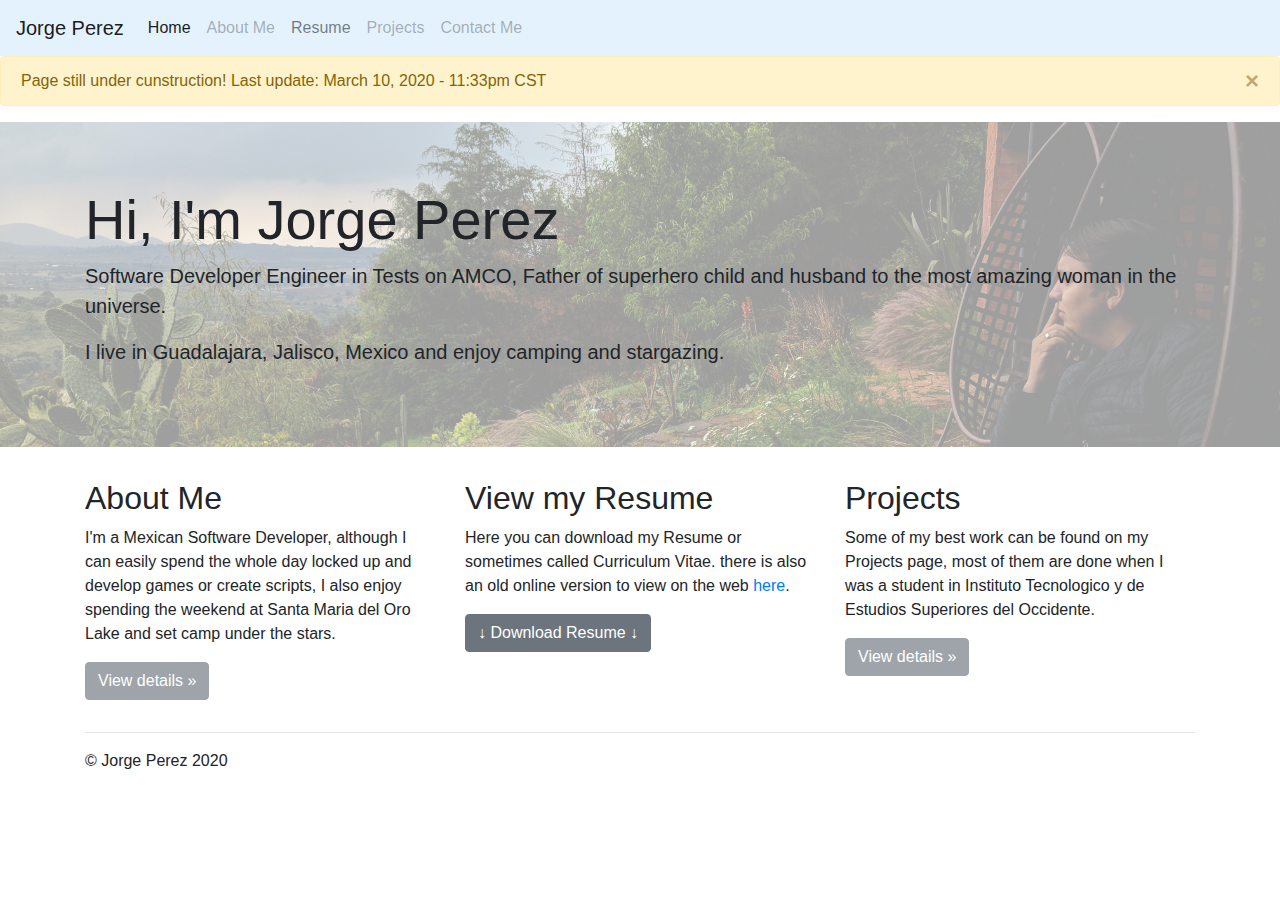
==== commit 856392ce: "added background picture" ====
--- a/index.html
+++ b/index.html
@@ -9,16 +9,24 @@
     <link rel="stylesheet" href="https://stackpath.bootstrapcdn.com/bootstrap/4.4.1/css/bootstrap.min.css" integrity="sha384-Vkoo8x4CGsO3+Hhxv8T/Q5PaXtkKtu6ug5TOeNV6gBiFeWPGFN9MuhOf23Q9Ifjh" crossorigin="anonymous">
 
     <title>Jorge Perez</title>
+    <style>
+    .jumbotron {
+      background-image: url("images/bannerop.jpg");
+      background-size: cover;
+      background-position: right;
+    }
+    </style>
   </head>
   <body>
 
-    <nav class="navbar navbar-expand-lg navbar-light bg-light">
+    <nav class="navbar navbar-expand-lg navbar-light " style="background-color: #e3f2fd;">
       <a class="navbar-brand" href="#">Jorge Perez</a>
       <button class="navbar-toggler" type="button" data-toggle="collapse" data-target="#navbarSupportedContent" aria-controls="navbarSupportedContent" aria-expanded="false" aria-label="Toggle navigation">
         <span class="navbar-toggler-icon"></span>
+
       </button>
 
-      <div class="collapse navbar-collapse" id="navbarSupportedContent">
+      <div class="collapse navbar-collapse " id="navbarSupportedContent">
         <ul class="navbar-nav mr-auto">
           <li class="nav-item active">
             <a class="nav-link" href="#">Home <span class="sr-only">(current)</span></a>
@@ -30,16 +38,25 @@
             <a class="nav-link" href="/cv.html">Resume</a>
           </li>
           <li class="nav-item">
-            <a class="nav-link disabled" href="/projects.html" tabindex="-1" aria-disabled="true">Projects</a>
+            <a class="nav-link disabled" href="/projects.html">Projects</a>
+          </li>
+          <li class="nav-item">
+            <a class="nav-link disabled" href="/projects.html">Contact Me</a>
           </li>
         </ul>
 
       </div>
     </nav>
 
-    <div class="alert alert-warning" role="alert">
+    <!-- <div class="alert alert-warning" role="alert">
   Page still under cunstruction!   Last update: March 06, 2020  -  12:25pm CST
-</div>
+</div> -->
+    <div class="alert alert-warning alert-dismissible fade show" role="alert">
+      Page still under cunstruction!   Last update: March 10, 2020  -  11:33pm CST
+      <button type="button" class="close" data-dismiss="alert" aria-label="Close">
+        <span aria-hidden="true">&times;</span>
+      </button>
+    </div>
 
     <div class="jumbotron jumbotron-fluid">
       <div class="container">
@@ -68,9 +85,9 @@
           <p><a class="btn btn-secondary disabled" href="#" role="button">View details »</a></p>
         </div>
       </div>
-    <hr>
+      <hr>
+    </div>
 
-    </div>
     <footer class="container">
       <p>© Jorge Perez 2020</p>
     </footer>
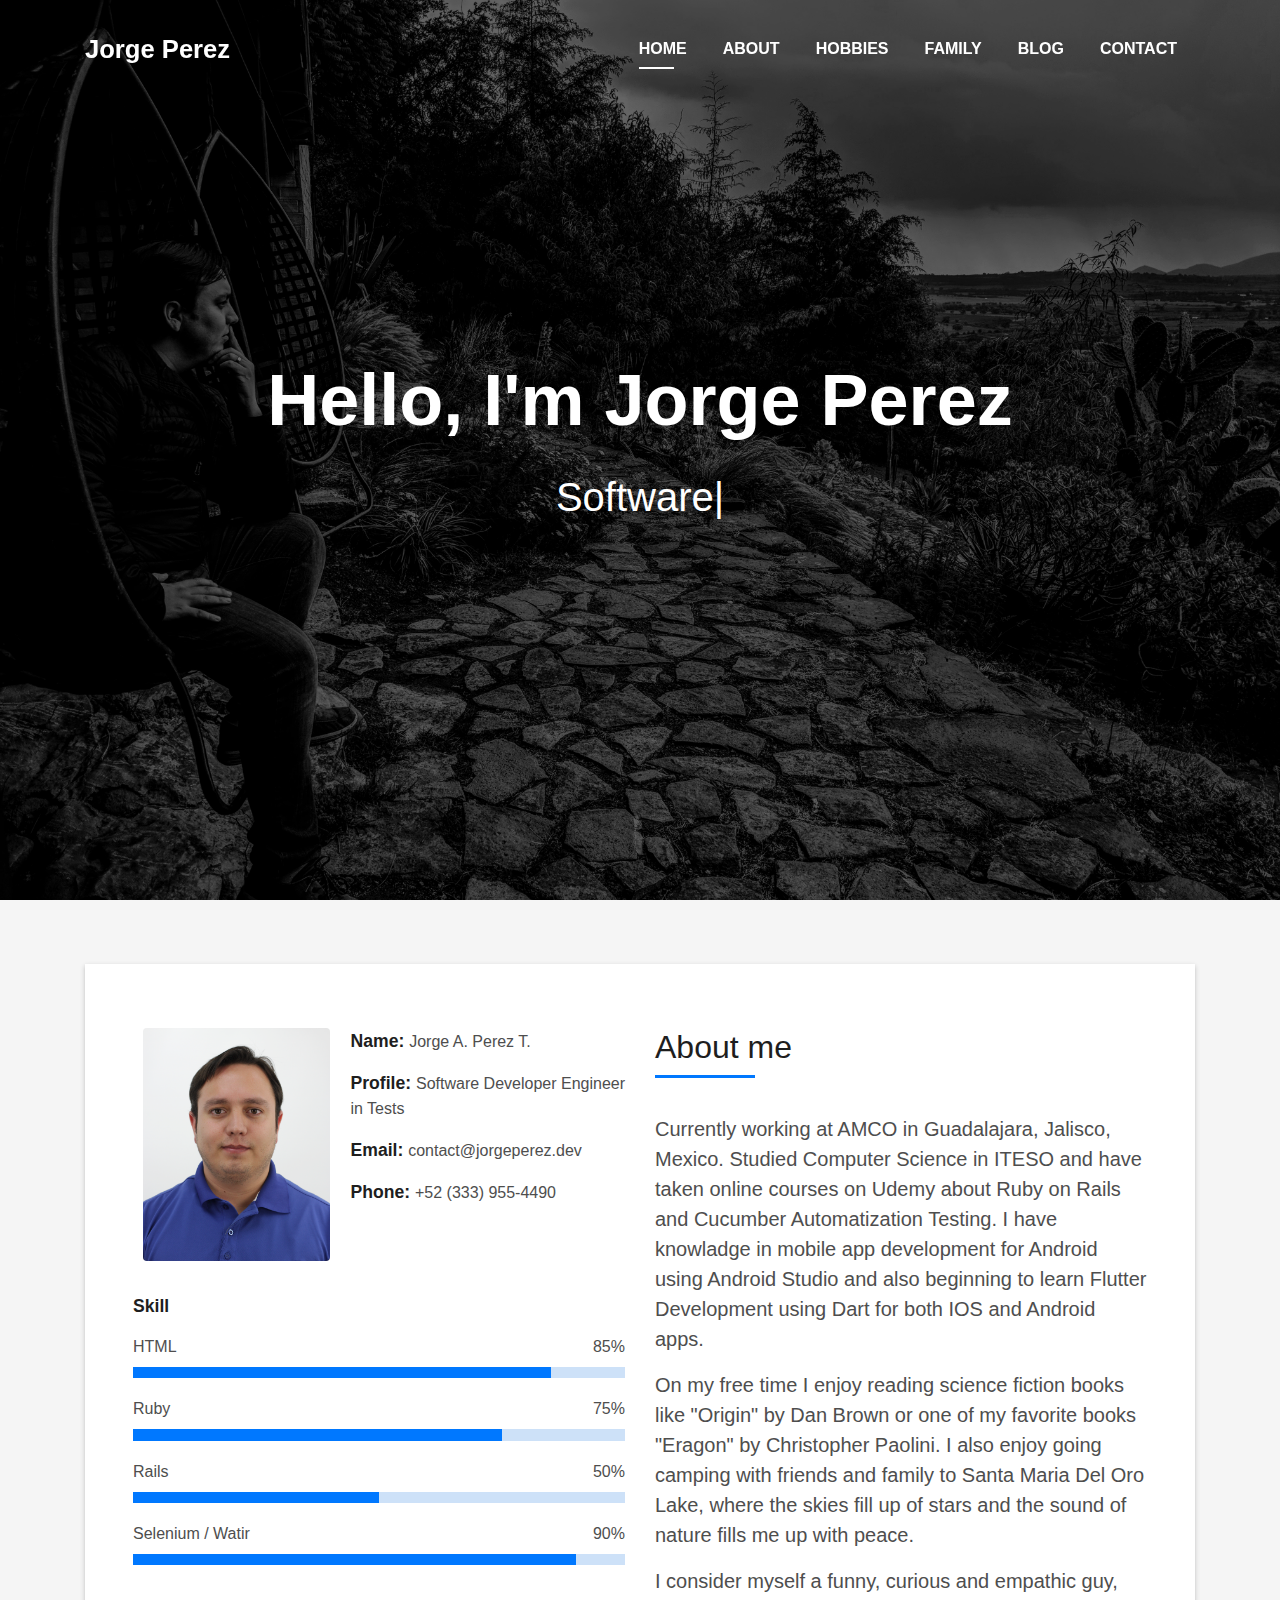
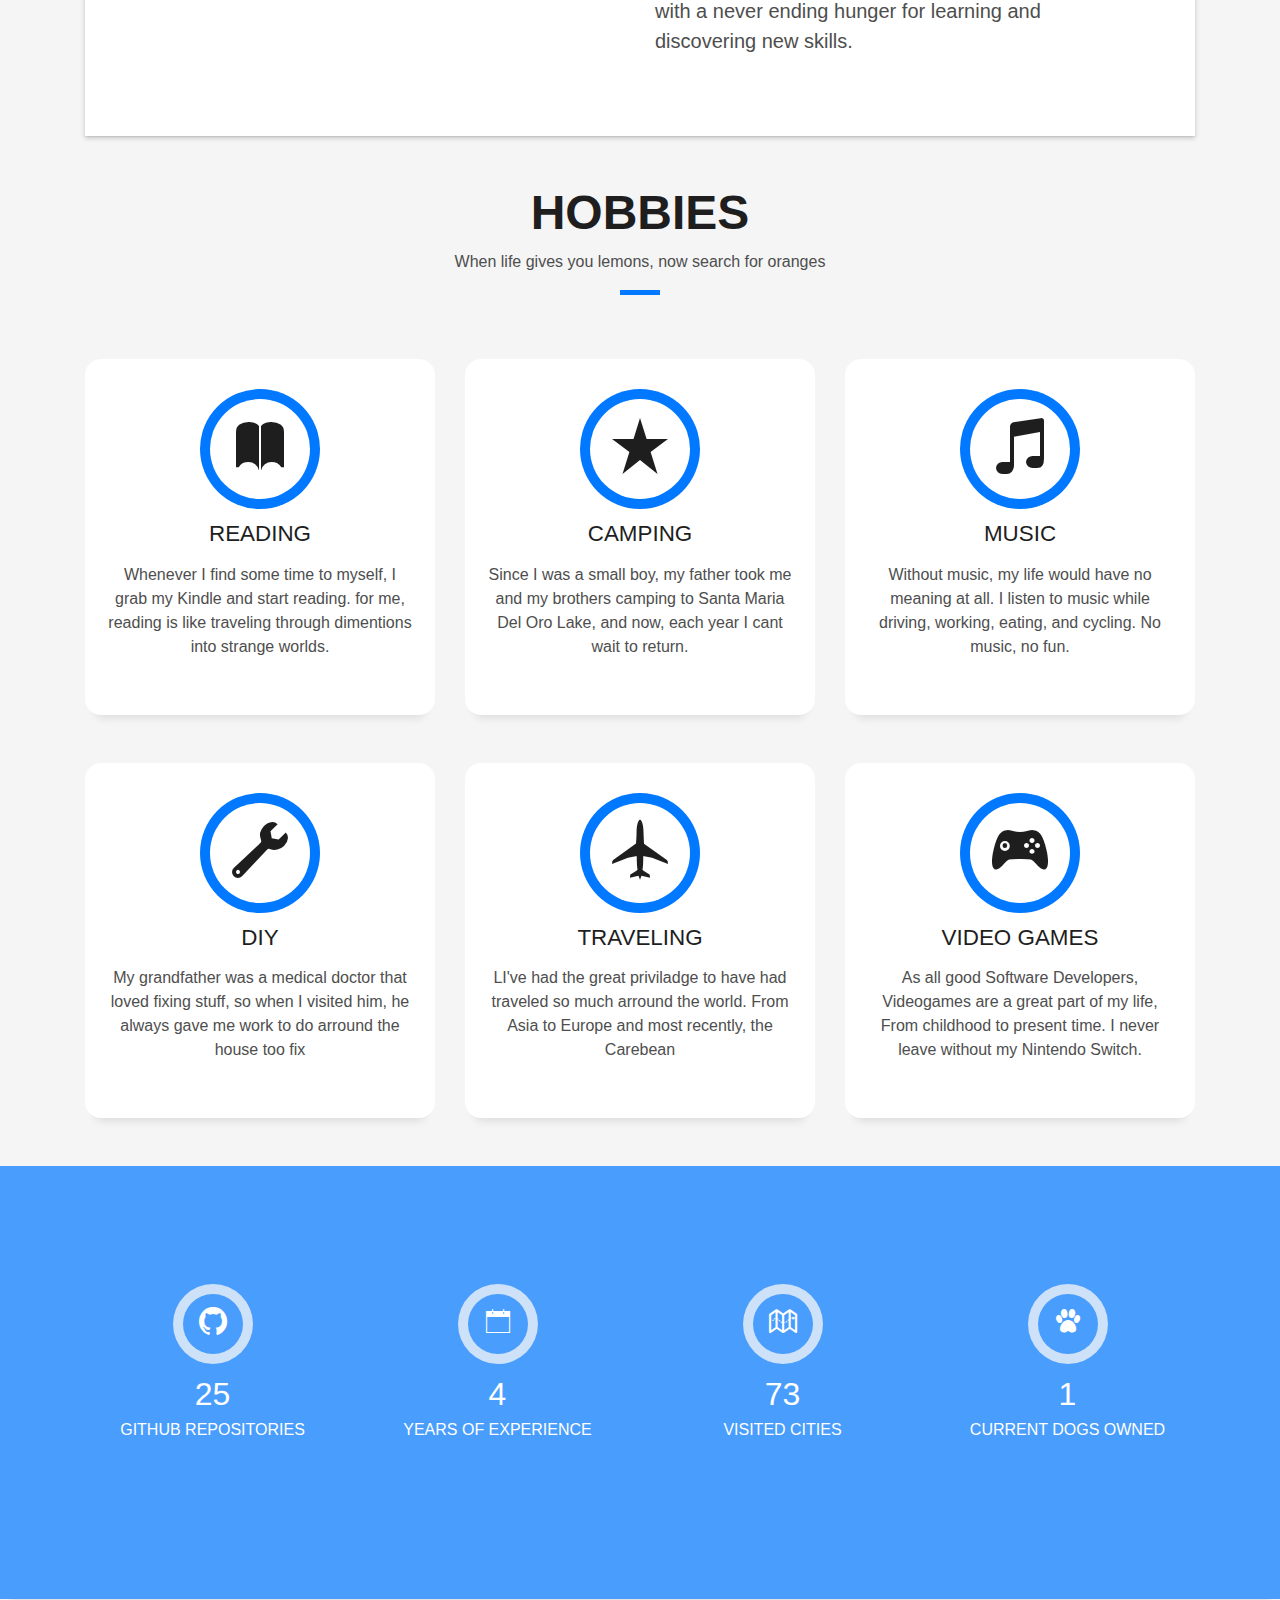
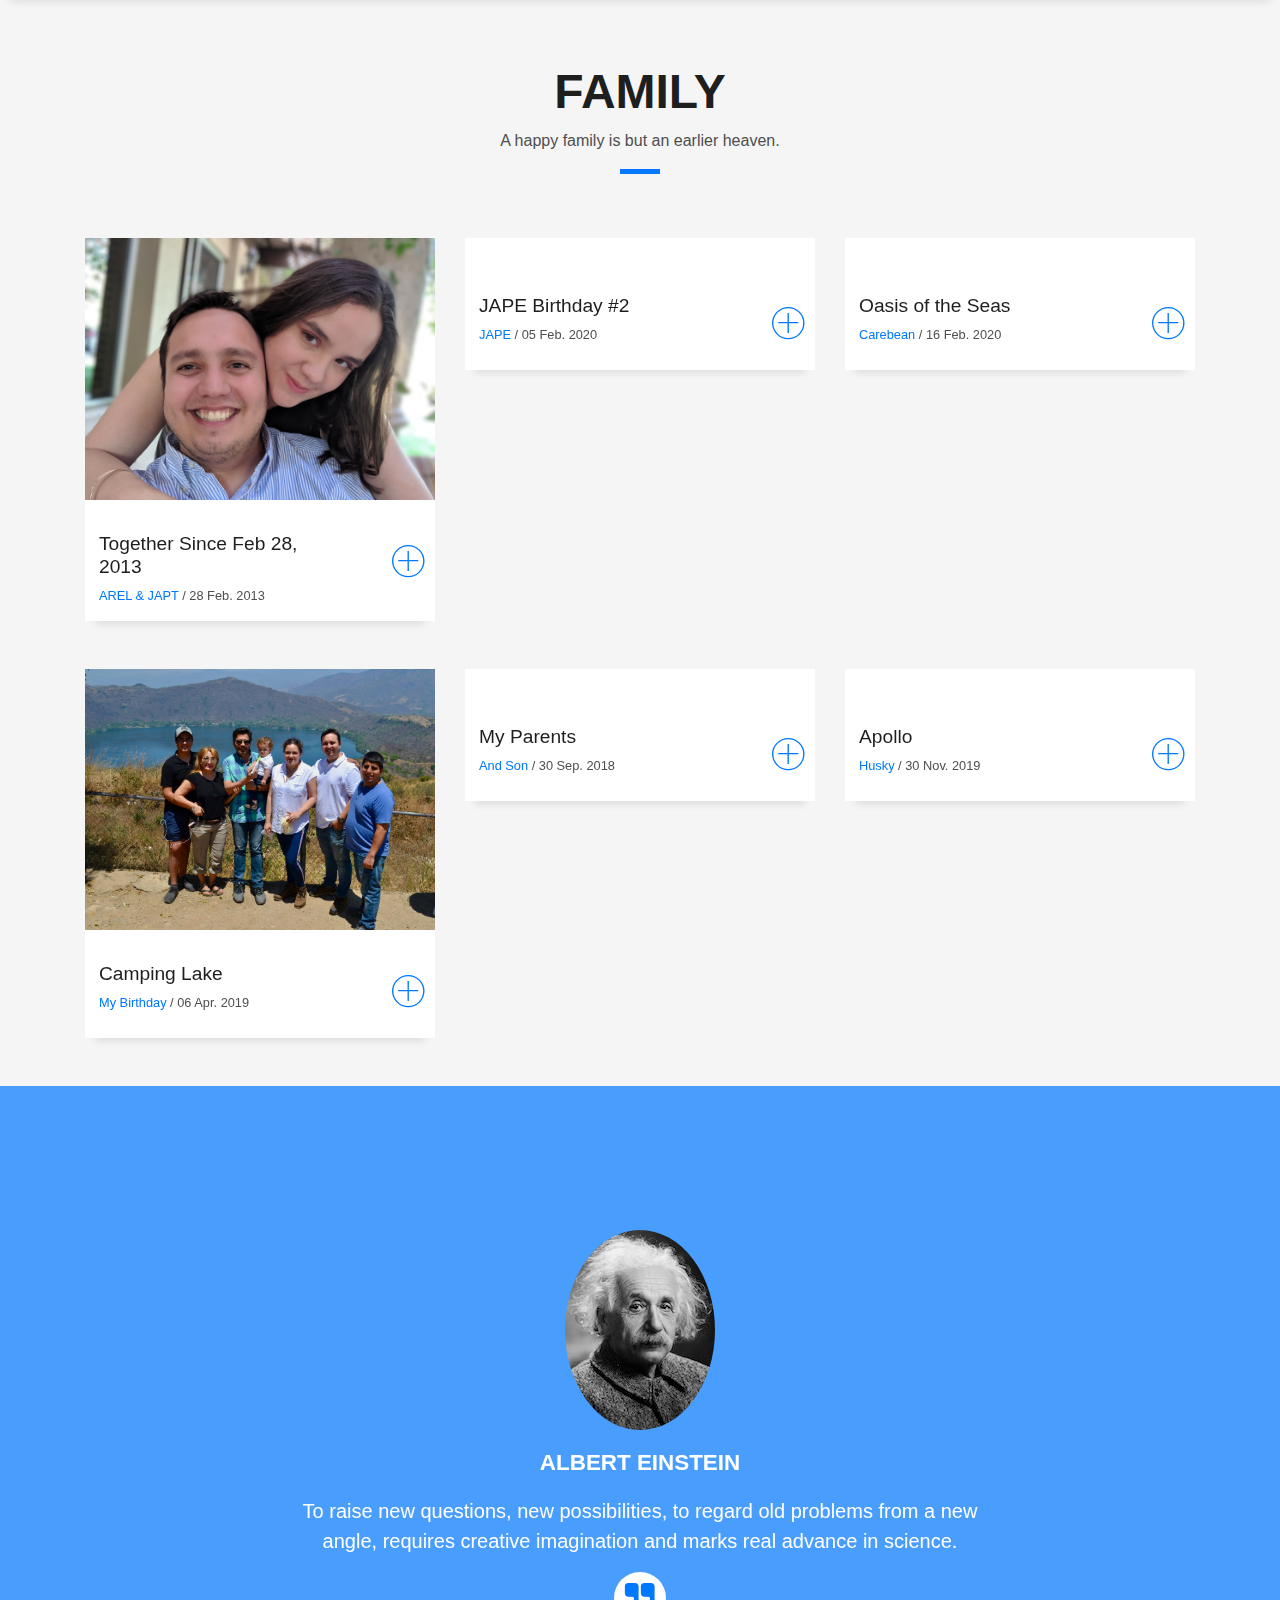
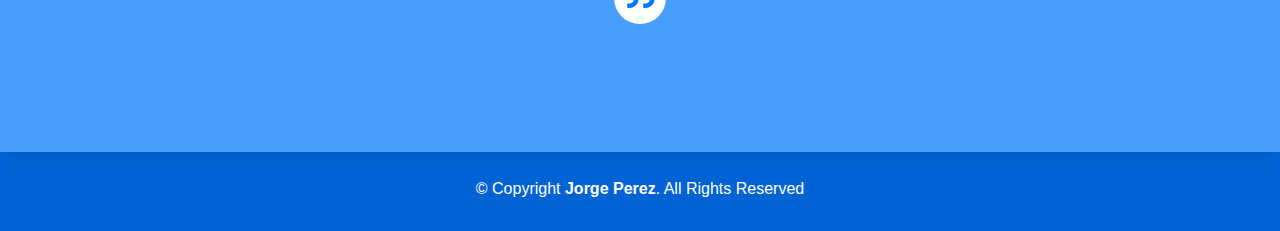
==== commit 7760edd0: "new theme" ====
--- a/index.html
+++ b/index.html
@@ -1,101 +1,760 @@
-<!doctype html>
-<html lang="en">
-  <head>
-    <!-- Required meta tags -->
-    <meta charset="utf-8">
-    <meta name="viewport" content="width=device-width, initial-scale=1, shrink-to-fit=no">
-
-    <!-- Bootstrap CSS -->
-    <link rel="stylesheet" href="https://stackpath.bootstrapcdn.com/bootstrap/4.4.1/css/bootstrap.min.css" integrity="sha384-Vkoo8x4CGsO3+Hhxv8T/Q5PaXtkKtu6ug5TOeNV6gBiFeWPGFN9MuhOf23Q9Ifjh" crossorigin="anonymous">
-
-    <title>Jorge Perez</title>
-    <style>
-    .jumbotron {
-      background-image: url("images/bannerop.jpg");
-      background-size: cover;
-      background-position: right;
-    }
-    </style>
-  </head>
-  <body>
-
-    <nav class="navbar navbar-expand-lg navbar-light " style="background-color: #e3f2fd;">
-      <a class="navbar-brand" href="#">Jorge Perez</a>
-      <button class="navbar-toggler" type="button" data-toggle="collapse" data-target="#navbarSupportedContent" aria-controls="navbarSupportedContent" aria-expanded="false" aria-label="Toggle navigation">
-        <span class="navbar-toggler-icon"></span>
-
-      </button>
-
-      <div class="collapse navbar-collapse " id="navbarSupportedContent">
-        <ul class="navbar-nav mr-auto">
-          <li class="nav-item active">
-            <a class="nav-link" href="#">Home <span class="sr-only">(current)</span></a>
-          </li>
-          <li class="nav-item">
-            <a class="nav-link disabled" href="/about.html">About Me</a>
-          </li>
-          <li class="nav-item">
-            <a class="nav-link" href="/cv.html">Resume</a>
-          </li>
-          <li class="nav-item">
-            <a class="nav-link disabled" href="/projects.html">Projects</a>
-          </li>
-          <li class="nav-item">
-            <a class="nav-link disabled" href="/projects.html">Contact Me</a>
-          </li>
-        </ul>
-
-      </div>
-    </nav>
-
-    <!-- <div class="alert alert-warning" role="alert">
-  Page still under cunstruction!   Last update: March 06, 2020  -  12:25pm CST
-</div> -->
-    <div class="alert alert-warning alert-dismissible fade show" role="alert">
-      Page still under cunstruction!   Last update: March 10, 2020  -  11:33pm CST
-      <button type="button" class="close" data-dismiss="alert" aria-label="Close">
-        <span aria-hidden="true">&times;</span>
-      </button>
-    </div>
-
-    <div class="jumbotron jumbotron-fluid">
-      <div class="container">
-        <h1 class="display-4">Hi, I'm Jorge Perez</h1>
-        <p class="lead">Software Developer Engineer in Tests on AMCO, Father of superhero child and husband to the most amazing woman in the universe.</p>
-        <p class="lead">I live in Guadalajara, Jalisco, Mexico and enjoy camping and stargazing. </p>
-      </div>
-    </div>
-
-    <div class="container">
-        <!-- Example row of columns -->
-      <div class="row">
-        <div class="col-md-4">
-          <h2>About Me</h2>
-          <p>I'm a  Mexican Software Developer, although I can easily spend the whole day locked up and develop games or create scripts, I also enjoy spending the weekend at Santa Maria del Oro Lake and set camp under the stars.</p>
-          <p><a class="btn btn-secondary disabled" href="#" role="button">View details »</a></p>
-        </div>
-        <div class="col-md-4">
-          <h2>View my Resume</h2>
-          <p>Here you can download my Resume or sometimes called Curriculum Vitae. there is also an old online version to view on the web <a href="/cv.html">here</a>. </p>
-          <p><a class="btn btn-secondary " href="resources/Jorge Perez Resume.pdf" role="button" download>↓ Download Resume ↓</a></p>
-        </div>
-        <div class="col-md-4">
-          <h2>Projects</h2>
-          <p>Some of my best work can be found on my Projects page, most of them are done when I was a student in Instituto Tecnologico y de Estudios Superiores del Occidente.</p>
-          <p><a class="btn btn-secondary disabled" href="#" role="button">View details »</a></p>
-        </div>
-      </div>
-      <hr>
-    </div>
-
-    <footer class="container">
-      <p>© Jorge Perez 2020</p>
-    </footer>
-
-    <!-- Optional JavaScript -->
-    <!-- jQuery first, then Popper.js, then Bootstrap JS -->
-    <script src="https://code.jquery.com/jquery-3.4.1.slim.min.js" integrity="sha384-J6qa4849blE2+poT4WnyKhv5vZF5SrPo0iEjwBvKU7imGFAV0wwj1yYfoRSJoZ+n" crossorigin="anonymous"></script>
-    <script src="https://cdn.jsdelivr.net/npm/popper.js@1.16.0/dist/umd/popper.min.js" integrity="sha384-Q6E9RHvbIyZFJoft+2mJbHaEWldlvI9IOYy5n3zV9zzTtmI3UksdQRVvoxMfooAo" crossorigin="anonymous"></script>
-    <script src="https://stackpath.bootstrapcdn.com/bootstrap/4.4.1/js/bootstrap.min.js" integrity="sha384-wfSDF2E50Y2D1uUdj0O3uMBJnjuUD4Ih7YwaYd1iqfktj0Uod8GCExl3Og8ifwB6" crossorigin="anonymous"></script>
-  </body>
-</html>
+<!DOCTYPE html>
+<html lang="en">
+
+<head>
+  <meta charset="utf-8">
+  <meta content="width=device-width, initial-scale=1.0" name="viewport">
+
+  <title>Jorge Perez</title>
+  <meta content="" name="descriptison">
+  <meta content="" name="keywords">
+
+  <!-- Favicons -->
+  <link href="assets/img/logo.jpeg" rel="icon">
+  <link href="assets/img/logo.jpeg" rel="apple-touch-icon">
+
+  <!-- Vendor CSS Files -->
+  <link href="assets/vendor/bootstrap/css/bootstrap.min.css" rel="stylesheet">
+  <link href="assets/vendor/font-awesome/css/font-awesome.min.css" rel="stylesheet">
+  <link href="assets/vendor/ionicons/css/ionicons.min.css" rel="stylesheet">
+  <link href="assets/vendor/owl.carousel/assets/owl.carousel.min.css" rel="stylesheet">
+  <link href="assets/vendor/animate.css/animate.min.css" rel="stylesheet">
+  <link href="assets/vendor/venobox/venobox.css" rel="stylesheet">
+
+  <!-- Template Main CSS File -->
+  <link href="assets/css/style.css" rel="stylesheet">
+
+  <!-- =======================================================
+  * Template Name: DevFolio - v2.0.0
+  * Template URL: https://bootstrapmade.com/devfolio-bootstrap-portfolio-html-template/
+  * Author: BootstrapMade.com
+  * License: https://bootstrapmade.com/license/
+  ======================================================== -->
+</head>
+
+<body id="page-top">
+
+  <!-- ======= Header/ Navbar ======= -->
+  <nav class="navbar navbar-b navbar-trans navbar-expand-md fixed-top" id="mainNav">
+    <div class="container">
+      <a class="navbar-brand js-scroll" href="#page-top">Jorge Perez</a>
+      <button class="navbar-toggler collapsed" type="button" data-toggle="collapse" data-target="#navbarDefault" aria-controls="navbarDefault" aria-expanded="false" aria-label="Toggle navigation">
+        <span></span>
+        <span></span>
+        <span></span>
+      </button>
+      <div class="navbar-collapse collapse justify-content-end" id="navbarDefault">
+        <ul class="navbar-nav">
+          <li class="nav-item">
+            <a class="nav-link js-scroll active" href="index.html">Home</a>
+          </li>
+          <li class="nav-item">
+            <a class="nav-link js-scroll" href="#about">About</a>
+          </li>
+          <li class="nav-item">
+            <a class="nav-link js-scroll" href="#hobbies">Hobbies</a>
+          </li>
+          <li class="nav-item">
+            <a class="nav-link js-scroll" href="#family">Family</a>
+          </li>
+          <li class="nav-item">
+            <a class="nav-link js-scroll" href="#blog">Blog</a>
+          </li>
+          <li class="nav-item">
+            <a class="nav-link js-scroll" href="#contact">Contact</a>
+          </li>
+        </ul>
+      </div>
+    </div>
+  </nav>
+
+  <!-- ======= Intro Section ======= -->
+  <div id="home" class="intro route bg-image" style="background-image: url(assets/photos/banner_black.jpg); background-position: left;">
+    <div class="overlay-itro"></div>
+    <div class="intro-content display-table">
+      <div class="table-cell">
+        <div class="container">
+          <!--<p class="display-6 color-d">Hello, world!</p>-->
+          <h1 class="intro-title mb-4">Hello, I'm Jorge Perez</h1>
+          <p class="intro-subtitle"><span class="text-slider-items">Software Developer Engineer in Tests,Web Developer,Loves Camping,Loves Stargazing,Loves his Beautiful Wife,Loves his Amazing Son,</span><strong class="text-slider"></strong></p>
+          <!-- <p class="pt-3"><a class="btn btn-primary btn js-scroll px-4" href="#about" role="button">Learn More</a></p> -->
+        </div>
+      </div>
+    </div>
+  </div><!-- End Intro Section -->
+
+  <main id="main">
+
+    <!-- ======= About Section ======= -->
+    <section id="about" class="about-mf sect-pt4 route">
+      <div class="container">
+        <div class="row">
+          <div class="col-sm-12">
+            <div class="box-shadow-full">
+              <div class="row">
+                <div class="col-md-6">
+                  <div class="row">
+                    <div class="col-sm-6 col-md-5">
+                      <div class="about-img">
+                        <img src="assets/photos/profile_picture.png" class="img-fluid rounded b-shadow-a" alt="">
+                      </div>
+                    </div>
+                    <div class="col-sm-6 col-md-7">
+                      <div class="about-info">
+                        <p><span class="title-s">Name: </span> <span>Jorge A. Perez T.</span></p>
+                        <p><span class="title-s">Profile: </span> <span>Software Developer Engineer in Tests</span></p>
+                        <p><span class="title-s">Email: </span> <span>contact@jorgeperez.dev</span></p>
+                        <p><span class="title-s">Phone: </span> <span>+52 (333) 955-4490</span></p>
+                      </div>
+                    </div>
+                  </div>
+                  <div class="skill-mf">
+                    <p class="title-s">Skill</p>
+                    <span>HTML</span> <span class="pull-right">85%</span>
+                    <div class="progress">
+                      <div class="progress-bar" role="progressbar" style="width: 85%;" aria-valuenow="85" aria-valuemin="0" aria-valuemax="100"></div>
+                    </div>
+                    <span>Ruby</span> <span class="pull-right">75%</span>
+                    <div class="progress">
+                      <div class="progress-bar" role="progressbar" style="width: 75%" aria-valuenow="75" aria-valuemin="0" aria-valuemax="100"></div>
+                    </div>
+                    <span>Rails</span> <span class="pull-right">50%</span>
+                    <div class="progress">
+                      <div class="progress-bar" role="progressbar" style="width: 50%" aria-valuenow="50" aria-valuemin="0" aria-valuemax="100"></div>
+                    </div>
+                    <span>Selenium / Watir</span> <span class="pull-right">90%</span>
+                    <div class="progress">
+                      <div class="progress-bar" role="progressbar" style="width: 90%" aria-valuenow="90" aria-valuemin="0" aria-valuemax="100"></div>
+                    </div>
+                  </div>
+                </div>
+                <div class="col-md-6">
+                  <div class="about-me pt-4 pt-md-0">
+                    <div class="title-box-2">
+                      <h5 class="title-left">
+                        About me
+                      </h5>
+                    </div>
+                    <p class="lead">
+                      Currently working at AMCO in Guadalajara, Jalisco, Mexico. Studied Computer Science in ITESO
+                      and have taken online courses on Udemy about Ruby on Rails and Cucumber Automatization Testing.
+                      I have knowladge in mobile app development for Android using Android Studio and also beginning to
+                      learn Flutter Development using Dart for both IOS and Android apps.
+                    </p>
+                    <p class="lead">
+                      On my free time I enjoy reading science fiction books like "Origin" by Dan Brown or one of my favorite
+                      books "Eragon" by Christopher Paolini. I also enjoy going camping with friends and family to Santa
+                      Maria Del Oro Lake, where the skies fill up of stars and the sound of nature fills me up with peace.
+                    </p>
+                    <p class="lead">
+                      I consider myself a funny, curious and empathic guy, with a never ending hunger for learning and
+                      discovering new skills.
+                    </p>
+                  </div>
+                </div>
+              </div>
+            </div>
+          </div>
+        </div>
+      </div>
+    </section><!-- End About Section -->
+
+    <!-- ======= Hobbies Section ======= -->
+    <section id="hobbies" class="services-mf route">
+      <div class="container">
+        <div class="row">
+          <div class="col-sm-12">
+            <div class="title-box text-center">
+              <h3 class="title-a">
+                Hobbies
+              </h3>
+              <p class="subtitle-a">
+                When life gives you lemons, now search for oranges
+              </p>
+              <div class="line-mf"></div>
+            </div>
+          </div>
+        </div>
+        <div class="row">
+          <div class="col-md-4">
+            <div class="service-box">
+              <div class="service-ico">
+                <span class="ico-circle"><i class="ion-ios-book"></i></span>
+              </div>
+              <div class="service-content">
+                <h2 class="s-title">Reading</h2>
+                <p class="s-description text-center">
+                  Whenever I find some time to myself, I grab my Kindle and start reading.
+                  for me, reading is like traveling through dimentions into strange worlds.
+                </p>
+              </div>
+            </div>
+          </div>
+          <div class="col-md-4">
+            <div class="service-box">
+              <div class="service-ico">
+                <span class="ico-circle"><i class="ion-star"></i></span>
+              </div>
+              <div class="service-content">
+                <h2 class="s-title">Camping</h2>
+                <p class="s-description text-center">
+                  Since I was a small boy, my father took me and my brothers camping to
+                  Santa Maria Del Oro Lake, and now, each year I cant wait to return.
+                </p>
+              </div>
+            </div>
+          </div>
+          <div class="col-md-4">
+            <div class="service-box">
+              <div class="service-ico">
+                <span class="ico-circle"><i class="ion-music-note"></i></span>
+              </div>
+              <div class="service-content">
+                <h2 class="s-title">Music</h2>
+                <p class="s-description text-center">
+                  Without music, my life would have no meaning at all. I listen to music
+                  while driving, working, eating, and cycling. No music, no fun.
+                </p>
+              </div>
+            </div>
+          </div>
+          <div class="col-md-4">
+            <div class="service-box">
+              <div class="service-ico">
+                <span class="ico-circle"><i class="ion-wrench"></i></span>
+              </div>
+              <div class="service-content">
+                <h2 class="s-title">DIY</h2>
+                <p class="s-description text-center">
+                  My grandfather was a medical doctor that loved fixing stuff, so when
+                  I visited him, he always gave me work to do arround the house too fix
+                </p>
+              </div>
+            </div>
+          </div>
+          <div class="col-md-4">
+            <div class="service-box">
+              <div class="service-ico">
+                <span class="ico-circle"><i class="ion-plane"></i></span>
+              </div>
+              <div class="service-content">
+                <h2 class="s-title">Traveling</h2>
+                <p class="s-description text-center">
+                  LI've had the great priviladge to have had traveled so much arround the
+                  world. From Asia to Europe and most recently, the Carebean
+                </p>
+              </div>
+            </div>
+          </div>
+          <div class="col-md-4">
+            <div class="service-box">
+              <div class="service-ico">
+                <span class="ico-circle"><i class="ion-ios-game-controller-b"></i></span>
+              </div>
+              <div class="service-content">
+                <h2 class="s-title">Video Games</h2>
+                <p class="s-description text-center">
+                  As all good Software Developers, Videogames are a great part of my life,
+                  From childhood to present time. I never leave without my Nintendo Switch.
+                </p>
+              </div>
+            </div>
+          </div>
+        </div>
+      </div>
+    </section><!-- End Services Section -->
+
+    <!-- ======= Counter Section ======= -->
+    <div class="section-counter paralax-mf bg-image" style="background-image: url(assets/photos/MVIMG_20200203_090306.jpg)">
+      <div class="overlay-mf"></div>
+      <div class="container">
+        <div class="row">
+          <div class="col-sm-3 col-lg-3">
+            <div class="counter-box counter-box pt-4 pt-md-0">
+              <div class="counter-ico">
+                <span class="ico-circle"><i class="ion-social-github"></i></span>
+              </div>
+              <div class="counter-num">
+                <p class="counter">25</p>
+                <span class="counter-text">GITHUB REPOSITORIES</span>
+              </div>
+            </div>
+          </div>
+          <div class="col-sm-3 col-lg-3">
+            <div class="counter-box pt-4 pt-md-0">
+              <div class="counter-ico">
+                <span class="ico-circle"><i class="ion-ios-calendar-outline"></i></span>
+              </div>
+              <div class="counter-num">
+                <p class="counter">4</p>
+                <span class="counter-text">YEARS OF EXPERIENCE</span>
+              </div>
+            </div>
+          </div>
+          <div class="col-sm-3 col-lg-3">
+            <div class="counter-box pt-4 pt-md-0">
+              <div class="counter-ico">
+                <span class="ico-circle"><i class="ion-map"></i></span>
+              </div>
+              <div class="counter-num">
+                <p class="counter">73</p>
+                <span class="counter-text">VISITED CITIES</span>
+              </div>
+            </div>
+          </div>
+          <div class="col-sm-3 col-lg-3">
+            <div class="counter-box pt-4 pt-md-0">
+              <div class="counter-ico">
+                <span class="ico-circle"><i class="ion-ios-paw"></i></span>
+              </div>
+              <div class="counter-num">
+                <p class="counter">1</p>
+                <span class="counter-text">CURRENT DOGS OWNED</span>
+              </div>
+            </div>
+          </div>
+        </div>
+      </div>
+    </div><!-- End Counter Section -->
+
+    <!-- ======= Family Section ======= -->
+    <section id="family" class="portfolio-mf sect-pt4 route">
+      <div class="container">
+        <div class="row">
+          <div class="col-sm-12">
+            <div class="title-box text-center">
+              <h3 class="title-a">
+                Family
+              </h3>
+              <p class="subtitle-a">
+                A happy family is but an earlier heaven.
+              </p>
+              <div class="line-mf"></div>
+            </div>
+          </div>
+        </div>
+        <div class="row">
+          <div class="col-md-4">
+            <div class="work-box">
+              <a href="assets/photos/00100sPORTRAIT_00100_BURST20190510170315383_COVER.jpg" data-gall="portfolioGallery" class="venobox">
+                <div class="work-img">
+                  <img src="assets/photos/00100sPORTRAIT_00100_BURST20190510170315383_COVER.jpg" alt="" class="img-fluid">
+                </div>
+                <div class="work-content">
+                  <div class="row">
+                    <div class="col-sm-8">
+                      <h2 class="w-title">Together Since Feb 28, 2013</h2>
+                      <div class="w-more">
+                        <span class="w-ctegory">AREL & JAPT</span> / <span class="w-date">28 Feb. 2013</span>
+                      </div>
+                    </div>
+                    <div class="col-sm-4">
+                      <div class="w-like">
+                        <span class="ion-ios-plus-outline"></span>
+                      </div>
+                    </div>
+                  </div>
+                </div>
+              </a>
+            </div>
+          </div>
+          <div class="col-md-4">
+            <div class="work-box">
+              <a href="assets/photos/MVIMG_20200201_125811_1.jpg" data-gall="portfolioGallery" class="venobox">
+                <div class="work-img">
+                  <img src="assets/photos/MVIMG_20200201_125811_1.jpg" alt="" class="img-fluid">
+                </div>
+                <div class="work-content">
+                  <div class="row">
+                    <div class="col-sm-8">
+                      <h2 class="w-title">JAPE Birthday #2</h2>
+                      <div class="w-more">
+                        <span class="w-ctegory">JAPE</span> / <span class="w-date">05 Feb. 2020</span>
+                      </div>
+                    </div>
+                    <div class="col-sm-4">
+                      <div class="w-like">
+                        <span class="ion-ios-plus-outline"></span>
+                      </div>
+                    </div>
+                  </div>
+                </div>
+              </a>
+            </div>
+          </div>
+          <div class="col-md-4">
+            <div class="work-box">
+              <a href="assets/photos/MVIMG_20200216_155938.jpg" data-gall="portfolioGallery" class="venobox">
+                <div class="work-img">
+                  <img src="assets/photos/MVIMG_20200216_155938.jpg" alt="" class="img-fluid">
+                </div>
+                <div class="work-content">
+                  <div class="row">
+                    <div class="col-sm-8">
+                      <h2 class="w-title">Oasis of the Seas</h2>
+                      <div class="w-more">
+                        <span class="w-ctegory">Carebean</span> / <span class="w-date">16 Feb. 2020</span>
+                      </div>
+                    </div>
+                    <div class="col-sm-4">
+                      <div class="w-like">
+                        <span class="ion-ios-plus-outline"></span>
+                      </div>
+                    </div>
+                  </div>
+                </div>
+              </a>
+            </div>
+          </div>
+          <div class="col-md-4">
+            <div class="work-box">
+              <a href="assets/photos/camping.jpg" data-gall="portfolioGallery" class="venobox">
+                <div class="work-img">
+                  <img src="assets/photos/camping.jpg" alt="" class="img-fluid">
+                </div>
+                <div class="work-content">
+                  <div class="row">
+                    <div class="col-sm-8">
+                      <h2 class="w-title">Camping Lake</h2>
+                      <div class="w-more">
+                        <span class="w-ctegory">My Birthday</span> / <span class="w-date">06 Apr. 2019</span>
+                      </div>
+                    </div>
+                    <div class="col-sm-4">
+                      <div class="w-like">
+                        <span class="ion-ios-plus-outline"></span>
+                      </div>
+                    </div>
+                  </div>
+                </div>
+              </a>
+            </div>
+          </div>
+          <div class="col-md-4">
+            <div class="work-box">
+              <a href="assets/photos/parents.jpg" data-gall="portfolioGallery" class="venobox">
+                <div class="work-img">
+                  <img src="assets/photos/parents.jpg" alt="" class="img-fluid">
+                </div>
+                <div class="work-content">
+                  <div class="row">
+                    <div class="col-sm-8">
+                      <h2 class="w-title">My Parents</h2>
+                      <div class="w-more">
+                        <span class="w-ctegory">And Son</span> / <span class="w-date">30 Sep. 2018</span>
+                      </div>
+                    </div>
+                    <div class="col-sm-4">
+                      <div class="w-like">
+                        <span class="ion-ios-plus-outline"></span>
+                      </div>
+                    </div>
+                  </div>
+                </div>
+              </a>
+            </div>
+          </div>
+          <div class="col-md-4">
+            <div class="work-box">
+              <a href="assets/photos/MVIMG_20191130_102557.jpg" data-gall="portfolioGallery" class="venobox">
+                <div class="work-img">
+                  <img src="assets/photos/MVIMG_20191130_102557.jpg" alt="" class="img-fluid">
+                </div>
+                <div class="work-content">
+                  <div class="row">
+                    <div class="col-sm-8">
+                      <h2 class="w-title">Apollo</h2>
+                      <div class="w-more">
+                        <span class="w-ctegory">Husky</span> / <span class="w-date">30 Nov. 2019</span>
+                      </div>
+                    </div>
+                    <div class="col-sm-4">
+                      <div class="w-like">
+                        <span class="ion-ios-plus-outline"></span>
+                      </div>
+                    </div>
+                  </div>
+                </div>
+              </a>
+            </div>
+          </div>
+
+        </div>
+      </div>
+    </section><!-- End Portfolio Section -->
+
+    <!-- ======= Testimonials Section ======= -->
+    <div class="testimonials paralax-mf bg-image" style="background-image: url(assets/img/overlay-bg.jpg)">
+      <div class="overlay-mf"></div>
+      <div class="container">
+        <div class="row">
+          <div class="col-md-12">
+            <div id="testimonial-mf" class="owl-carousel owl-theme">
+              <div class="testimonial-box">
+                <div class="author-test">
+                  <img src="assets/img/Albert_Einstein_Head.jpg" alt="" class="rounded-circle b-shadow-a">
+                  <span class="author">Albert Einstein</span>
+                </div>
+                <div class="content-test">
+                  <p class="description lead">
+                    To raise new questions, new possibilities, to regard old problems from a new angle,
+                    requires creative imagination and marks real advance in science.
+                  </p>
+                  <span class="comit"><i class="fa fa-quote-right"></i></span>
+                </div>
+              </div>
+            </div>
+          </div>
+        </div>
+      </div>
+    </div><!-- End Testimonials Section -->
+
+    <!-- ======= Blog Section =======
+    <section id="blog" class="blog-mf sect-pt4 route">
+      <div class="container">
+        <div class="row">
+          <div class="col-sm-12">
+            <div class="title-box text-center">
+              <h3 class="title-a">
+                Blog
+              </h3>
+              <p class="subtitle-a">
+                Lorem ipsum, dolor sit amet consectetur adipisicing elit.
+              </p>
+              <div class="line-mf"></div>
+            </div>
+          </div>
+        </div>
+        <div class="row">
+          <div class="col-md-4">
+            <div class="card card-blog">
+              <div class="card-img">
+                <a href="blog-single.html"><img src="assets/img/post-1.jpg" alt="" class="img-fluid"></a>
+              </div>
+              <div class="card-body">
+                <div class="card-category-box">
+                  <div class="card-category">
+                    <h6 class="category">Travel</h6>
+                  </div>
+                </div>
+                <h3 class="card-title"><a href="blog-single.html">See more ideas about Travel</a></h3>
+                <p class="card-description">
+                  Proin eget tortor risus. Pellentesque in ipsum id orci porta dapibus. Praesent sapien massa, convallis
+                  a pellentesque nec,
+                  egestas non nisi.
+                </p>
+              </div>
+              <div class="card-footer">
+                <div class="post-author">
+                  <a href="#">
+                    <img src="assets/img/testimonial-2.jpg" alt="" class="avatar rounded-circle">
+                    <span class="author">Morgan Freeman</span>
+                  </a>
+                </div>
+                <div class="post-date">
+                  <span class="ion-ios-clock-outline"></span> 10 min
+                </div>
+              </div>
+            </div>
+          </div>
+          <div class="col-md-4">
+            <div class="card card-blog">
+              <div class="card-img">
+                <a href="blog-single.html"><img src="assets/img/post-2.jpg" alt="" class="img-fluid"></a>
+              </div>
+              <div class="card-body">
+                <div class="card-category-box">
+                  <div class="card-category">
+                    <h6 class="category">Web Design</h6>
+                  </div>
+                </div>
+                <h3 class="card-title"><a href="blog-single.html">See more ideas about Travel</a></h3>
+                <p class="card-description">
+                  Proin eget tortor risus. Pellentesque in ipsum id orci porta dapibus. Praesent sapien massa, convallis
+                  a pellentesque nec,
+                  egestas non nisi.
+                </p>
+              </div>
+              <div class="card-footer">
+                <div class="post-author">
+                  <a href="#">
+                    <img src="assets/img/testimonial-2.jpg" alt="" class="avatar rounded-circle">
+                    <span class="author">Morgan Freeman</span>
+                  </a>
+                </div>
+                <div class="post-date">
+                  <span class="ion-ios-clock-outline"></span> 10 min
+                </div>
+              </div>
+            </div>
+          </div>
+          <div class="col-md-4">
+            <div class="card card-blog">
+              <div class="card-img">
+                <a href="blog-single.html"><img src="assets/img/post-3.jpg" alt="" class="img-fluid"></a>
+              </div>
+              <div class="card-body">
+                <div class="card-category-box">
+                  <div class="card-category">
+                    <h6 class="category">Web Design</h6>
+                  </div>
+                </div>
+                <h3 class="card-title"><a href="blog-single.html">See more ideas about Travel</a></h3>
+                <p class="card-description">
+                  Proin eget tortor risus. Pellentesque in ipsum id orci porta dapibus. Praesent sapien massa, convallis
+                  a pellentesque nec,
+                  egestas non nisi.
+                </p>
+              </div>
+              <div class="card-footer">
+                <div class="post-author">
+                  <a href="#">
+                    <img src="assets/img/testimonial-2.jpg" alt="" class="avatar rounded-circle">
+                    <span class="author">Morgan Freeman</span>
+                  </a>
+                </div>
+                <div class="post-date">
+                  <span class="ion-ios-clock-outline"></span> 10 min
+                </div>
+              </div>
+            </div>
+          </div>
+        </div>
+      </div>
+    </section> End Blog Section -->
+
+
+    <!-- ======= Contact Section =======
+    <section class="paralax-mf footer-paralax bg-image sect-mt4 route" style="background-image: url(assets/img/overlay-bg.jpg)">
+      <div class="overlay-mf"></div>
+      <div class="container">
+        <div class="row">
+          <div class="col-sm-12">
+            <div class="contact-mf">
+              <div id="contact" class="box-shadow-full">
+                <div class="row">
+                  <div class="col-md-6">
+                    <div class="title-box-2">
+                      <h5 class="title-left">
+                        Send Message Us
+                      </h5>
+                    </div>
+                    <div>
+                      <form action="forms/contact.php" method="post" role="form" class="php-email-form">
+                        <div class="row">
+                          <div class="col-md-12 mb-3">
+                            <div class="form-group">
+                              <input type="text" name="name" class="form-control" id="name" placeholder="Your Name" data-rule="minlen:4" data-msg="Please enter at least 4 chars" />
+                              <div class="validate"></div>
+                            </div>
+                          </div>
+                          <div class="col-md-12 mb-3">
+                            <div class="form-group">
+                              <input type="email" class="form-control" name="email" id="email" placeholder="Your Email" data-rule="email" data-msg="Please enter a valid email" />
+                              <div class="validate"></div>
+                            </div>
+                          </div>
+                          <div class="col-md-12 mb-3">
+                            <div class="form-group">
+                              <input type="text" class="form-control" name="subject" id="subject" placeholder="Subject" data-rule="minlen:4" data-msg="Please enter at least 8 chars of subject" />
+                              <div class="validate"></div>
+                            </div>
+                          </div>
+                          <div class="col-md-12">
+                            <div class="form-group">
+                              <textarea class="form-control" name="message" rows="5" data-rule="required" data-msg="Please write something for us" placeholder="Message"></textarea>
+                              <div class="validate"></div>
+                            </div>
+                          </div>
+                          <div class="col-md-12 text-center mb-3">
+                            <div class="loading">Loading</div>
+                            <div class="error-message"></div>
+                            <div class="sent-message">Your message has been sent. Thank you!</div>
+                          </div>
+                          <div class="col-md-12 text-center">
+                            <button type="submit" class="button button-a button-big button-rouded">Send Message</button>
+                          </div>
+                        </div>
+                      </form>
+                    </div>
+                  </div>
+                  <div class="col-md-6">
+                    <div class="title-box-2 pt-4 pt-md-0">
+                      <h5 class="title-left">
+                        Get in Touch
+                      </h5>
+                    </div>
+                    <div class="more-info">
+                      <p class="lead">
+                        Lorem ipsum dolor sit amet consectetur adipisicing elit. Facilis dolorum dolorem soluta quidem
+                        expedita aperiam aliquid at.
+                        Totam magni ipsum suscipit amet? Autem nemo esse laboriosam ratione nobis
+                        mollitia inventore?
+                      </p>
+                      <ul class="list-ico">
+                        <li><span class="ion-ios-location"></span> 329 WASHINGTON ST BOSTON, MA 02108</li>
+                        <li><span class="ion-ios-telephone"></span> (617) 557-0089</li>
+                        <li><span class="ion-email"></span> contact@example.com</li>
+                      </ul>
+                    </div>
+                    <div class="socials">
+                      <ul>
+                        <li><a href=""><span class="ico-circle"><i class="ion-social-facebook"></i></span></a></li>
+                        <li><a href=""><span class="ico-circle"><i class="ion-social-instagram"></i></span></a></li>
+                        <li><a href=""><span class="ico-circle"><i class="ion-social-twitter"></i></span></a></li>
+                        <li><a href=""><span class="ico-circle"><i class="ion-social-pinterest"></i></span></a></li>
+                      </ul>
+                    </div>
+                  </div>
+                </div>
+              </div>
+            </div>
+          </div>
+        </div>
+      </div>
+    </section> End Contact Section -->
+
+  </main><!-- End #main -->
+
+  <!-- ======= Footer ======= -->
+  <footer>
+    <div class="container">
+      <div class="row">
+        <div class="col-sm-12">
+          <div class="copyright-box">
+            <p class="copyright">&copy; Copyright <strong>Jorge Perez</strong>. All Rights Reserved</p>
+            <div class="credits">
+              <!--
+              All the links in the footer should remain intact.
+              You can delete the links only if you purchased the pro version.
+              Licensing information: https://bootstrapmade.com/license/
+              Purchase the pro version with working PHP/AJAX contact form: https://bootstrapmade.com/buy/?theme=DevFolio
+            -->
+              <!-- Designed by <a href="https://bootstrapmade.com/">BootstrapMade</a> -->
+            </div>
+          </div>
+        </div>
+      </div>
+    </div>
+  </footer><!-- End  Footer -->
+
+  <a href="#" class="back-to-top"><i class="fa fa-chevron-up"></i></a>
+  <div id="preloader"></div>
+
+  <!-- Vendor JS Files -->
+  <script src="assets/vendor/jquery/jquery.min.js"></script>
+  <script src="assets/vendor/bootstrap/js/bootstrap.bundle.min.js"></script>
+  <script src="assets/vendor/jquery.easing/jquery.easing.min.js"></script>
+  <script src="assets/vendor/php-email-form/validate.js"></script>
+  <script src="assets/vendor/waypoints/jquery.waypoints.min.js"></script>
+  <script src="assets/vendor/counterup/jquery.counterup.min.js"></script>
+  <script src="assets/vendor/owl.carousel/owl.carousel.min.js"></script>
+  <script src="assets/vendor/typed.js/typed.min.js"></script>
+  <script src="assets/vendor/venobox/venobox.min.js"></script>
+
+  <!-- Template Main JS File -->
+  <script src="assets/js/main.js"></script>
+
+</body>
+
+</html>
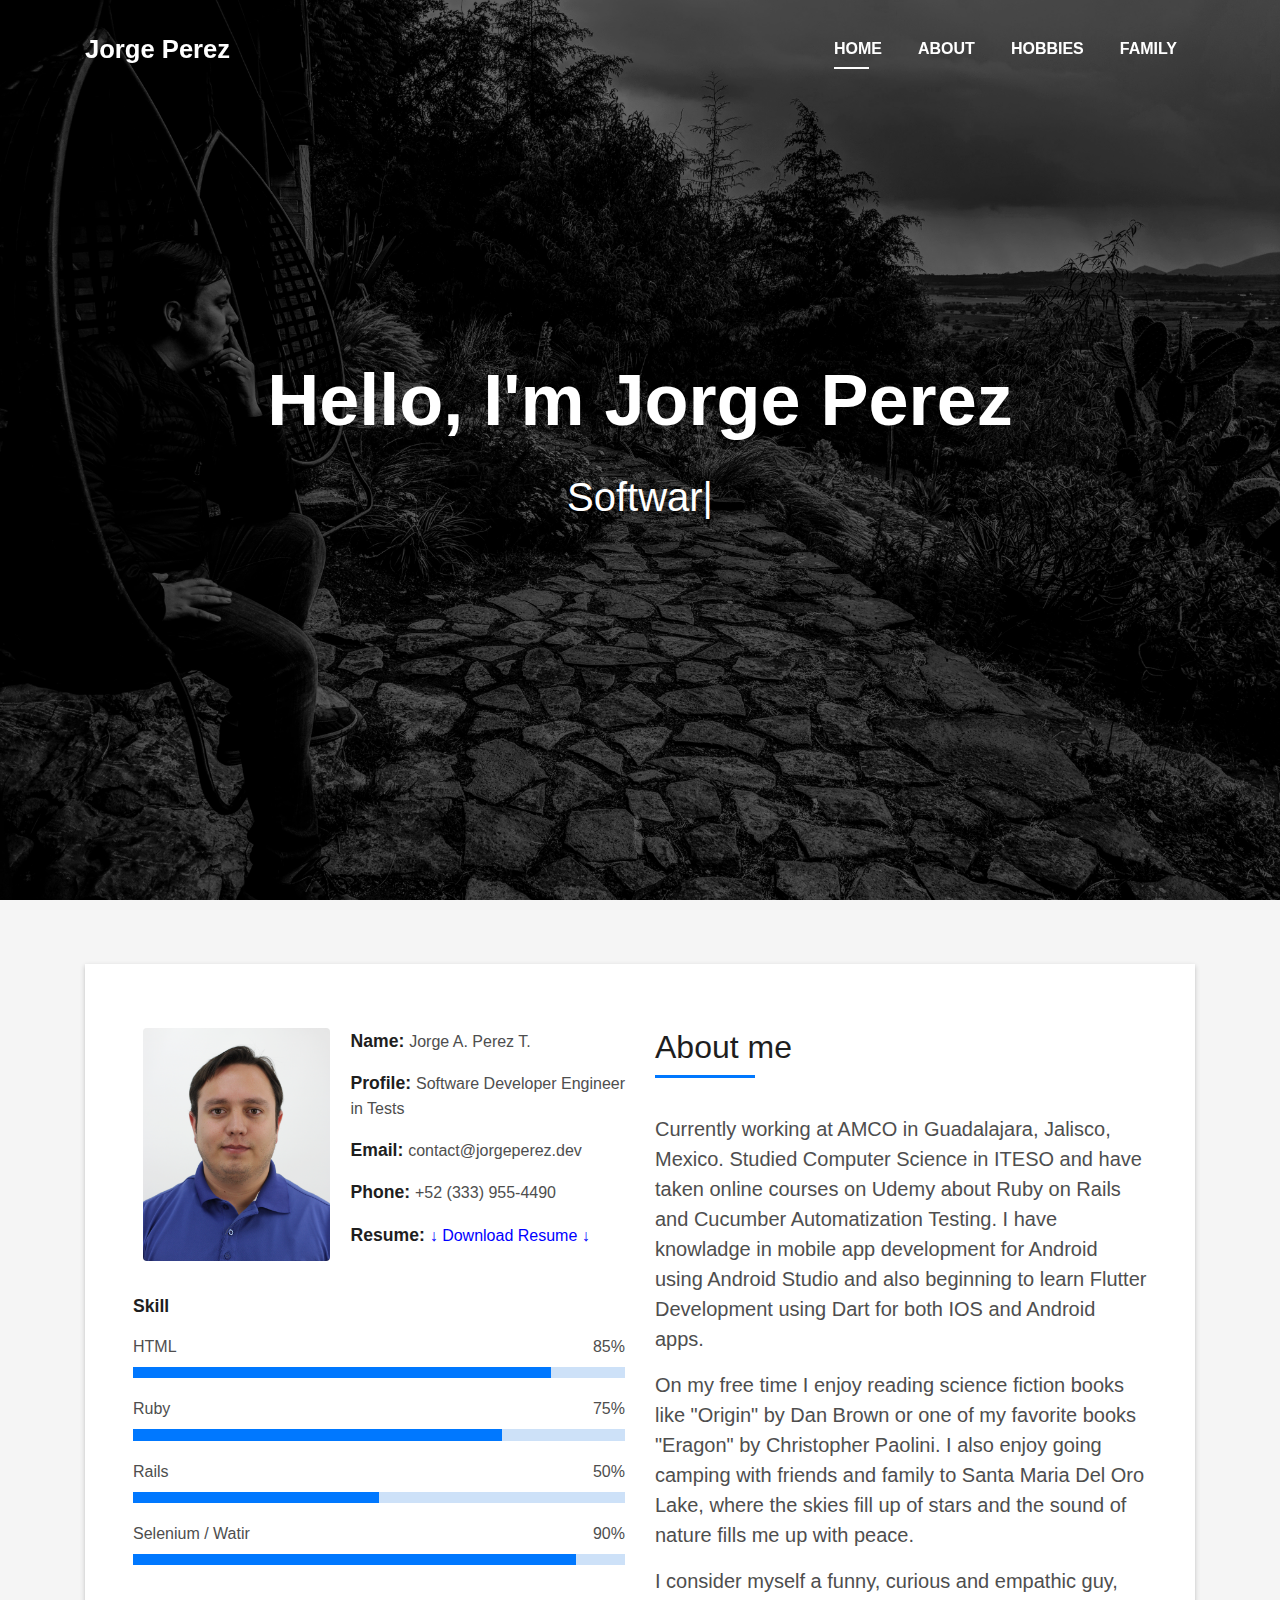
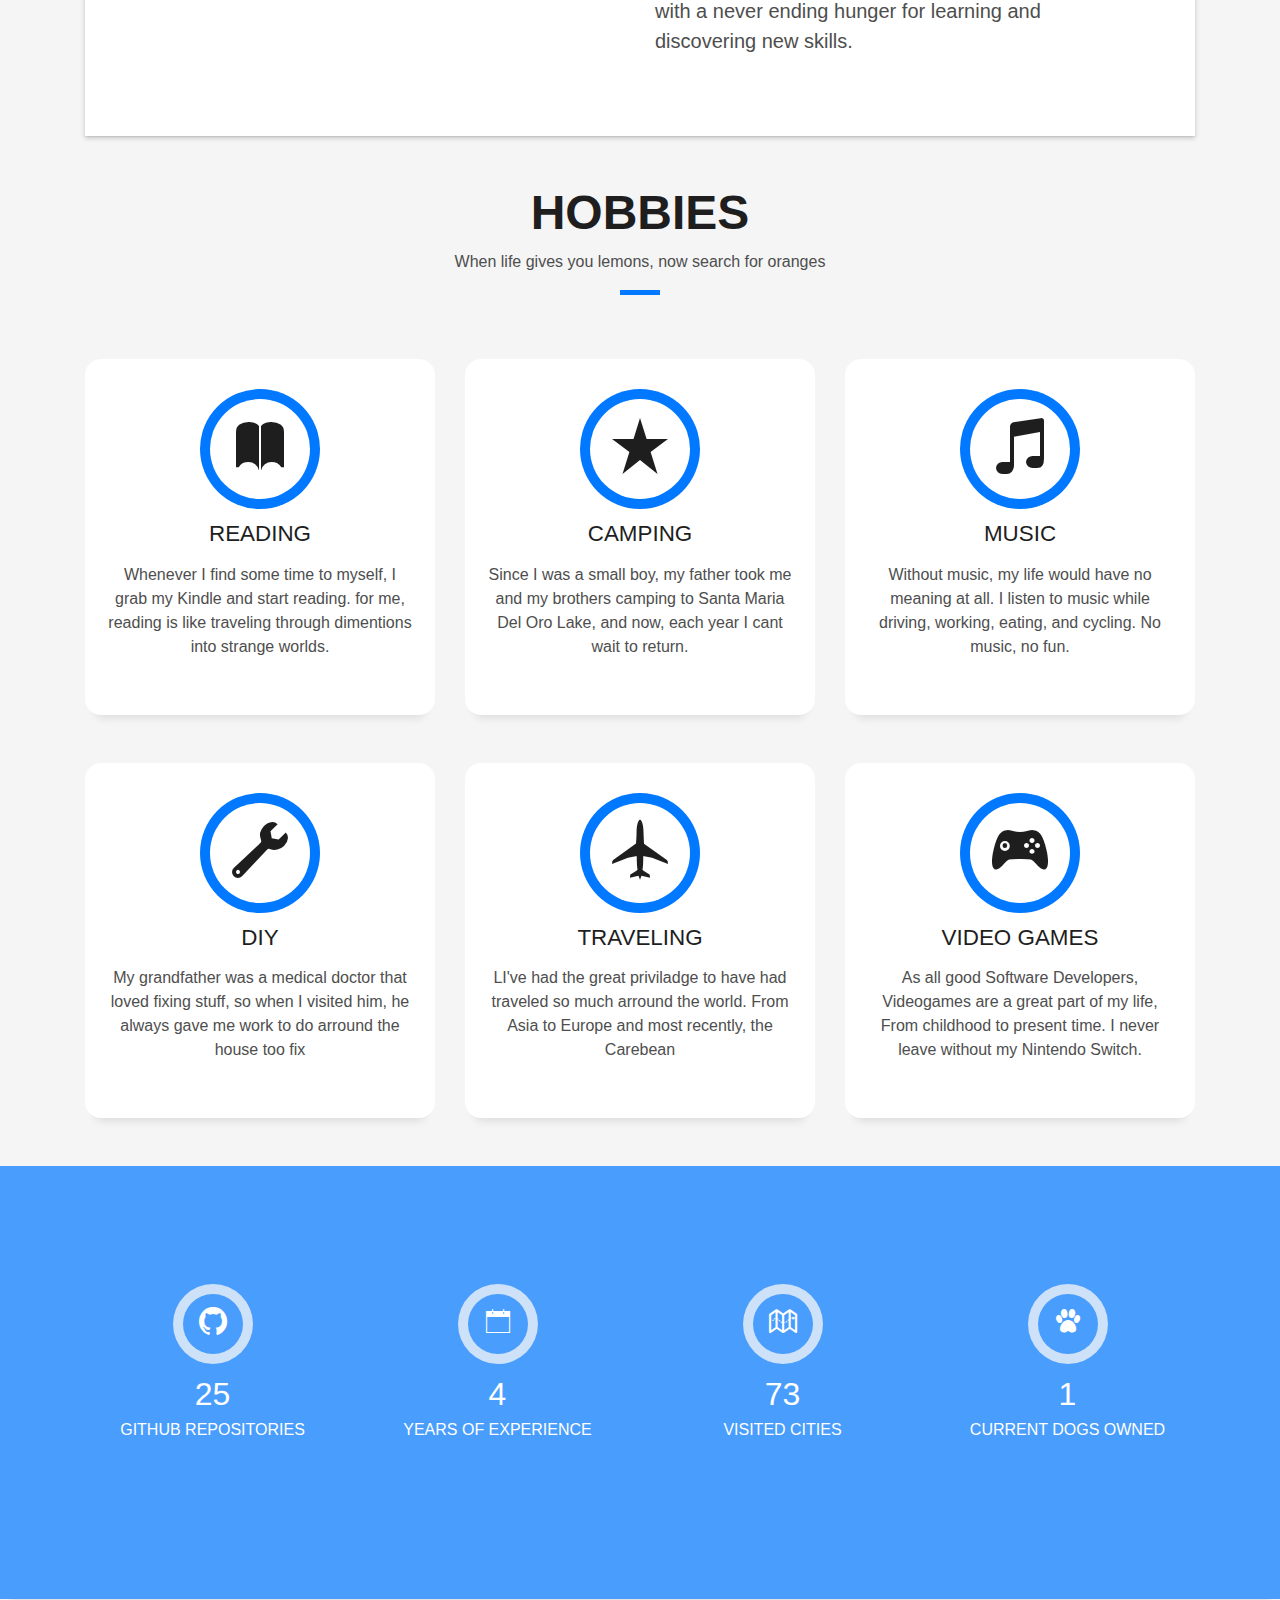
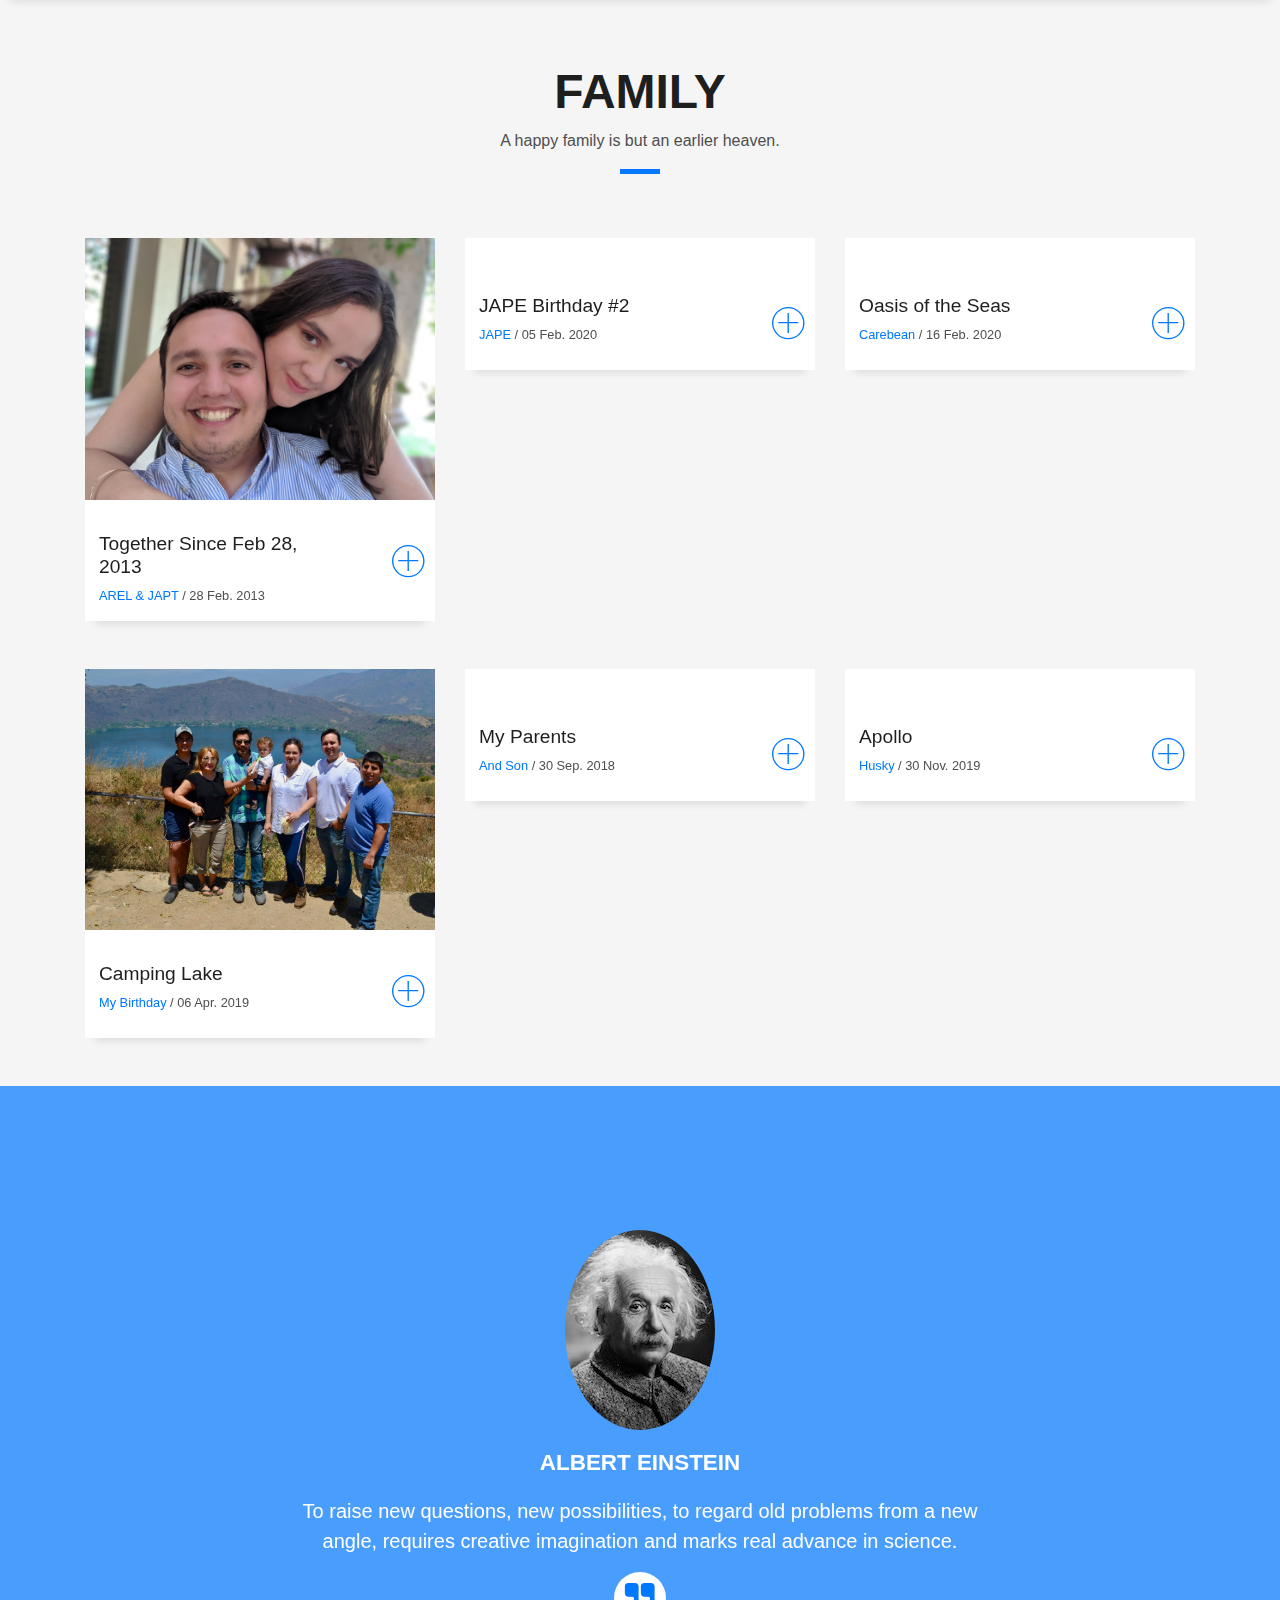
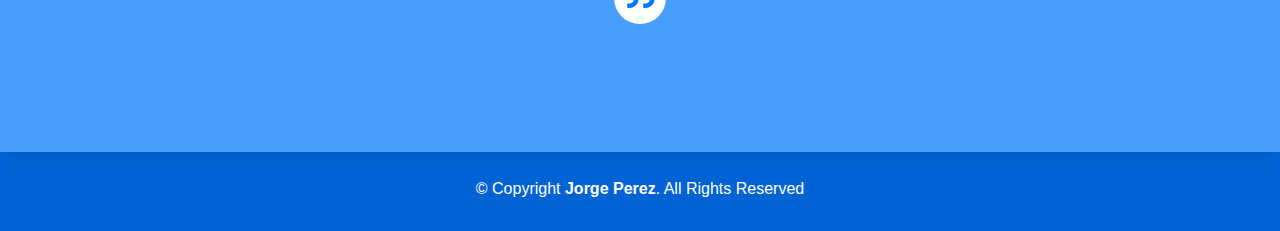
==== commit 4f7eaab2: "finished" ====
--- a/index.html
+++ b/index.html
@@ -57,12 +57,12 @@
           <li class="nav-item">
             <a class="nav-link js-scroll" href="#family">Family</a>
           </li>
-          <li class="nav-item">
+          <!-- <li class="nav-item">
             <a class="nav-link js-scroll" href="#blog">Blog</a>
           </li>
           <li class="nav-item">
             <a class="nav-link js-scroll" href="#contact">Contact</a>
-          </li>
+          </li> -->
         </ul>
       </div>
     </div>
@@ -105,6 +105,7 @@
                         <p><span class="title-s">Profile: </span> <span>Software Developer Engineer in Tests</span></p>
                         <p><span class="title-s">Email: </span> <span>contact@jorgeperez.dev</span></p>
                         <p><span class="title-s">Phone: </span> <span>+52 (333) 955-4490</span></p>
+                        <p><span class="title-s">Resume: </span> <span><a href="resources/Jorge Perez Resume.pdf" download><font color="blue"> ↓ Download Resume ↓ </font></a></span></p>
                       </div>
                     </div>
                   </div>
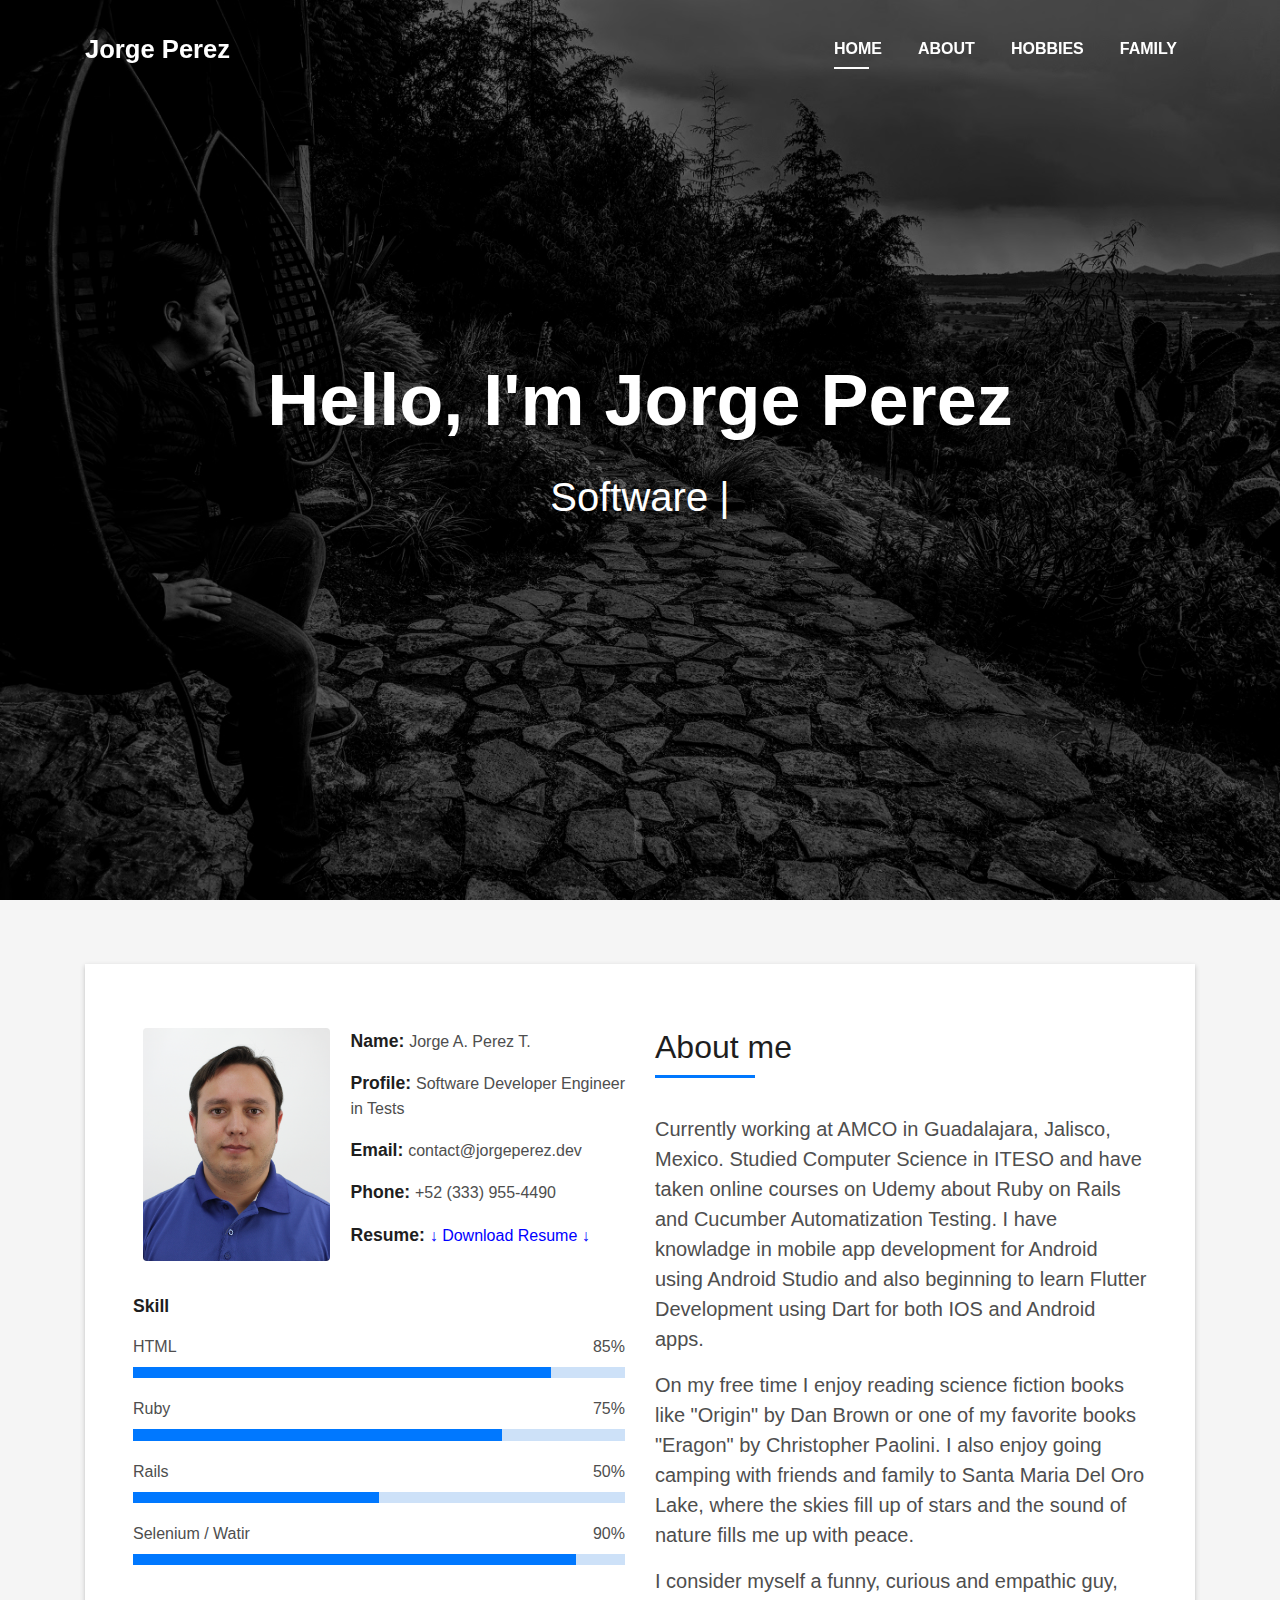
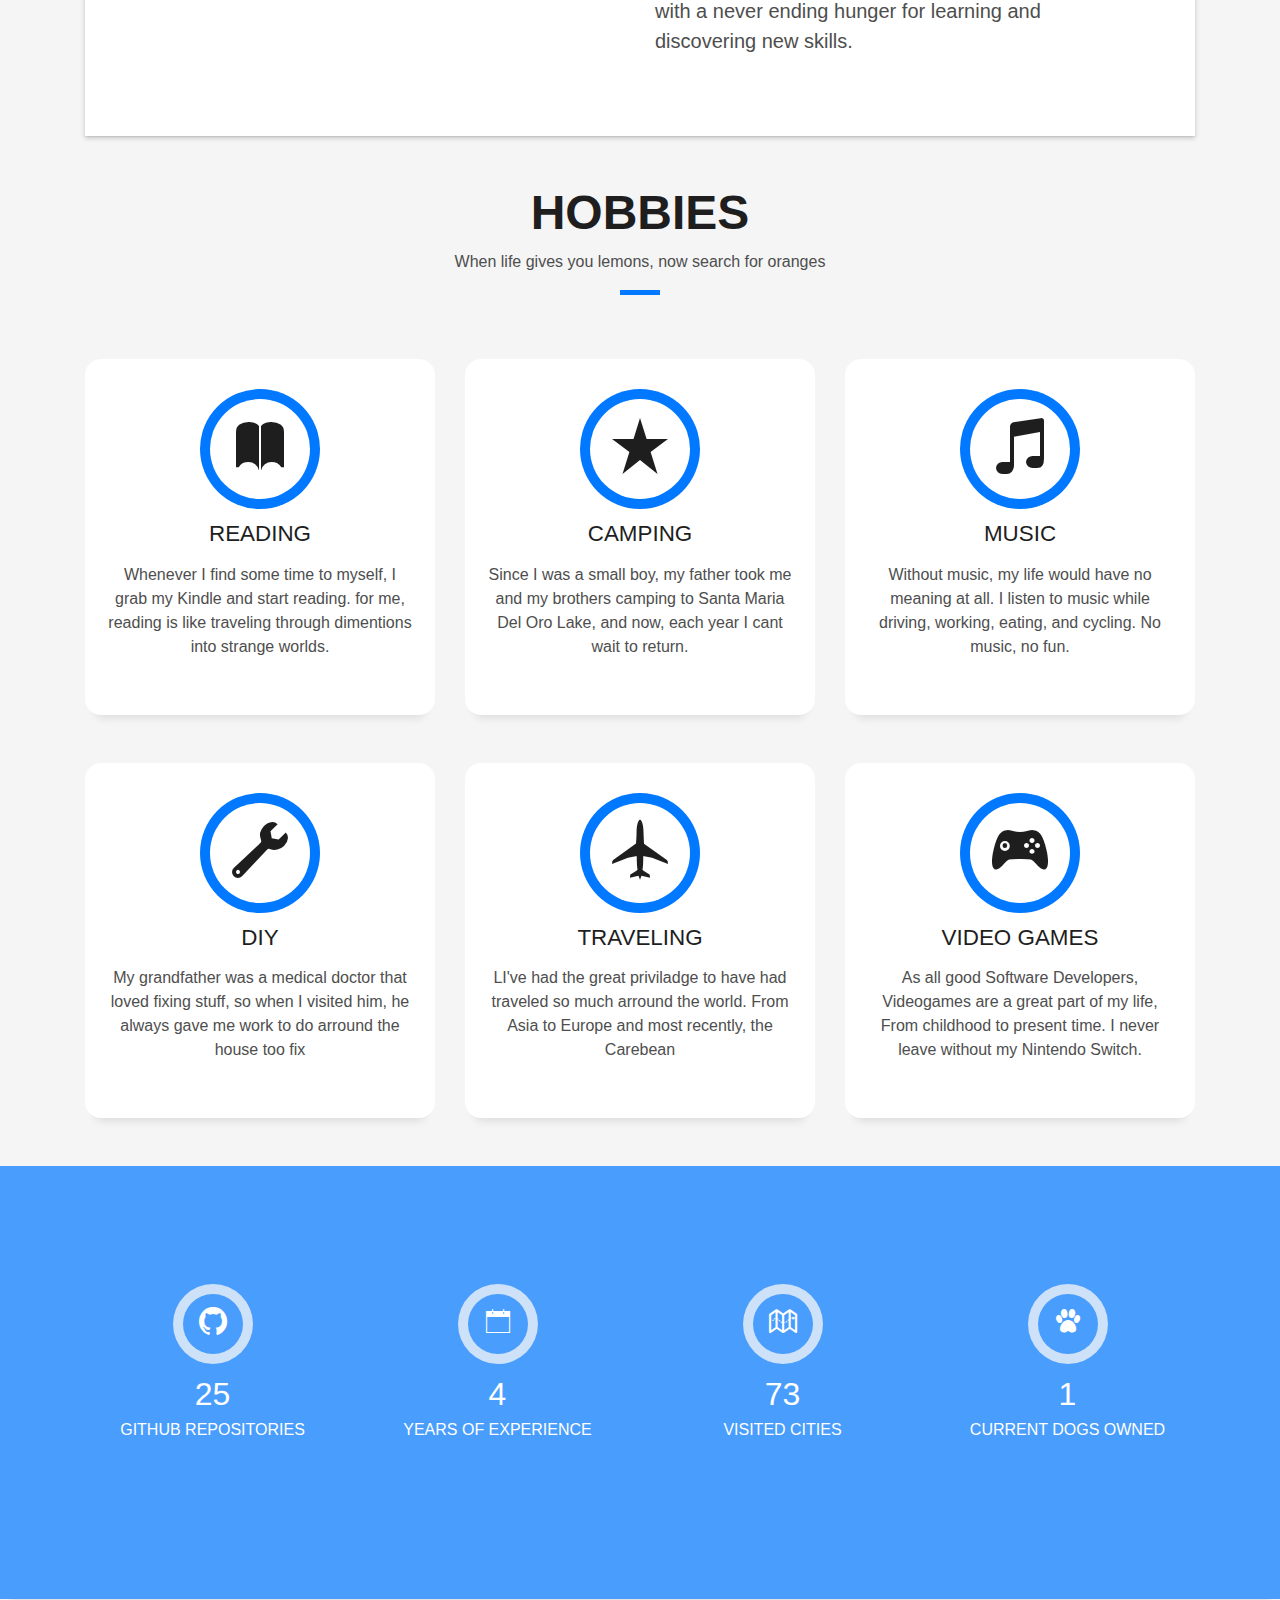
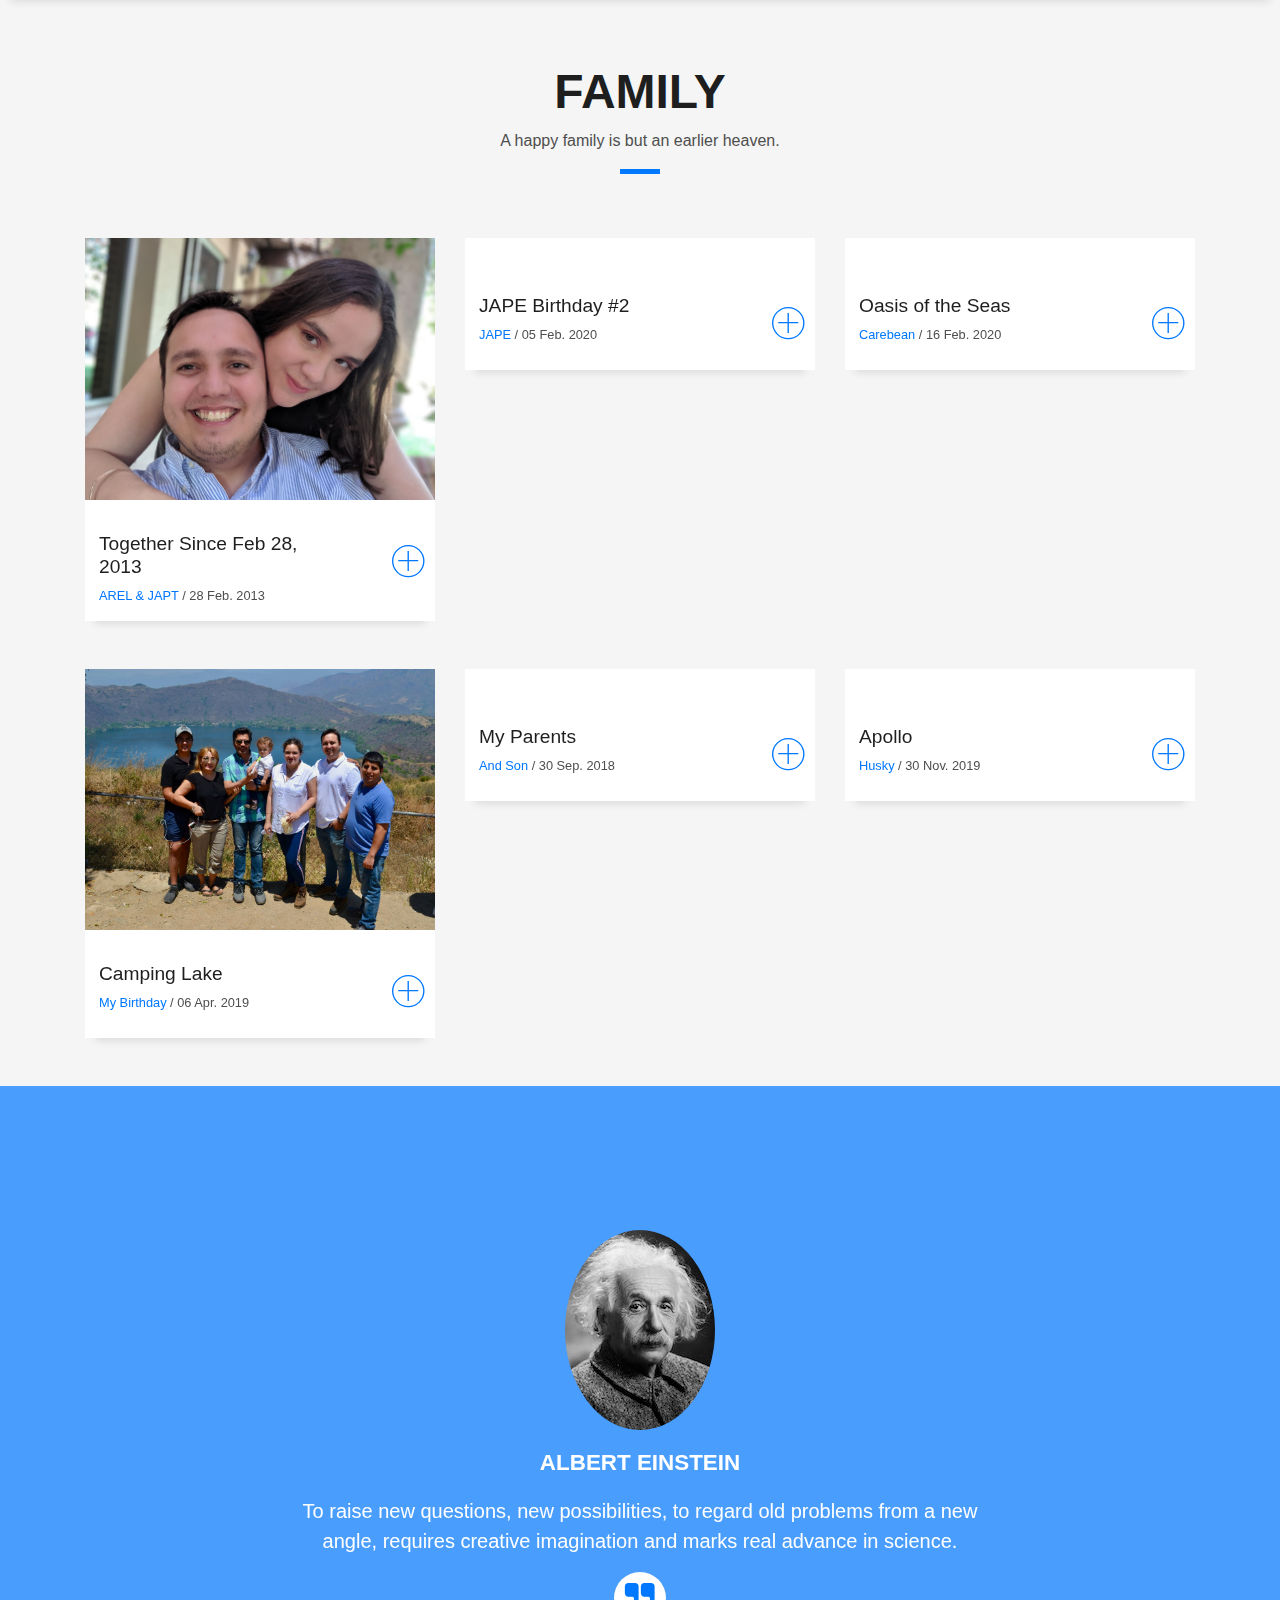
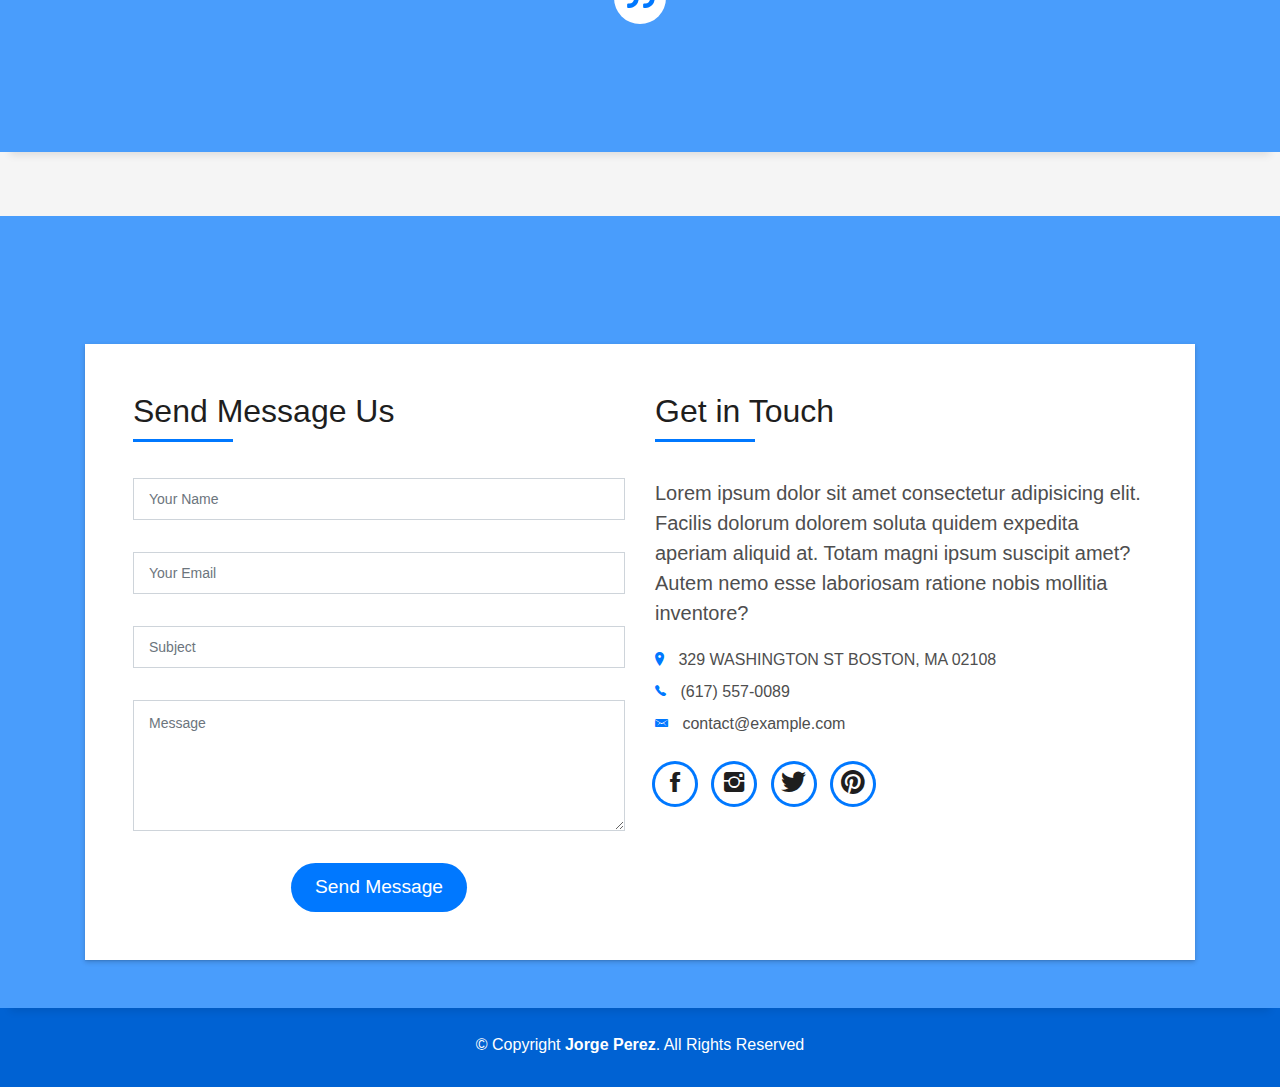
==== commit f778b904: "template data" ====
--- a/index.html
+++ b/index.html
@@ -24,12 +24,7 @@
   <!-- Template Main CSS File -->
   <link href="assets/css/style.css" rel="stylesheet">
 
-  <!-- =======================================================
-  * Template Name: DevFolio - v2.0.0
-  * Template URL: https://bootstrapmade.com/devfolio-bootstrap-portfolio-html-template/
-  * Author: BootstrapMade.com
-  * License: https://bootstrapmade.com/license/
-  ======================================================== -->
+
 </head>
 
 <body id="page-top">
@@ -625,7 +620,7 @@
     </section> End Blog Section -->
 
 
-    <!-- ======= Contact Section =======
+    <!-- ======= Contact Section ======= -->
     <section class="paralax-mf footer-paralax bg-image sect-mt4 route" style="background-image: url(assets/img/overlay-bg.jpg)">
       <div class="overlay-mf"></div>
       <div class="container">
@@ -713,7 +708,7 @@
           </div>
         </div>
       </div>
-    </section> End Contact Section -->
+    </section><!-- End Contact Section -->
 
   </main><!-- End #main -->
 
@@ -725,12 +720,7 @@
           <div class="copyright-box">
             <p class="copyright">&copy; Copyright <strong>Jorge Perez</strong>. All Rights Reserved</p>
             <div class="credits">
-              <!--
-              All the links in the footer should remain intact.
-              You can delete the links only if you purchased the pro version.
-              Licensing information: https://bootstrapmade.com/license/
-              Purchase the pro version with working PHP/AJAX contact form: https://bootstrapmade.com/buy/?theme=DevFolio
-            -->
+
               <!-- Designed by <a href="https://bootstrapmade.com/">BootstrapMade</a> -->
             </div>
           </div>
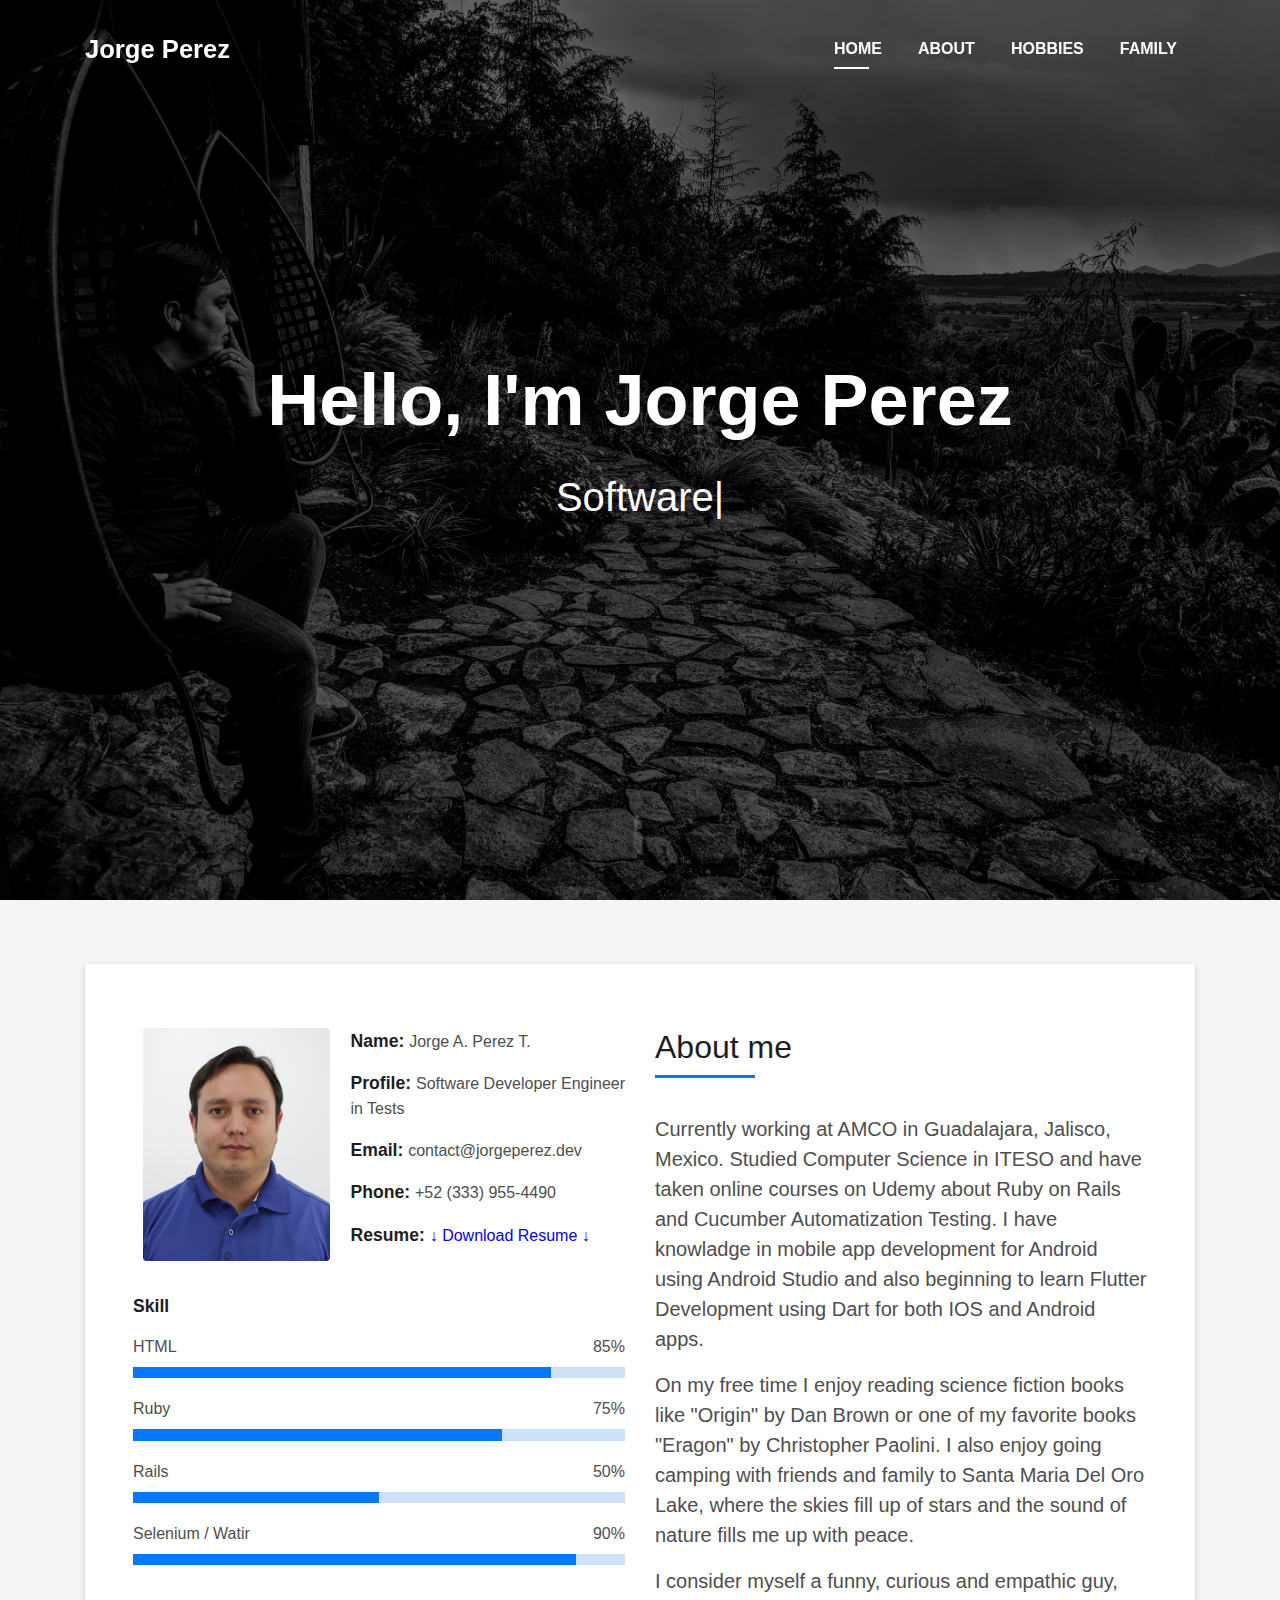
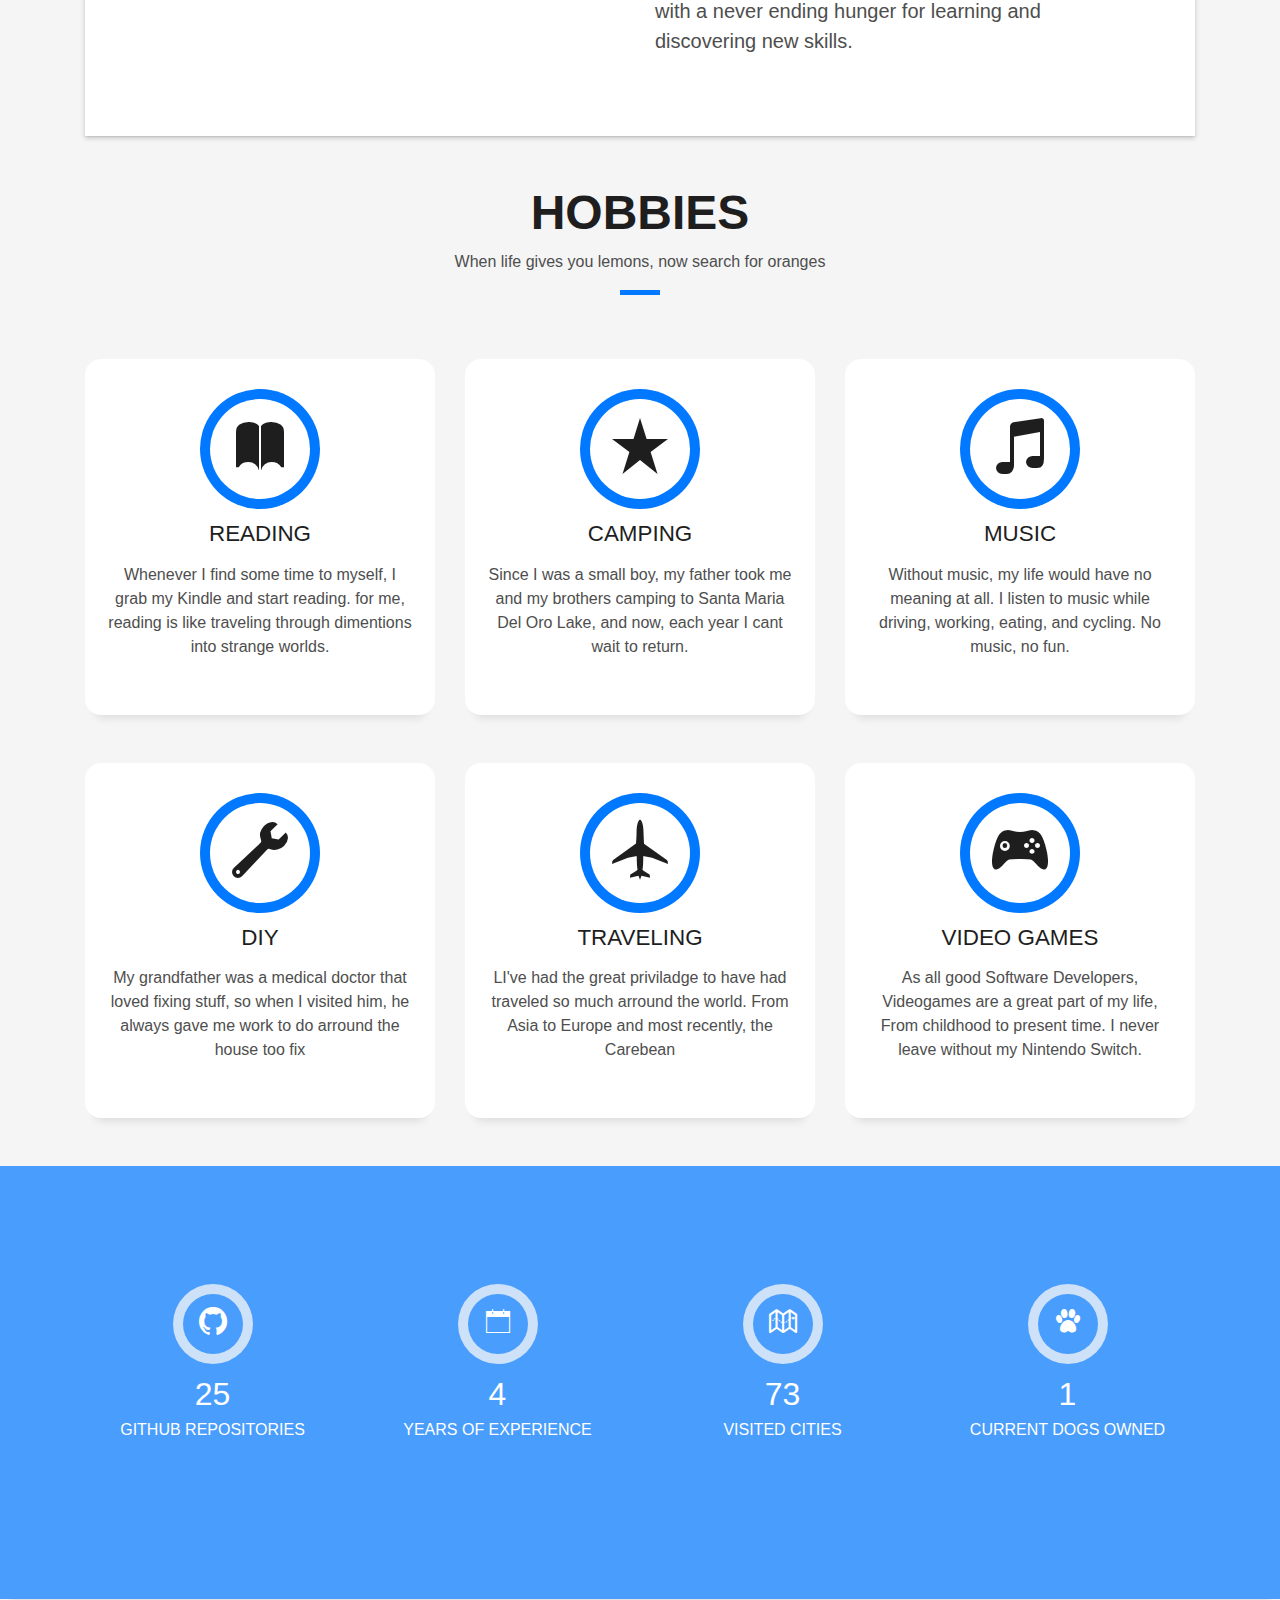
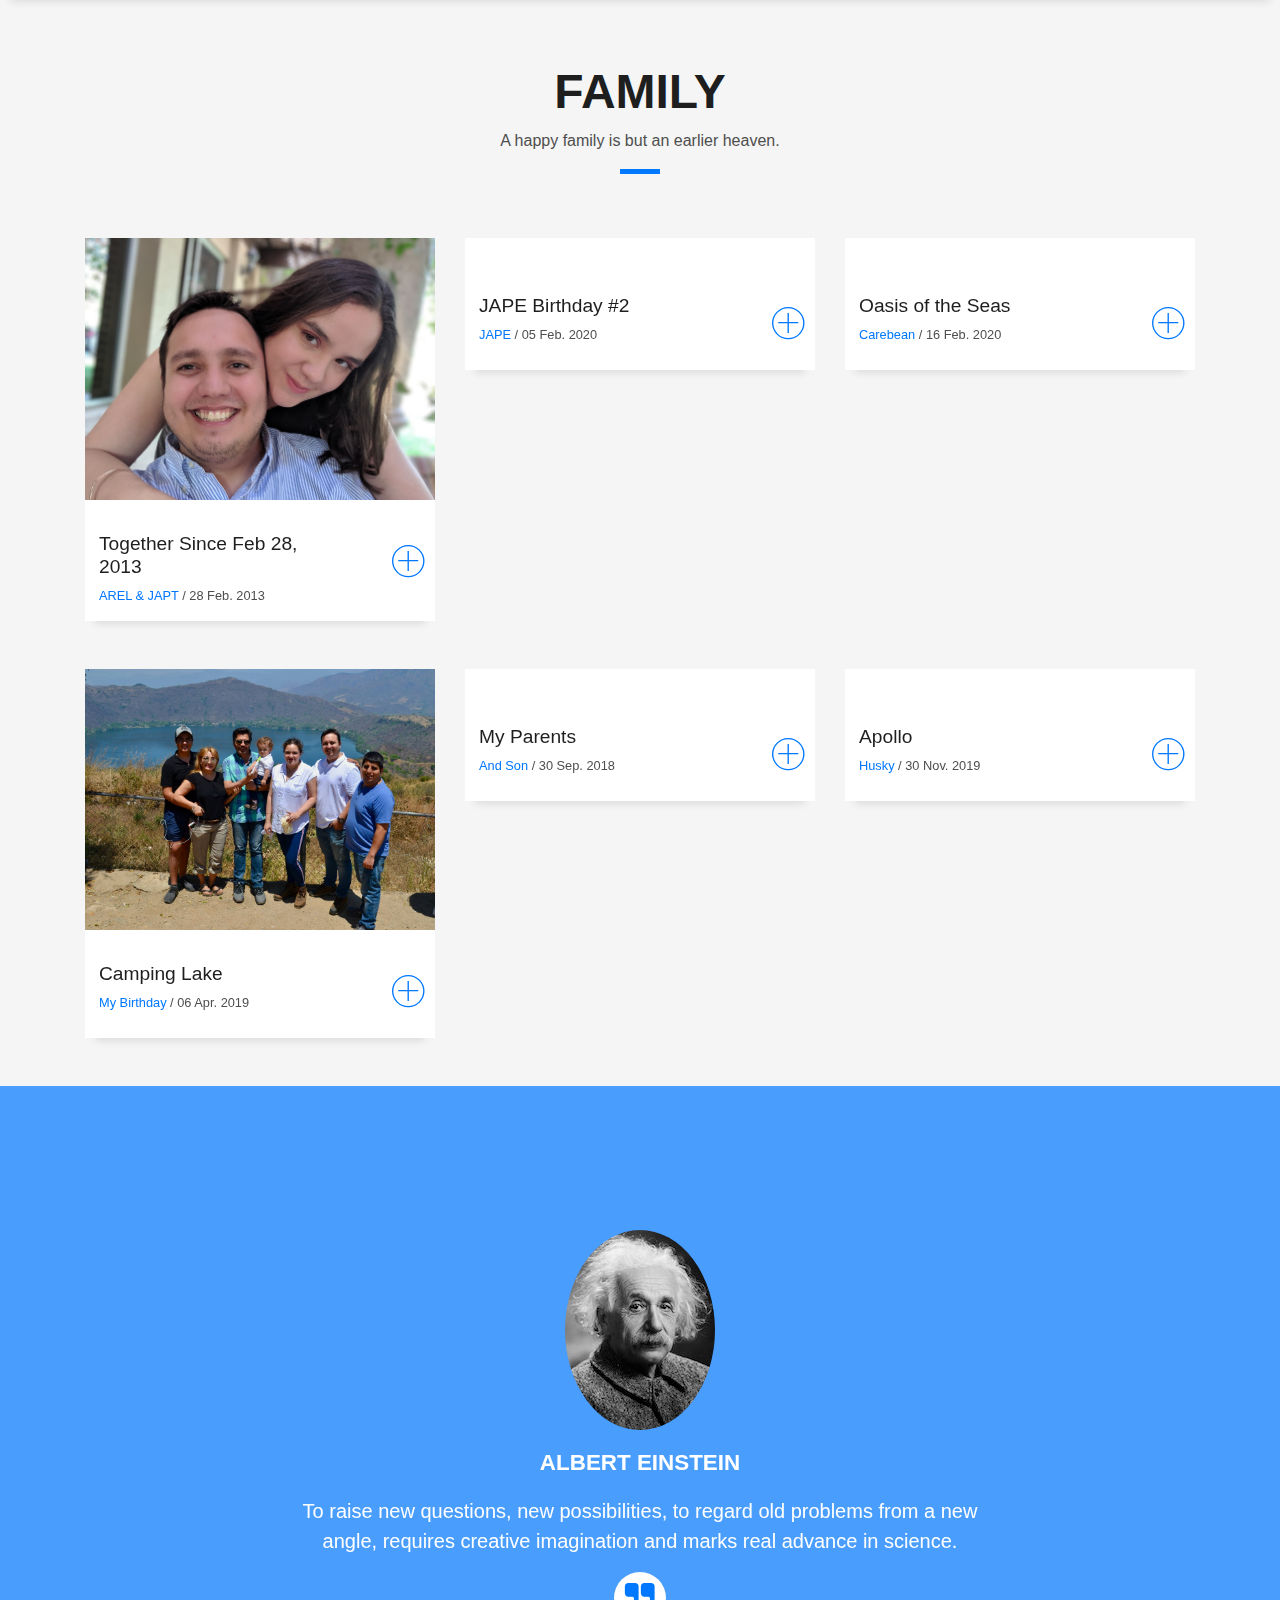
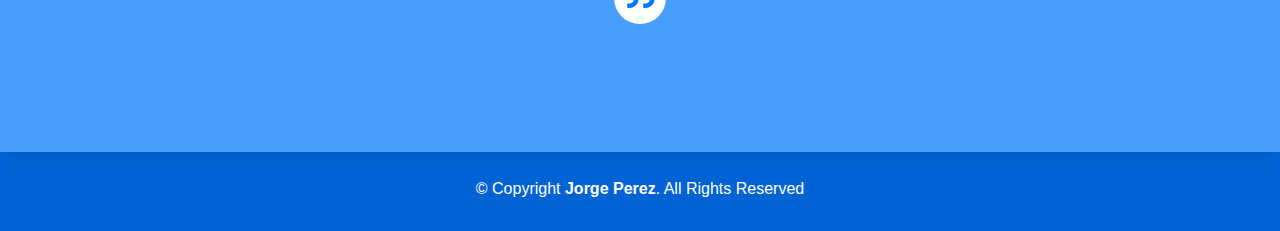
==== commit 711d757f: "hide contact" ====
--- a/index.html
+++ b/index.html
@@ -620,7 +620,7 @@
     </section> End Blog Section -->
 
 
-    <!-- ======= Contact Section ======= -->
+    <!-- ======= Contact Section =======
     <section class="paralax-mf footer-paralax bg-image sect-mt4 route" style="background-image: url(assets/img/overlay-bg.jpg)">
       <div class="overlay-mf"></div>
       <div class="container">
@@ -708,7 +708,7 @@
           </div>
         </div>
       </div>
-    </section><!-- End Contact Section -->
+    </section> End Contact Section -->
 
   </main><!-- End #main -->
 
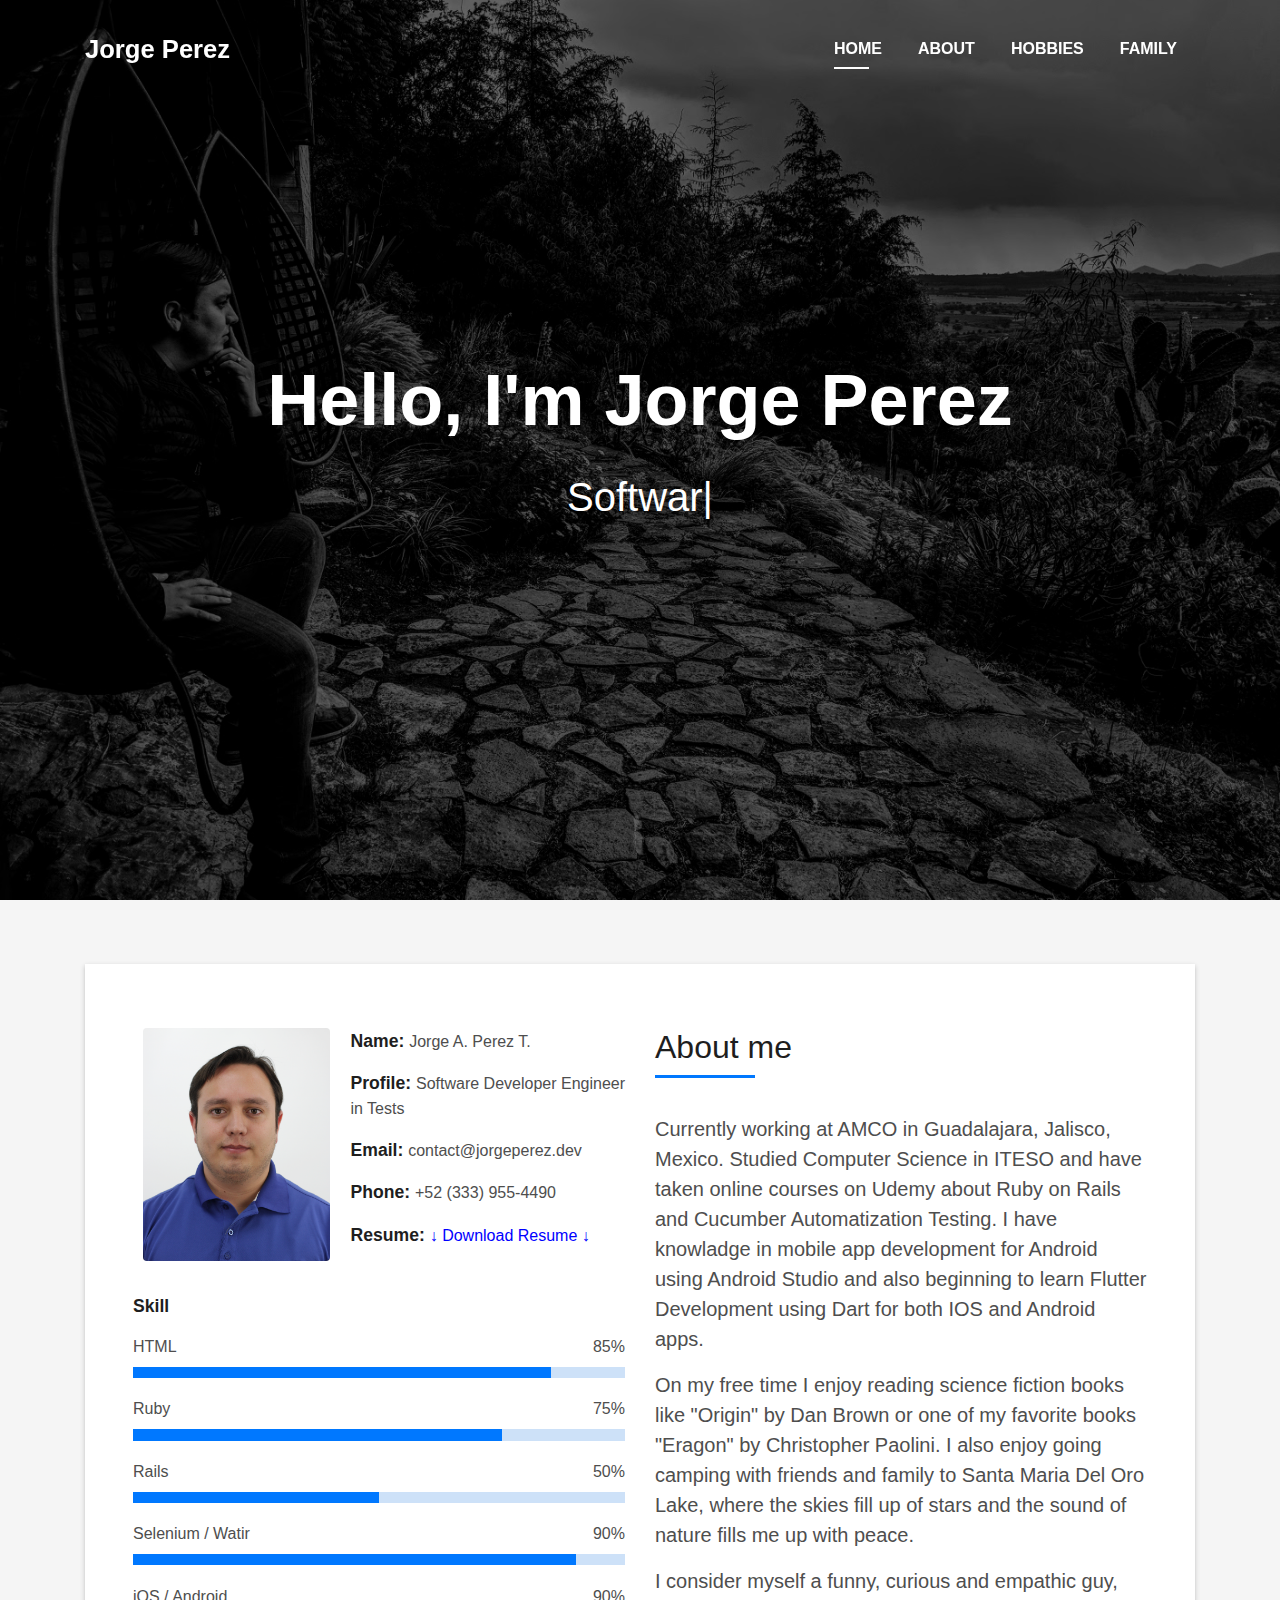
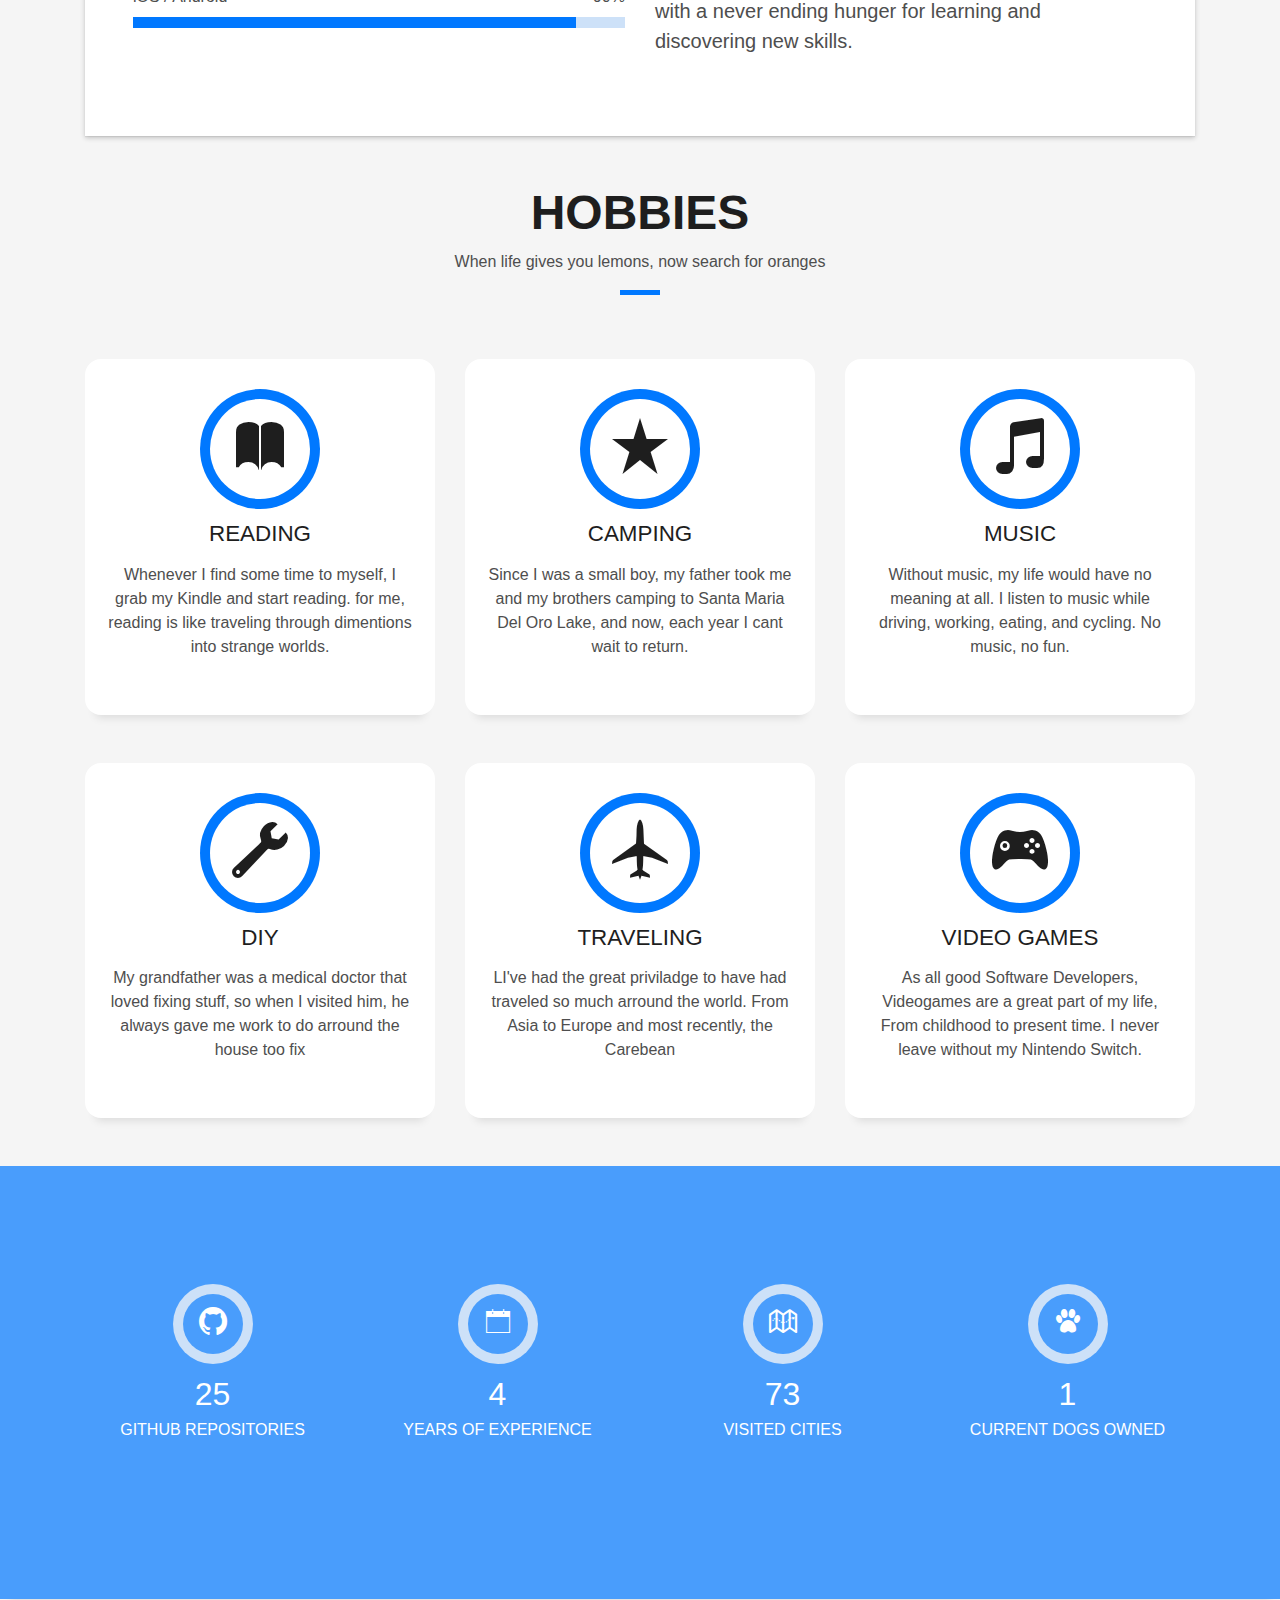
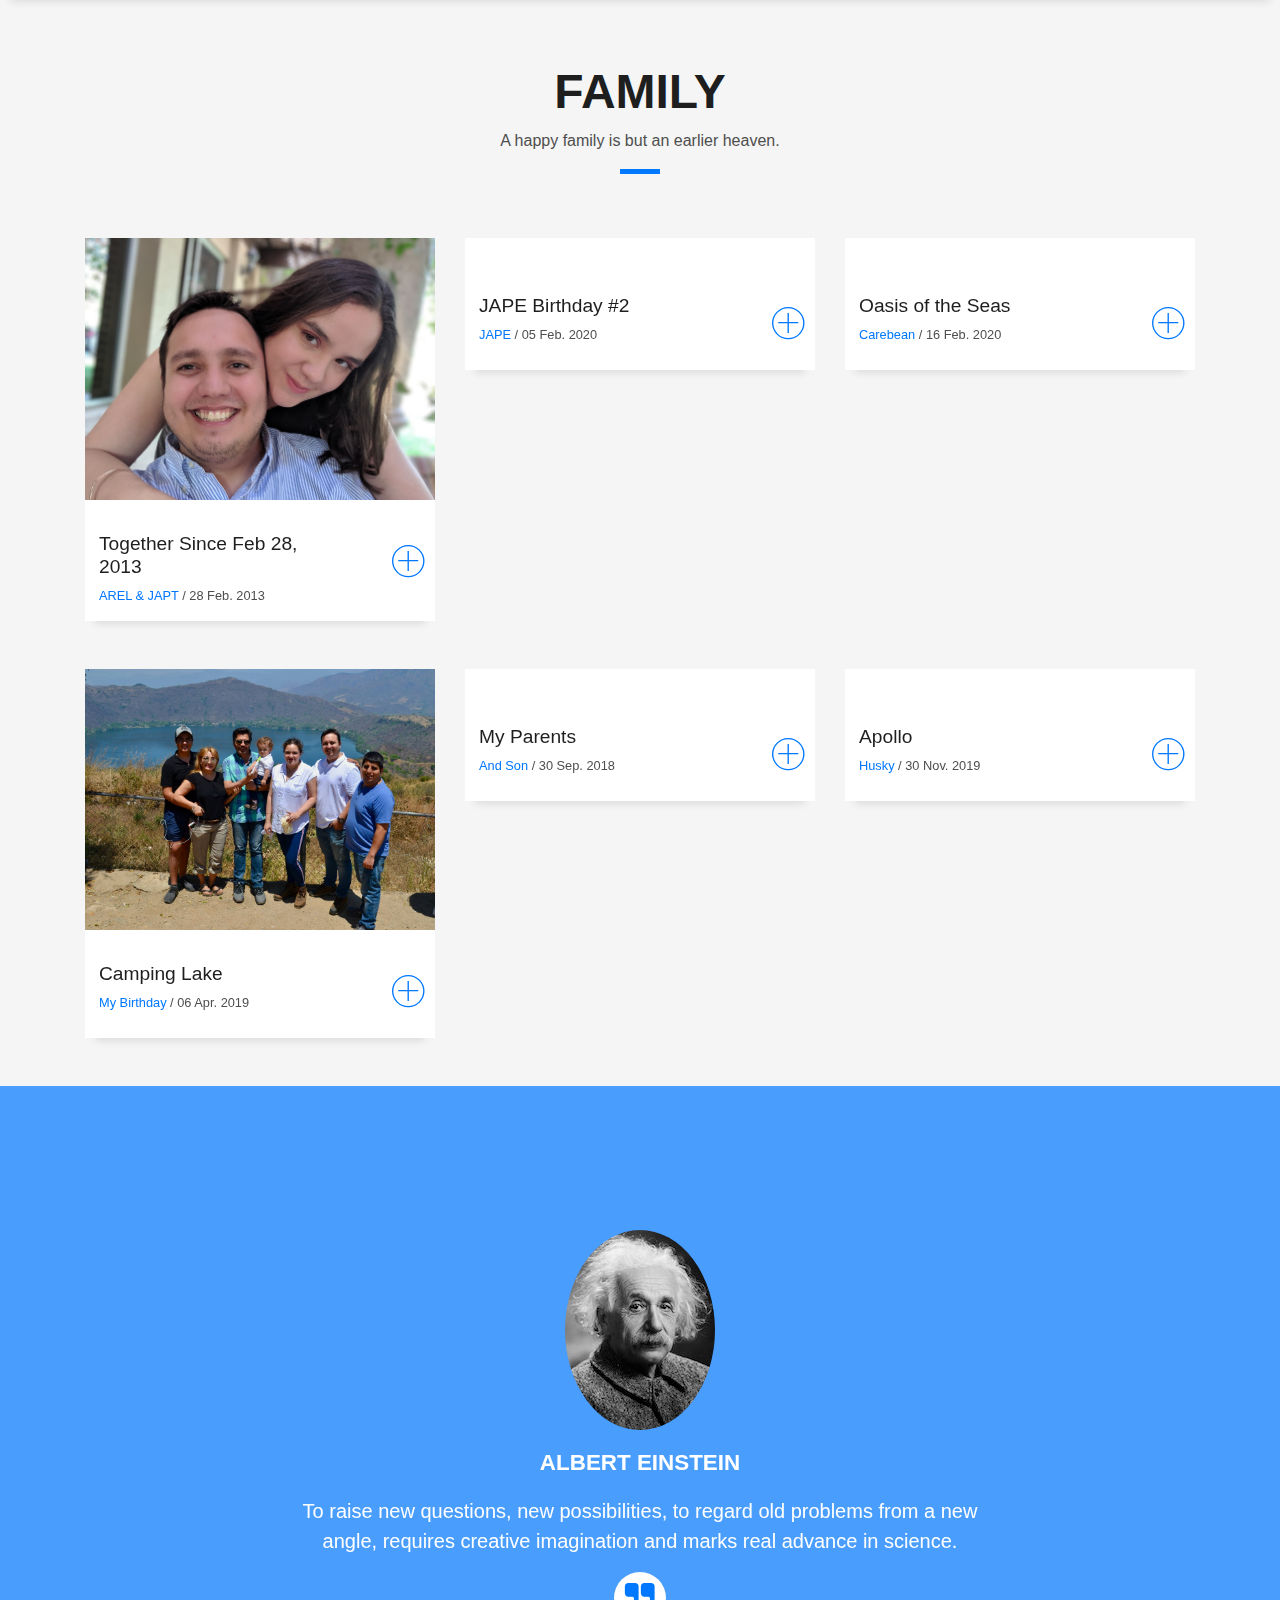
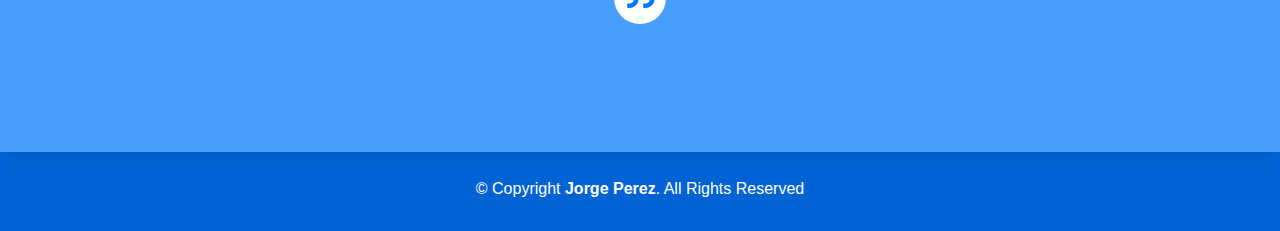
==== commit 5fd5ea56: "Update index.html" ====
--- a/index.html
+++ b/index.html
@@ -119,6 +119,10 @@
                       <div class="progress-bar" role="progressbar" style="width: 50%" aria-valuenow="50" aria-valuemin="0" aria-valuemax="100"></div>
                     </div>
                     <span>Selenium / Watir</span> <span class="pull-right">90%</span>
+                    <div class="progress">
+                      <div class="progress-bar" role="progressbar" style="width: 90%" aria-valuenow="90" aria-valuemin="0" aria-valuemax="100"></div>
+                    </div>
+                     <span>iOS / Android</span> <span class="pull-right">90%</span>
                     <div class="progress">
                       <div class="progress-bar" role="progressbar" style="width: 90%" aria-valuenow="90" aria-valuemin="0" aria-valuemax="100"></div>
                     </div>
